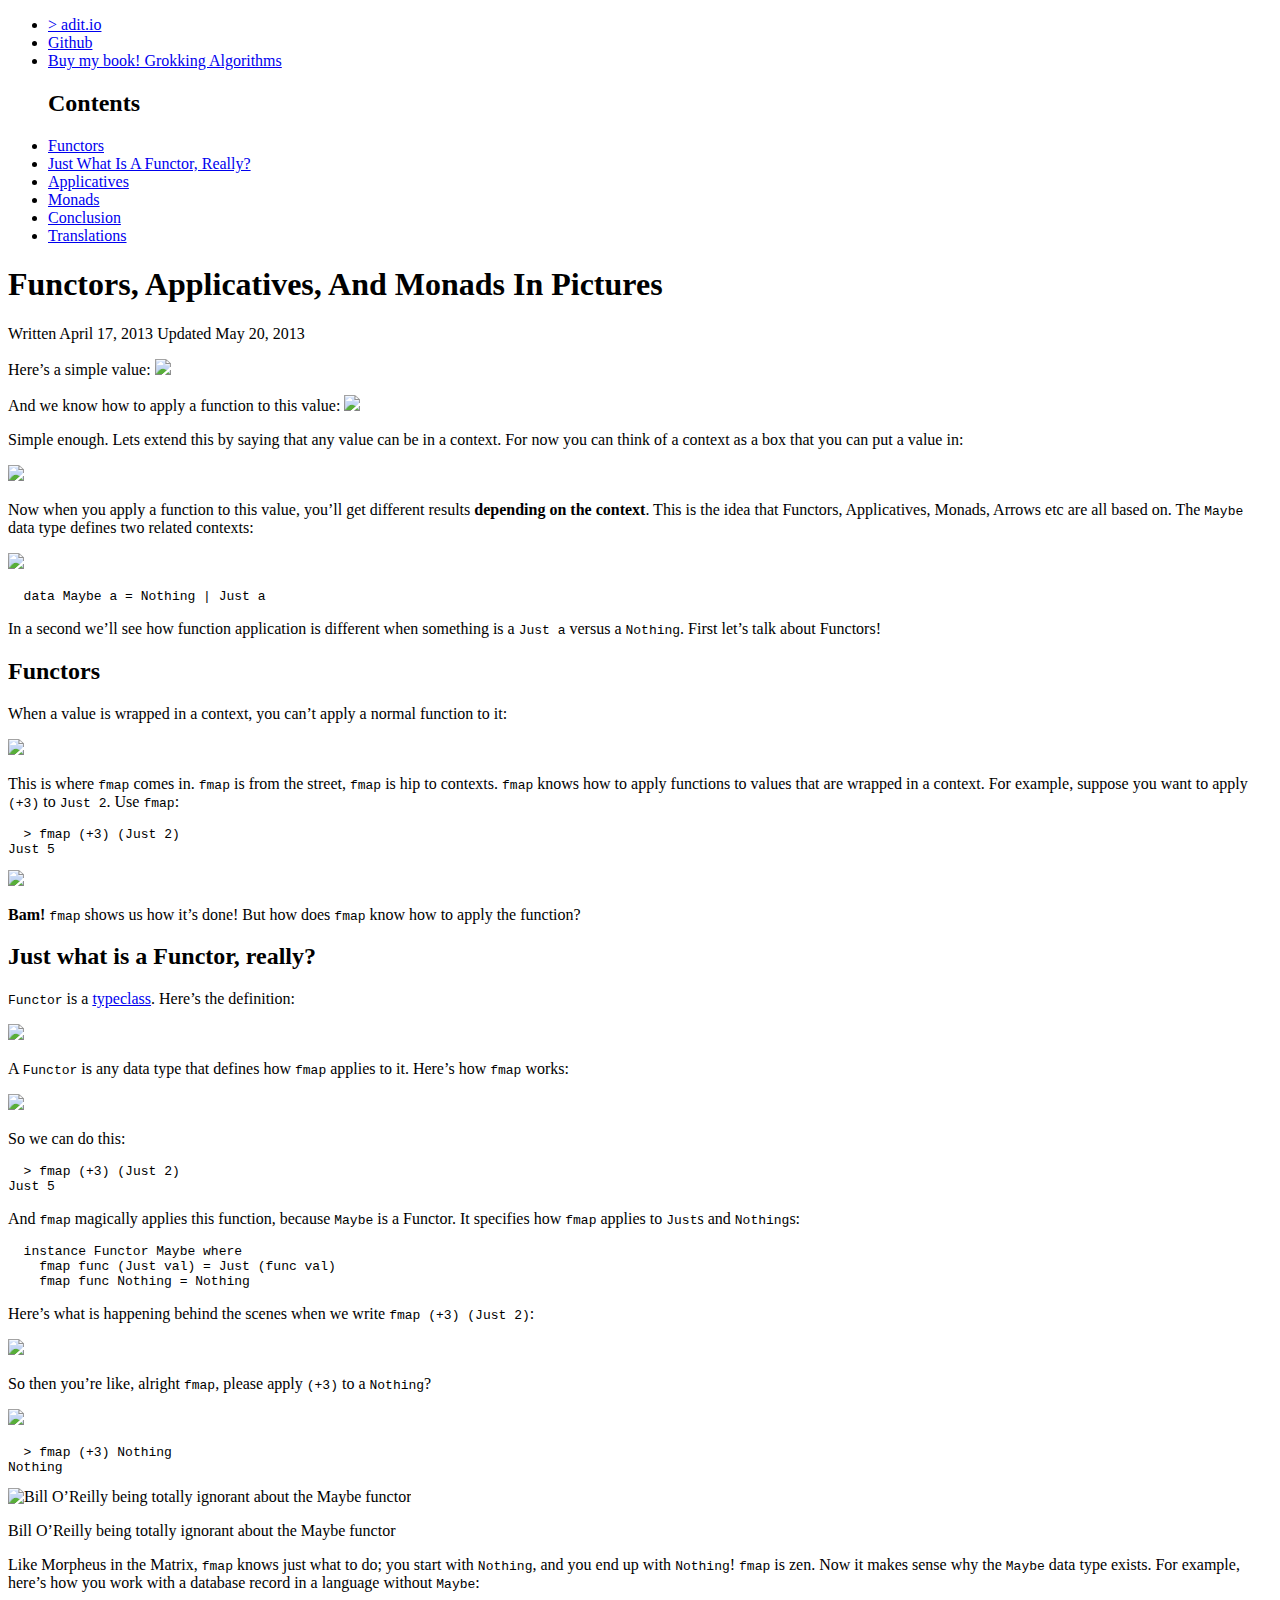
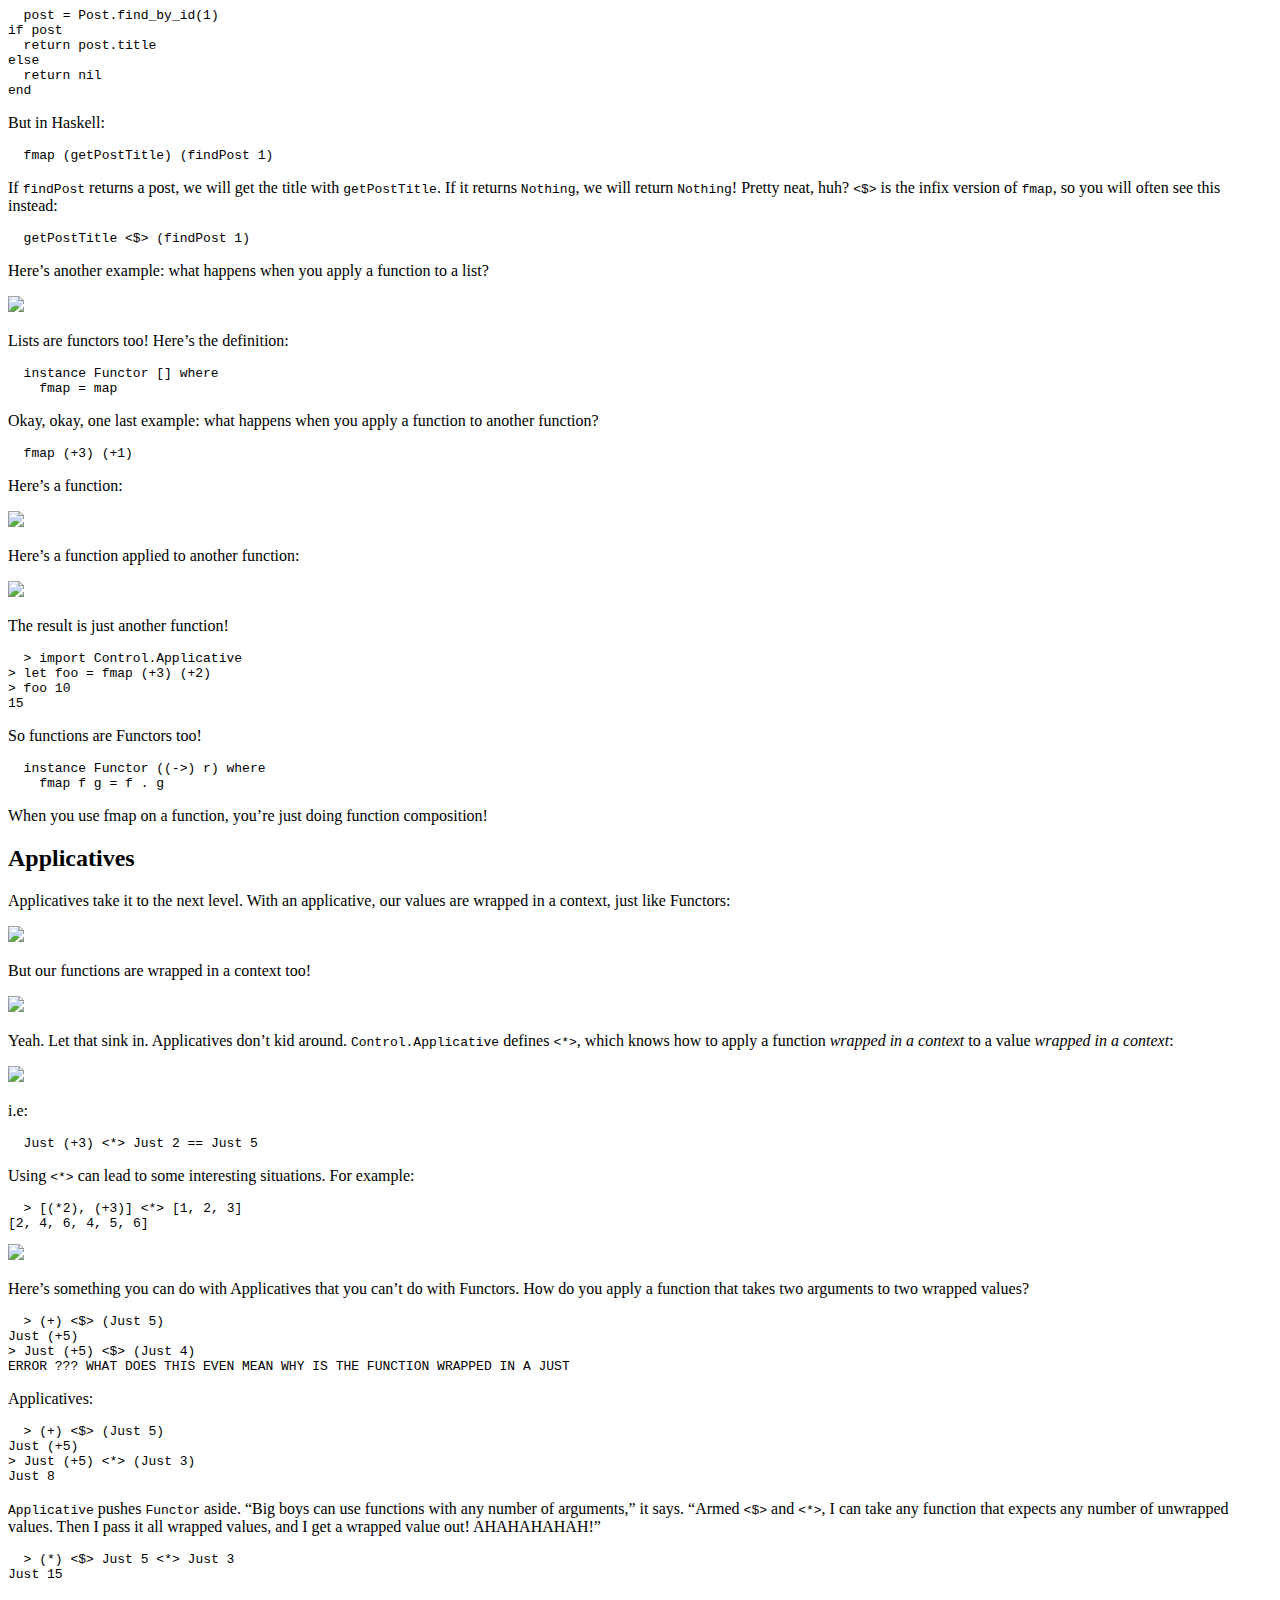
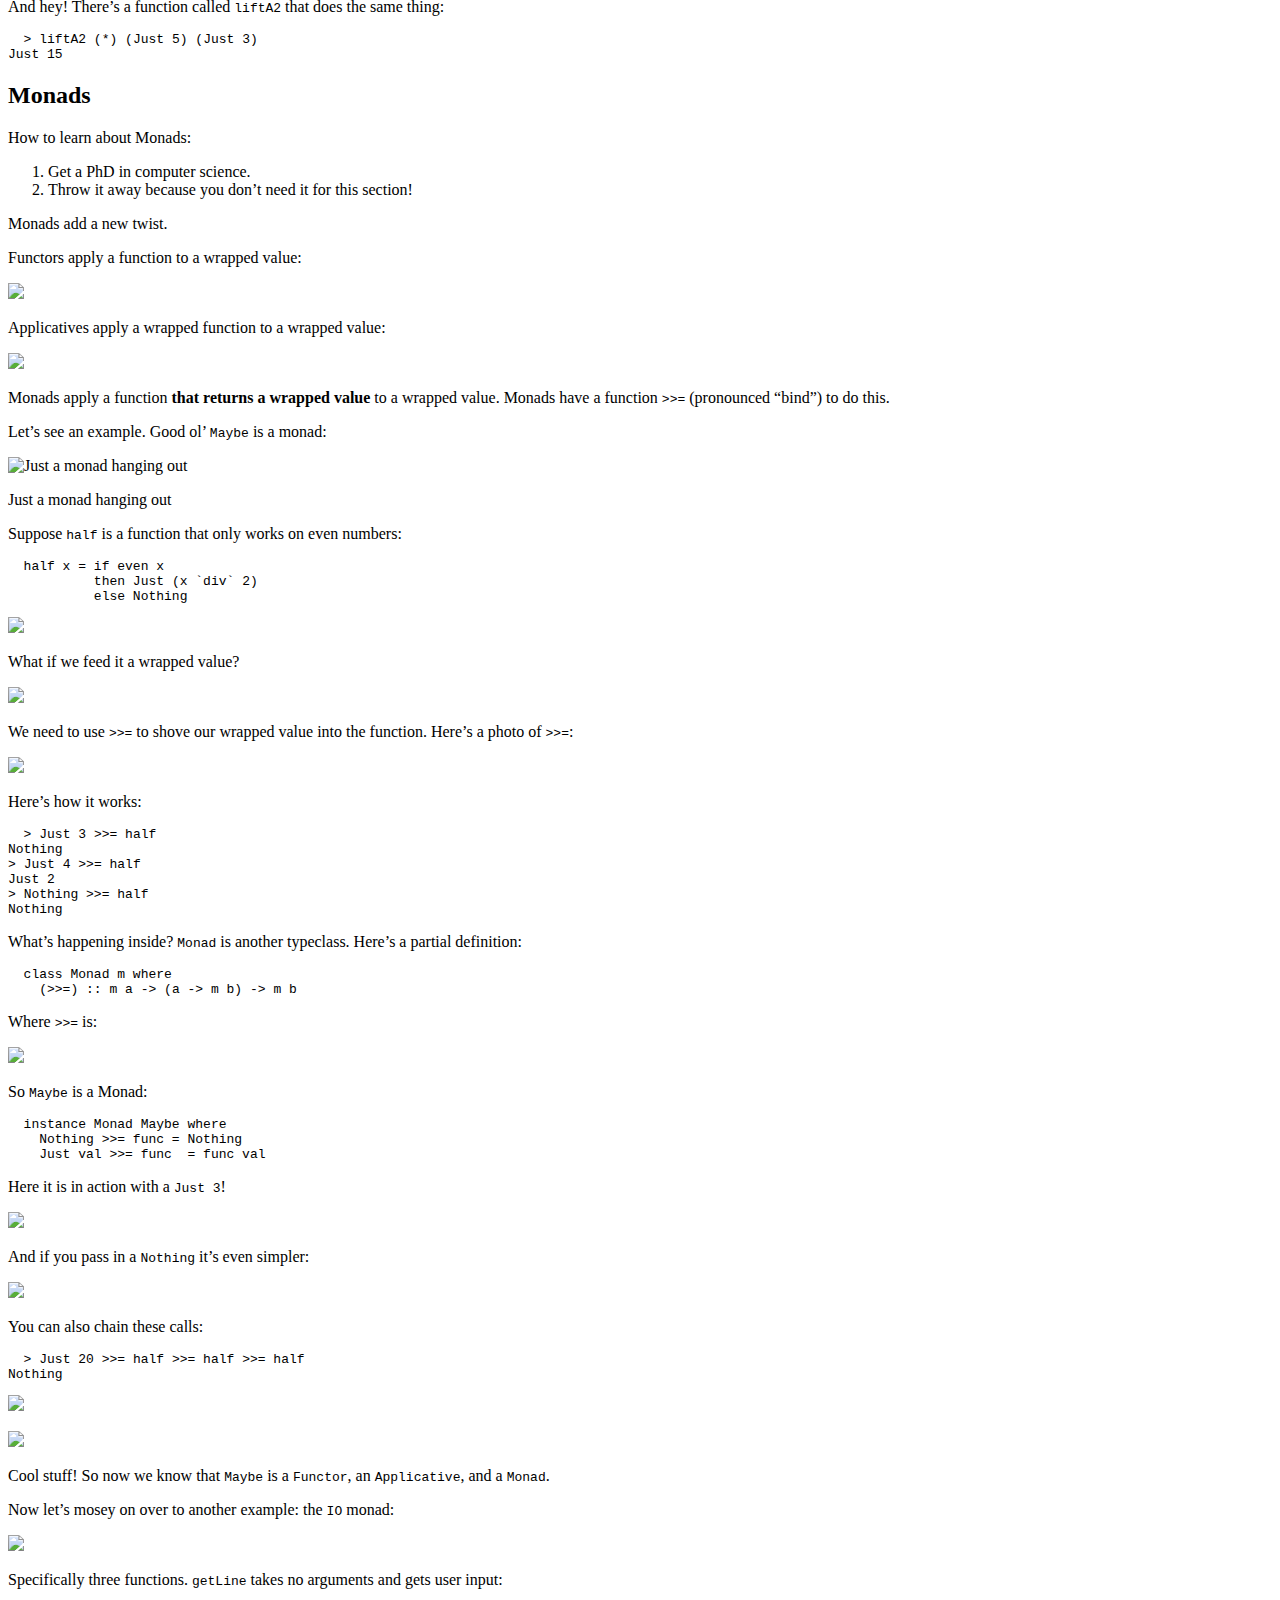
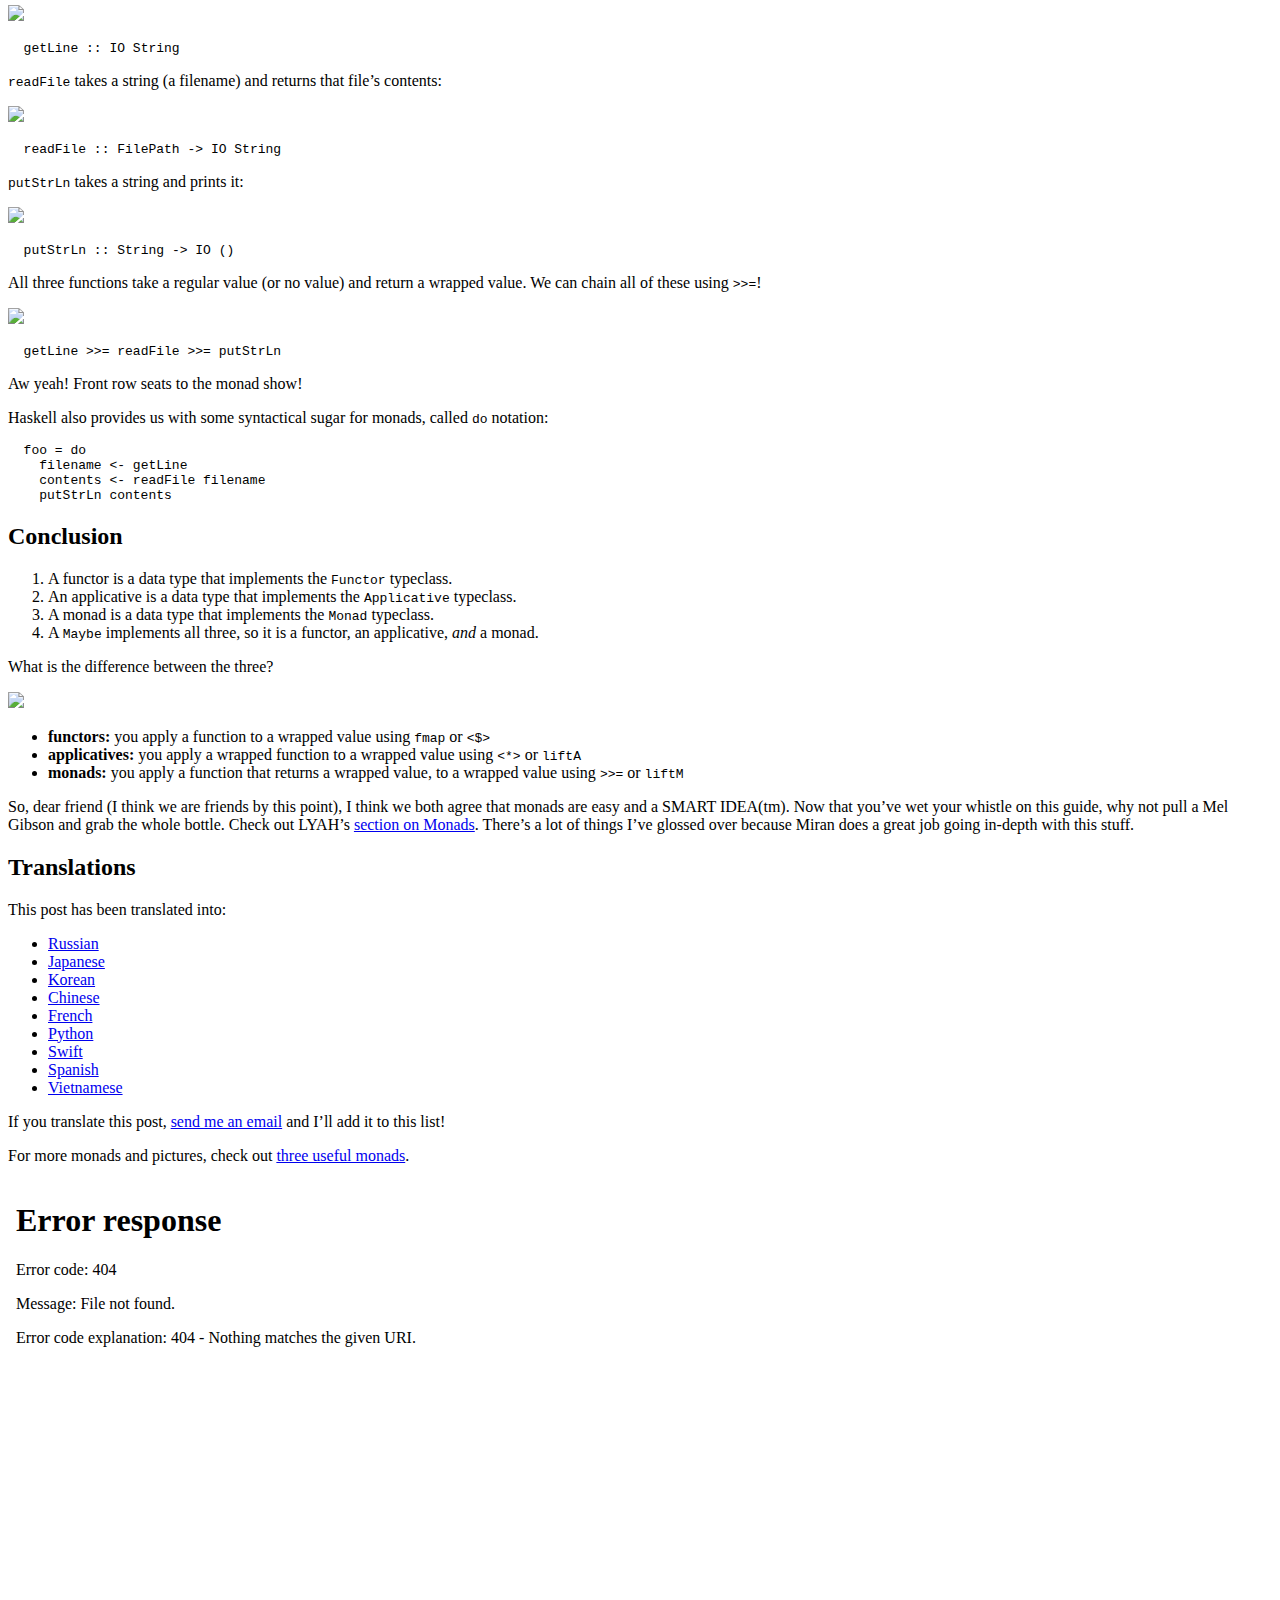
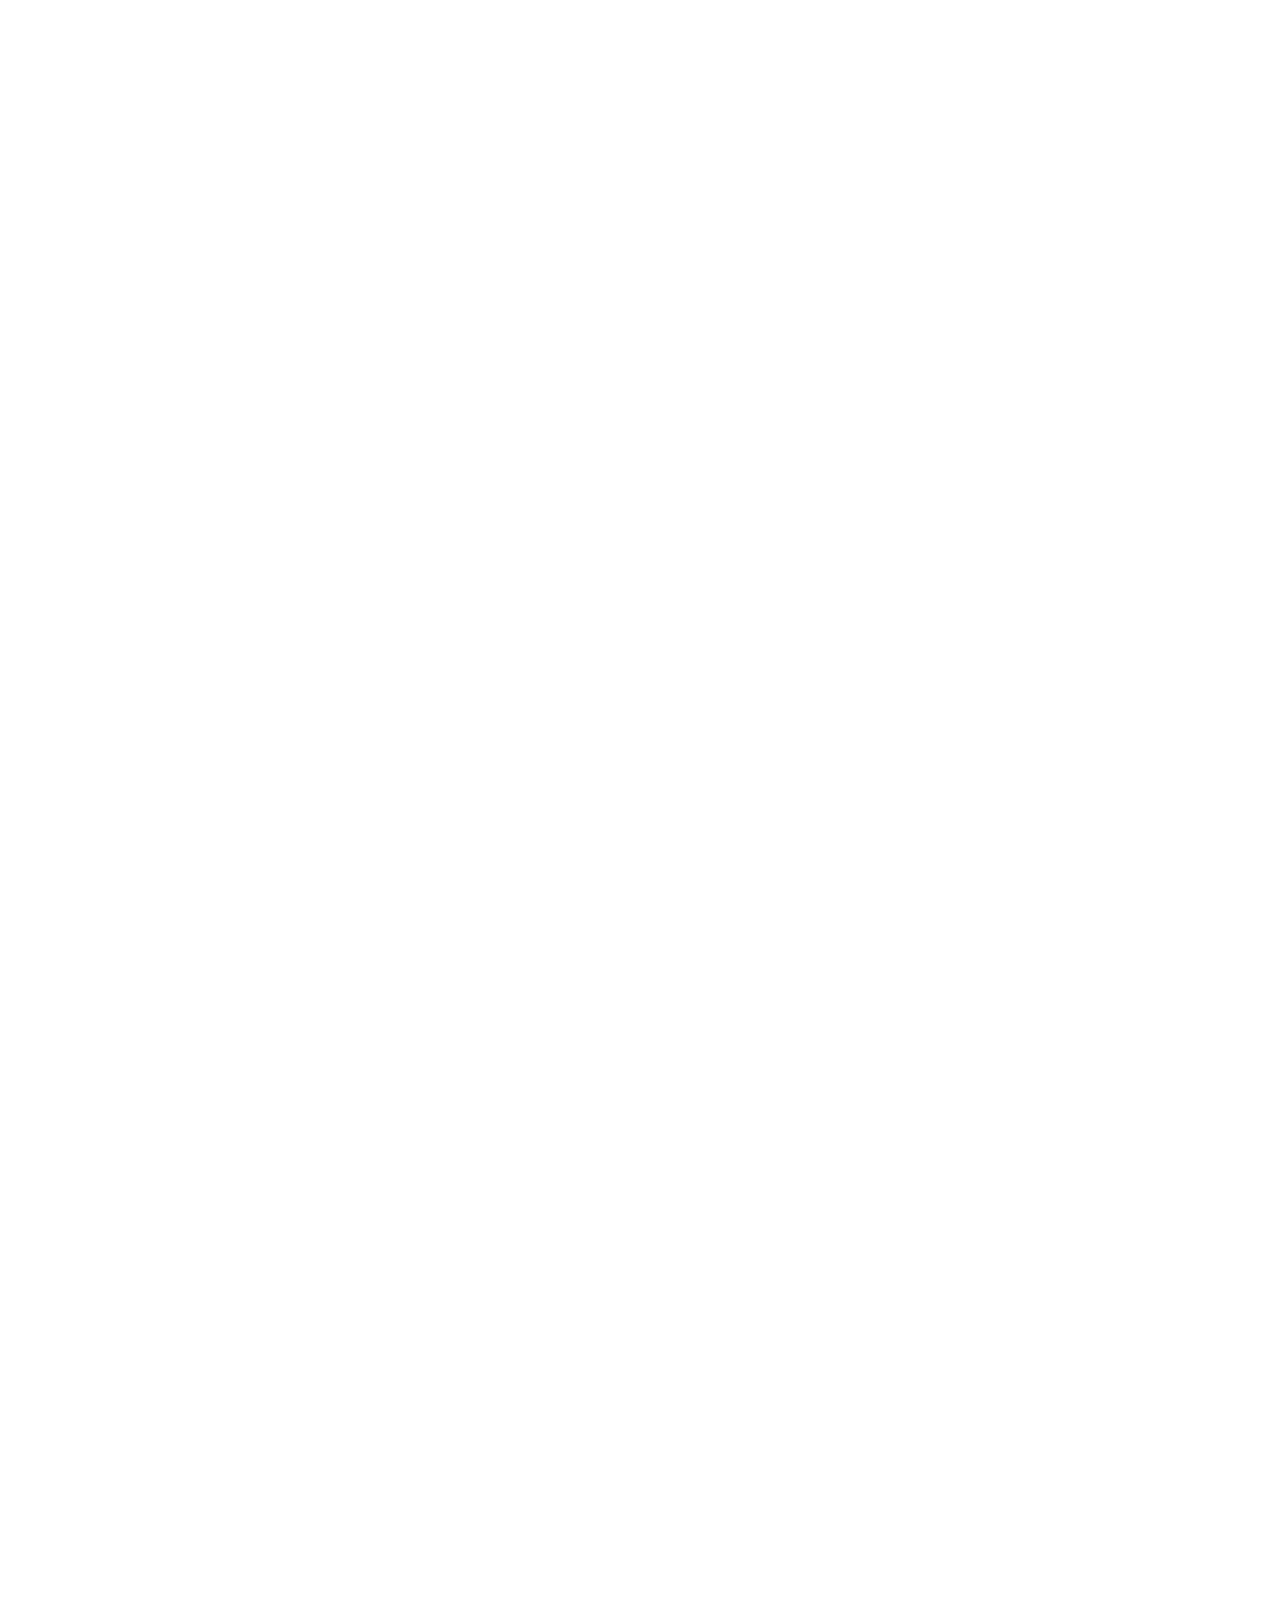
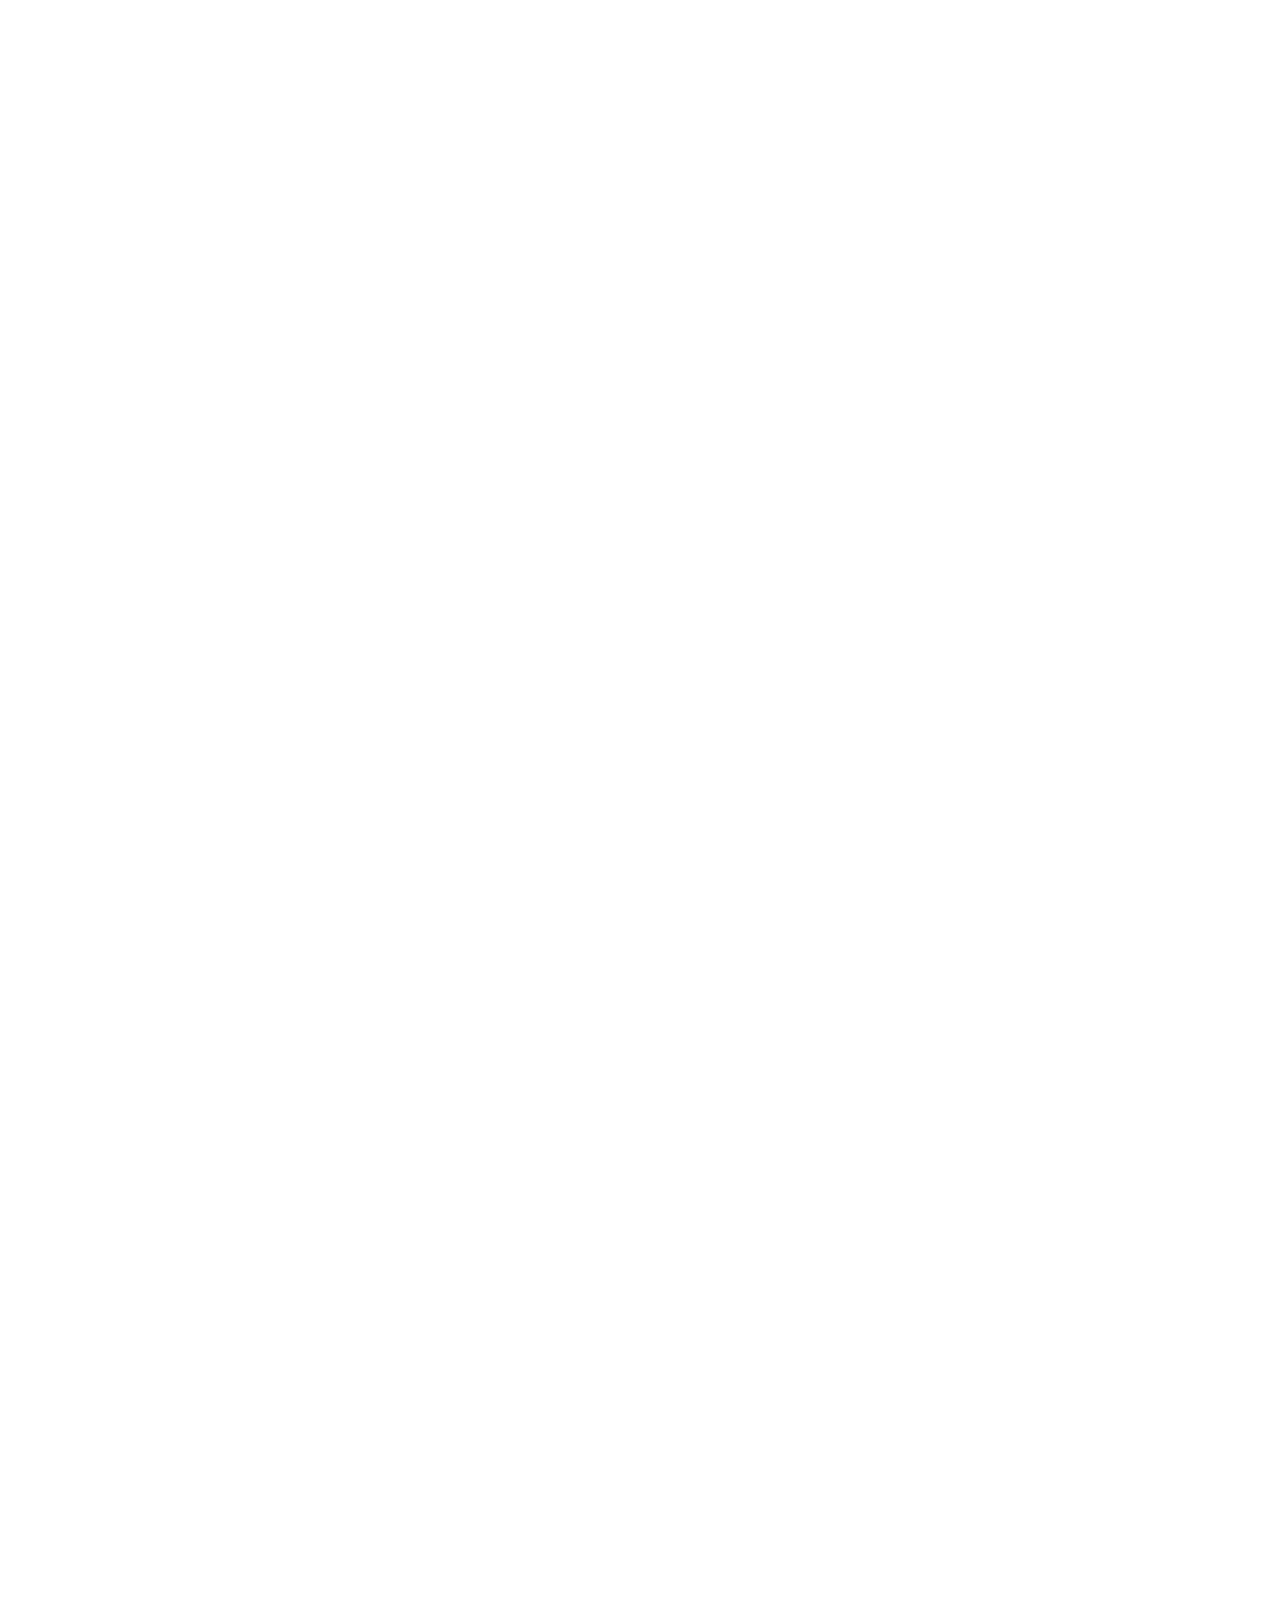
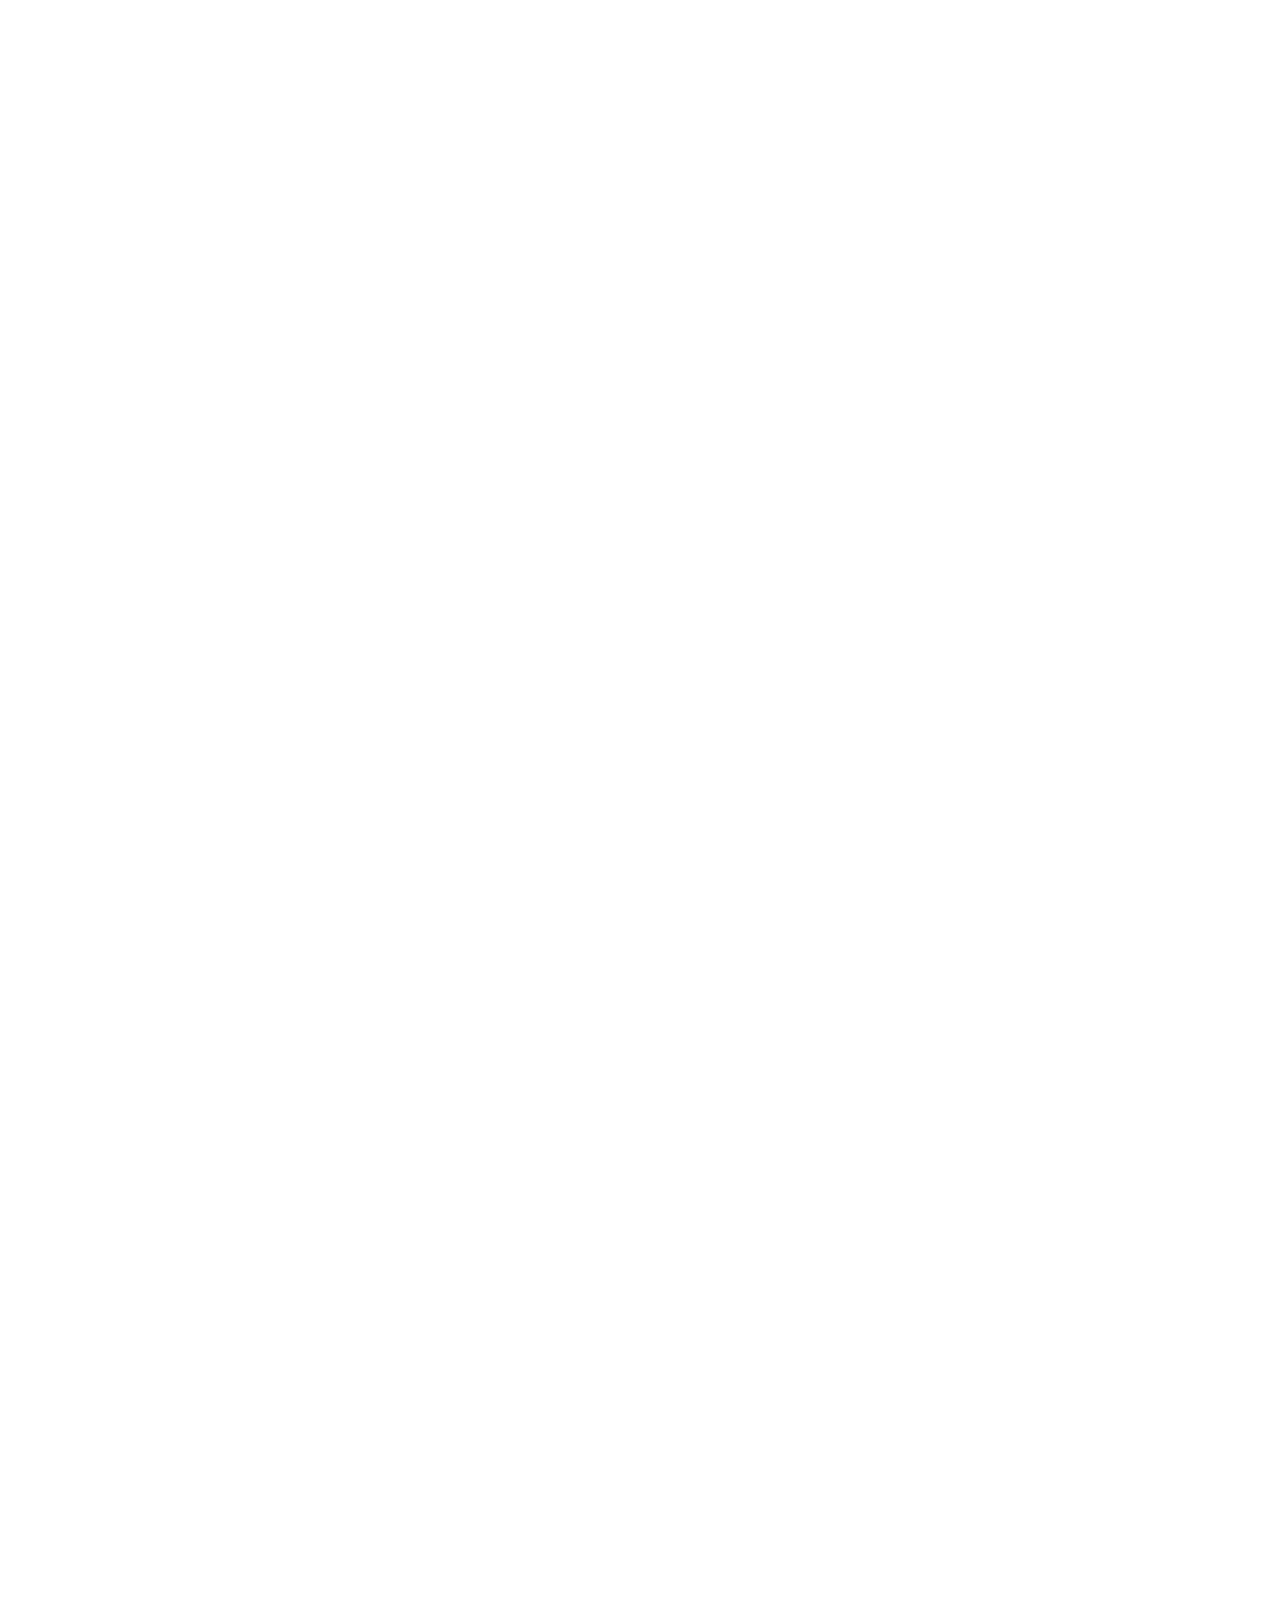
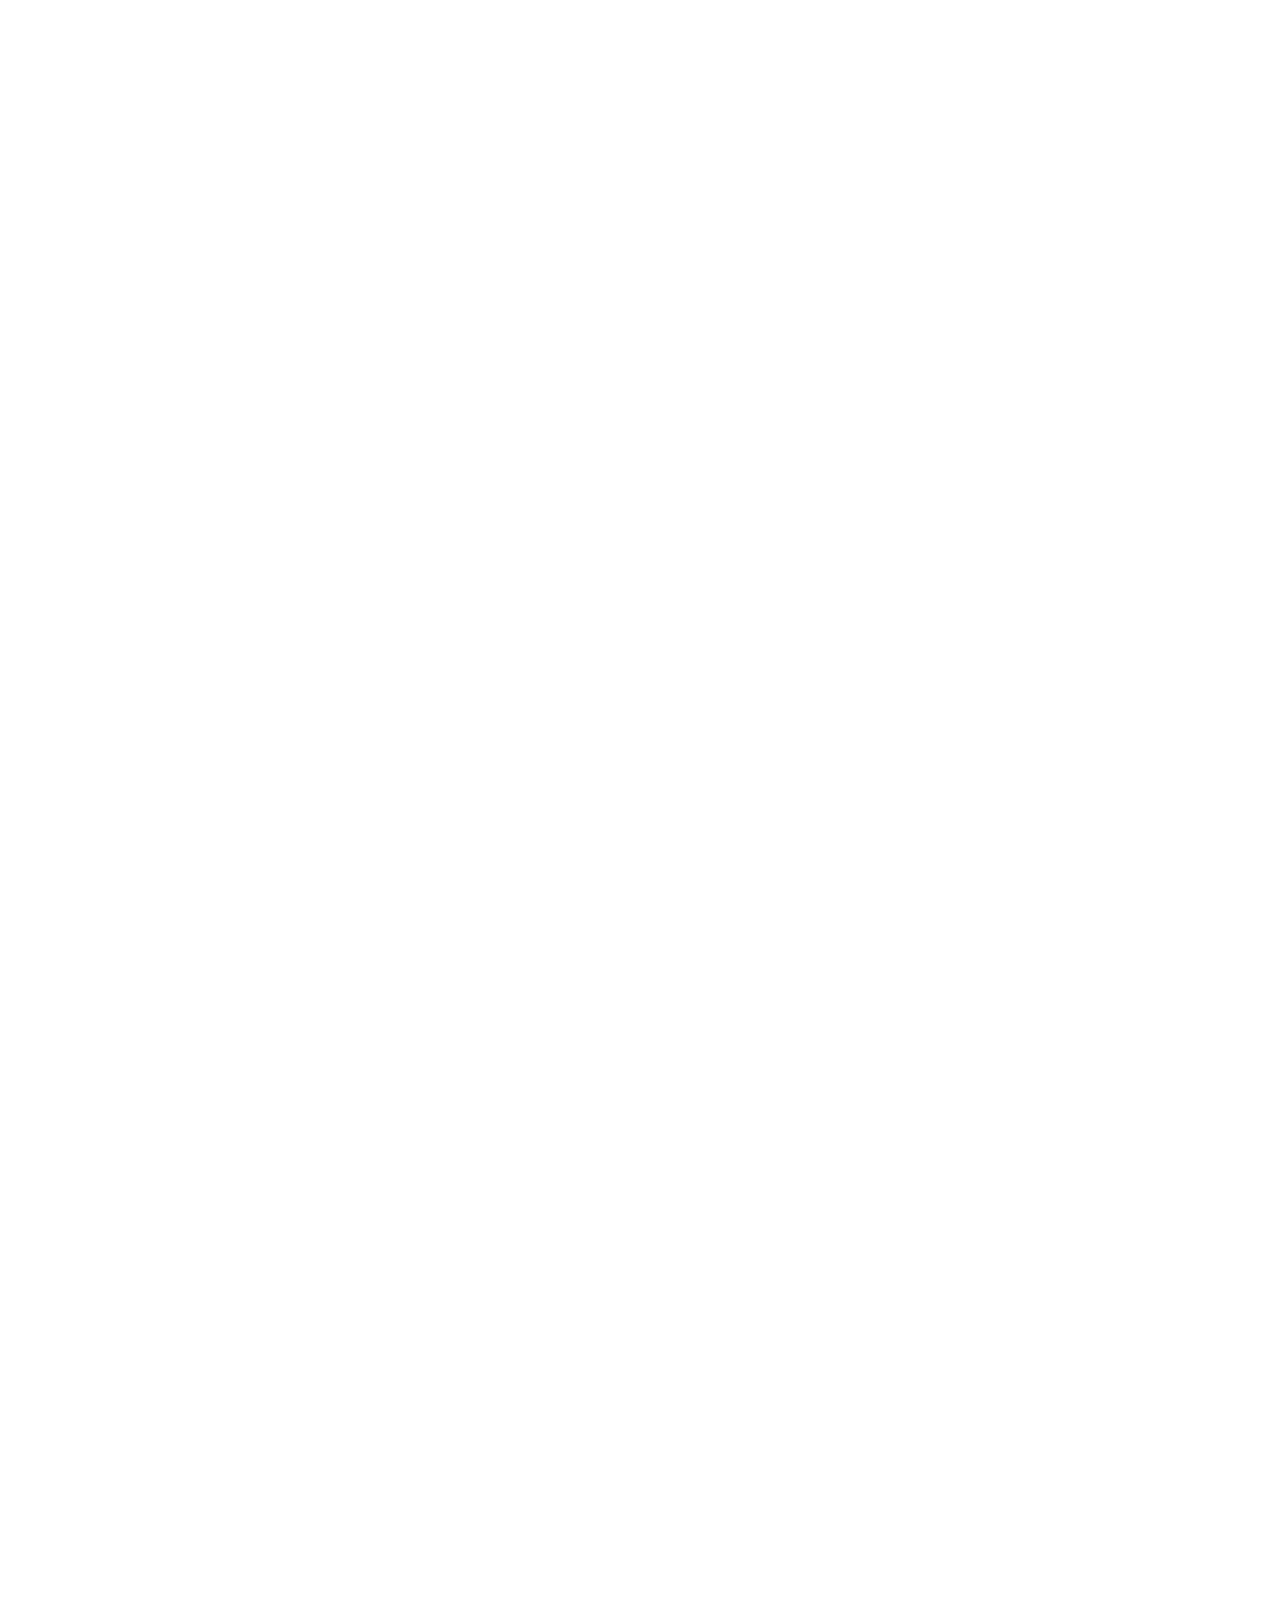
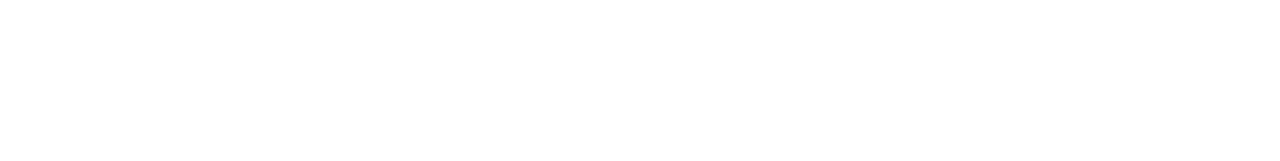
==== functors-applicatives-monads-in-pictures.html @ 4fbbe2a0 "Initial commit for translating functors-applicatives-monads-in-pictures" ====
<!DOCTYPE html>
<!-- saved from url=(0083)http://adit.io/posts/2013-04-17-functors,_applicatives,_and_monads_in_pictures.html -->
<html itemscope="" itemtype="http://schema.org/Blog"><head><meta http-equiv="Content-Type" content="text/html; charset=UTF-8">
    <title>Functors, Applicatives, And Monads In Pictures - adit.io</title>
    
    <meta name="viewport" content="width=320">
    <meta itemprop="name" content="adit.io">
    <meta itemprop="description" content="Aditya Bhargava&#39;s personal blog.">
    <meta name="description" content="Aditya Bhargava&#39;s personal blog.">
    <link href="./Functors, Applicatives, And Monads In Pictures - adit.io_files/css" rel="stylesheet">
    <link rel="stylesheet" href="./Functors, Applicatives, And Monads In Pictures - adit.io_files/reset.css">
    <link rel="stylesheet" href="./Functors, Applicatives, And Monads In Pictures - adit.io_files/disqus.css">
    <link rel="stylesheet" href="./Functors, Applicatives, And Monads In Pictures - adit.io_files/prettify.css">
    <link rel="stylesheet" href="./Functors, Applicatives, And Monads In Pictures - adit.io_files/style.css">
    <link rel="stylesheet" href="./Functors, Applicatives, And Monads In Pictures - adit.io_files/bootstrap.css">
	<script type="text/javascript" async="" src="./Functors, Applicatives, And Monads In Pictures - adit.io_files/ga.js"></script><script type="text/javascript" async="" src="./Functors, Applicatives, And Monads In Pictures - adit.io_files/embed.js"></script></head>
  <body onload="prettyPrint()">
    <ul id="menu">
      <li><a href="http://adit.io/index.html">&gt; adit.io</a></li>
      <li><a href="http://git.io/egon">Github</a></li>
      <li class="highlight"><a href="http://manning.com/bhargava">Buy my book! Grokking Algorithms</a></li>
    </ul>
    <div id="container" class="container">
      <div class="row">
        <div id="content" class="span12">

<ul id="sections">
<h2>Contents</h2>
<li><a href="http://adit.io/posts/2013-04-17-functors,_applicatives,_and_monads_in_pictures.html#functors">Functors</a></li>
<li><a href="http://adit.io/posts/2013-04-17-functors,_applicatives,_and_monads_in_pictures.html#just-what-is-a-functor-really">Just What Is A Functor, Really?</a></li>
<li><a href="http://adit.io/posts/2013-04-17-functors,_applicatives,_and_monads_in_pictures.html#applicatives">Applicatives</a></li>
<li><a href="http://adit.io/posts/2013-04-17-functors,_applicatives,_and_monads_in_pictures.html#monads">Monads</a></li>
<li><a href="http://adit.io/posts/2013-04-17-functors,_applicatives,_and_monads_in_pictures.html#conclusion">Conclusion</a></li>
<li><a href="http://adit.io/posts/2013-04-17-functors,_applicatives,_and_monads_in_pictures.html#translations">Translations</a></li>

</ul>

          <h1>Functors, Applicatives, And Monads In Pictures</h1>
<time>Written April 17, 2013</time> <time class="second">Updated May 20, 2013</time>

<p>Here’s a simple value: <img src="./Functors, Applicatives, And Monads In Pictures - adit.io_files/value.png"></p>
<p>And we know how to apply a function to this value: <img src="./Functors, Applicatives, And Monads In Pictures - adit.io_files/value_apply.png"></p>
<p>Simple enough. Lets extend this by saying that any value can be in a context. For now you can think of a context as a box that you can put a value in:</p>
<div class="figure">
  <img src="./Functors, Applicatives, And Monads In Pictures - adit.io_files/value_and_context.png">
  <p class="caption"></p>
</div>
<p>Now when you apply a function to this value, you’ll get different results <strong>depending on the context</strong>. This is the idea that Functors, Applicatives, Monads, Arrows etc are all based on. The <code class="lang-rb"><span class="typ">Maybe</span></code> data type defines two related contexts:</p>
<div class="figure">
  <img src="./Functors, Applicatives, And Monads In Pictures - adit.io_files/context.png">
  <p class="caption"></p>
</div>
<pre class="lang-rb"><span class="pln">  </span><code class="lang-rb"><span class="pln"><span class="pln">data </span></span><span class="typ"><span class="typ">Maybe</span></span><span class="pln"><span class="pln"> a </span></span><span class="pun"><span class="pun">=</span></span><span class="pln"><span class="pln"> </span></span><span class="typ"><span class="typ">Nothing</span></span><span class="pln"><span class="pln"> </span></span><span class="pun"><span class="pun">|</span></span><span class="pln"><span class="pln"> </span></span><span class="typ"><span class="typ">Just</span></span><span class="pln"><span class="pln"> a</span></span></code>
</pre>
<p>In a second we’ll see how function application is different when something is a <code class="lang-rb"><span class="typ">Just</span><span class="pln"> a</span></code> versus a <code class="lang-rb"><span class="typ">Nothing</span></code>. First let’s talk about Functors!</p>
<h2 id="functors">Functors</h2>
<p>When a value is wrapped in a context, you can’t apply a normal function to it:</p>
<div class="figure">
  <img src="./Functors, Applicatives, And Monads In Pictures - adit.io_files/no_fmap_ouch.png">
  <p class="caption"></p>
</div>
<p>This is where <code class="lang-rb"><span class="pln">fmap</span></code> comes in. <code class="lang-rb"><span class="pln">fmap</span></code> is from the street, <code class="lang-rb"><span class="pln">fmap</span></code> is hip to contexts. <code class="lang-rb"><span class="pln">fmap</span></code> knows how to apply functions to values that are wrapped in a context. For example, suppose you want to apply <code class="lang-rb"><span class="pun">(+</span><span class="lit">3</span><span class="pun">)</span></code> to <code class="lang-rb"><span class="typ">Just</span><span class="pln"> </span><span class="lit">2</span></code>. Use <code class="lang-rb"><span class="pln">fmap</span></code>:</p>
<pre class="lang-rb"><span class="pln">  </span><code class="lang-rb"><span class="pun"><span class="pun">&gt;</span></span><span class="pln"><span class="pln"> fmap </span></span><span class="pun"><span class="pun">(+</span></span><span class="lit"><span class="lit">3</span></span><span class="pun"><span class="pun">)</span></span><span class="pln"><span class="pln"> </span></span><span class="pun"><span class="pun">(</span></span><span class="typ"><span class="typ">Just</span></span><span class="pln"><span class="pln"> </span></span><span class="lit"><span class="lit">2</span></span><span class="pun"><span class="pun">)</span></span><span class="pln"><span class="pln">
</span></span><span class="typ"><span class="typ">Just</span></span><span class="pln"><span class="pln"> </span></span><span class="lit"><span class="lit">5</span></span></code>
</pre>
<div class="figure">
  <img src="./Functors, Applicatives, And Monads In Pictures - adit.io_files/fmap_apply.png">
  <p class="caption"></p>
</div>
<p>
  <strong>Bam!</strong>
  <code class="lang-rb"><span class="pln">fmap</span></code> shows us how it’s done! But how does <code class="lang-rb"><span class="pln">fmap</span></code> know how to apply the function?</p>
<h2 id="just-what-is-a-functor-really">Just what is a Functor, really?</h2>
<p>
  <code class="lang-rb"><span class="typ">Functor</span></code> is a <a href="http://learnyouahaskell.com/types-and-typeclasses#typeclasses-101">typeclass</a>. Here’s the definition:</p>
<div class="figure">
  <img src="./Functors, Applicatives, And Monads In Pictures - adit.io_files/functor_def.png">
  <p class="caption"></p>
</div>
<p>A <code class="lang-rb"><span class="typ">Functor</span></code> is any data type that defines how <code class="lang-rb"><span class="pln">fmap</span></code> applies to it. Here’s how <code class="lang-rb"><span class="pln">fmap</span></code> works:</p>
<div class="figure">
  <img src="./Functors, Applicatives, And Monads In Pictures - adit.io_files/fmap_def.png">
  <p class="caption"></p>
</div>
<p>So we can do this:</p>
<pre class="lang-rb"><span class="pln">  </span><code class="lang-rb"><span class="pun"><span class="pun">&gt;</span></span><span class="pln"><span class="pln"> fmap </span></span><span class="pun"><span class="pun">(+</span></span><span class="lit"><span class="lit">3</span></span><span class="pun"><span class="pun">)</span></span><span class="pln"><span class="pln"> </span></span><span class="pun"><span class="pun">(</span></span><span class="typ"><span class="typ">Just</span></span><span class="pln"><span class="pln"> </span></span><span class="lit"><span class="lit">2</span></span><span class="pun"><span class="pun">)</span></span><span class="pln"><span class="pln">
</span></span><span class="typ"><span class="typ">Just</span></span><span class="pln"><span class="pln"> </span></span><span class="lit"><span class="lit">5</span></span></code>
</pre>
<p>And <code class="lang-rb"><span class="pln">fmap</span></code> magically applies this function, because <code class="lang-rb"><span class="typ">Maybe</span></code> is a Functor. It specifies how <code class="lang-rb"><span class="pln">fmap</span></code> applies to <code class="lang-rb"><span class="typ">Just</span></code>s and <code class="lang-rb"><span class="typ">Nothing</span></code>s:</p>
<pre class="lang-rb"><span class="pln">  </span><code class="lang-rb"><span class="pln"><span class="pln">instance </span></span><span class="typ"><span class="typ">Functor</span></span><span class="pln"><span class="pln"> </span></span><span class="typ"><span class="typ">Maybe</span></span><span class="pln"><span class="pln"> where
    fmap func </span></span><span class="pun"><span class="pun">(</span></span><span class="typ"><span class="typ">Just</span></span><span class="pln"><span class="pln"> val</span></span><span class="pun"><span class="pun">)</span></span><span class="pln"><span class="pln"> </span></span><span class="pun"><span class="pun">=</span></span><span class="pln"><span class="pln"> </span></span><span class="typ"><span class="typ">Just</span></span><span class="pln"><span class="pln"> </span></span><span class="pun"><span class="pun">(</span></span><span class="pln"><span class="pln">func val</span></span><span class="pun"><span class="pun">)</span></span><span class="pln"><span class="pln">
    fmap func </span></span><span class="typ"><span class="typ">Nothing</span></span><span class="pln"><span class="pln"> </span></span><span class="pun"><span class="pun">=</span></span><span class="pln"><span class="pln"> </span></span><span class="typ"><span class="typ">Nothing</span></span></code>
</pre>
<p>Here’s what is happening behind the scenes when we write <code class="lang-rb"><span class="pln">fmap </span><span class="pun">(+</span><span class="lit">3</span><span class="pun">)</span><span class="pln"> </span><span class="pun">(</span><span class="typ">Just</span><span class="pln"> </span><span class="lit">2</span><span class="pun">)</span></code>:</p>
<div class="figure">
  <img src="./Functors, Applicatives, And Monads In Pictures - adit.io_files/fmap_just.png">
  <p class="caption"></p>
</div>
<p>So then you’re like, alright <code class="lang-rb"><span class="pln">fmap</span></code>, please apply <code class="lang-rb"><span class="pun">(+</span><span class="lit">3</span><span class="pun">)</span></code> to a <code class="lang-rb"><span class="typ">Nothing</span></code>?</p>
<div class="figure">
  <img src="./Functors, Applicatives, And Monads In Pictures - adit.io_files/fmap_nothing.png">
  <p class="caption"></p>
</div>
<pre class="lang-rb"><span class="pln">  </span><code class="lang-rb"><span class="pun"><span class="pun">&gt;</span></span><span class="pln"><span class="pln"> fmap </span></span><span class="pun"><span class="pun">(+</span></span><span class="lit"><span class="lit">3</span></span><span class="pun"><span class="pun">)</span></span><span class="pln"><span class="pln"> </span></span><span class="typ"><span class="typ">Nothing</span></span><span class="pln"><span class="pln">
</span></span><span class="typ"><span class="typ">Nothing</span></span></code>
</pre>
<div class="figure">
  <img src="./Functors, Applicatives, And Monads In Pictures - adit.io_files/bill.png" alt="Bill O’Reilly being totally ignorant about the Maybe functor">
  <p class="caption">Bill O’Reilly being totally ignorant about the Maybe functor</p>
</div>
<p>Like Morpheus in the Matrix, <code class="lang-rb"><span class="pln">fmap</span></code> knows just what to do; you start with <code class="lang-rb"><span class="typ">Nothing</span></code>, and you end up with <code class="lang-rb"><span class="typ">Nothing</span></code>! <code class="lang-rb"><span class="pln">fmap</span></code> is zen. Now it makes sense why the <code class="lang-rb"><span class="typ">Maybe</span></code> data type exists. For example, here’s how you work with a database record in a language without <code class="lang-rb"><span class="typ">Maybe</span></code>:</p>
<pre class="lang-rb"><span class="pln">  </span><code class="lang-rb"><span class="pln"><span class="pln">post </span></span><span class="pun"><span class="pun">=</span></span><span class="pln"><span class="pln"> </span></span><span class="typ"><span class="typ">Post</span></span><span class="pun"><span class="pun">.</span></span><span class="pln"><span class="pln">find_by_id</span></span><span class="pun"><span class="pun">(</span></span><span class="lit"><span class="lit">1</span></span><span class="pun"><span class="pun">)</span></span><span class="pln"><span class="pln">
</span></span><span class="kwd"><span class="kwd">if</span></span><span class="pln"><span class="pln"> post
  </span></span><span class="kwd"><span class="kwd">return</span></span><span class="pln"><span class="pln"> post</span></span><span class="pun"><span class="pun">.</span></span><span class="pln"><span class="pln">title
</span></span><span class="kwd"><span class="kwd">else</span></span><span class="pln"><span class="pln">
  </span></span><span class="kwd"><span class="kwd">return</span></span><span class="pln"><span class="pln"> </span></span><span class="kwd"><span class="kwd">nil</span></span><span class="pln"><span class="pln">
</span></span><span class="kwd"><span class="kwd">end</span></span></code>
</pre>
<p>But in Haskell:</p>
<pre class="lang-rb"><span class="pln">  </span><code class="lang-rb"><span class="pln"><span class="pln">fmap </span></span><span class="pun"><span class="pun">(</span></span><span class="pln"><span class="pln">getPostTitle</span></span><span class="pun"><span class="pun">)</span></span><span class="pln"><span class="pln"> </span></span><span class="pun"><span class="pun">(</span></span><span class="pln"><span class="pln">findPost </span></span><span class="lit"><span class="lit">1</span></span><span class="pun"><span class="pun">)</span></span></code>
</pre>
<p>If <code class="lang-rb"><span class="pln">findPost</span></code> returns a post, we will get the title with <code class="lang-rb"><span class="pln">getPostTitle</span></code>. If it returns <code class="lang-rb"><span class="typ">Nothing</span></code>, we will return <code class="lang-rb"><span class="typ">Nothing</span></code>! Pretty neat, huh? <code class="lang-rb"><span class="pun">&lt;</span><span class="pln">$</span><span class="pun">&gt;</span></code> is the infix version of <code class="lang-rb"><span class="pln">fmap</span></code>, so you will often see this instead:</p>
<pre class="lang-rb"><span class="pln">  </span><code class="lang-rb"><span class="pln"><span class="pln">getPostTitle </span></span><span class="pun"><span class="pun">&lt;</span></span><span class="pln"><span class="pln">$</span></span><span class="pun"><span class="pun">&gt;</span></span><span class="pln"><span class="pln"> </span></span><span class="pun"><span class="pun">(</span></span><span class="pln"><span class="pln">findPost </span></span><span class="lit"><span class="lit">1</span></span><span class="pun"><span class="pun">)</span></span></code>
</pre>
<p>Here’s another example: what happens when you apply a function to a list?</p>
<div class="figure">
  <img src="./Functors, Applicatives, And Monads In Pictures - adit.io_files/fmap_list.png">
  <p class="caption"></p>
</div>
<p>Lists are functors too! Here’s the definition:</p>
<pre class="lang-rb"><span class="pln">  </span><code class="lang-rb"><span class="pln"><span class="pln">instance </span></span><span class="typ"><span class="typ">Functor</span></span><span class="pln"><span class="pln"> </span></span><span class="pun"><span class="pun">[]</span></span><span class="pln"><span class="pln"> where
    fmap </span></span><span class="pun"><span class="pun">=</span></span><span class="pln"><span class="pln"> map</span></span></code>
</pre>
<p>Okay, okay, one last example: what happens when you apply a function to another function?</p>
<pre class="lang-rb"><span class="pln">  </span><code class="lang-rb"><span class="pln"><span class="pln">fmap </span></span><span class="pun"><span class="pun">(+</span></span><span class="lit"><span class="lit">3</span></span><span class="pun"><span class="pun">)</span></span><span class="pln"><span class="pln"> </span></span><span class="pun"><span class="pun">(+</span></span><span class="lit"><span class="lit">1</span></span><span class="pun"><span class="pun">)</span></span></code>
</pre>
<p>Here’s a function:</p>
<div class="figure">
  <img src="./Functors, Applicatives, And Monads In Pictures - adit.io_files/function_with_value.png">
  <p class="caption"></p>
</div>
<p>Here’s a function applied to another function:</p>
<div class="figure">
  <img src="./Functors, Applicatives, And Monads In Pictures - adit.io_files/fmap_function.png">
  <p class="caption"></p>
</div>
<p>The result is just another function!</p>
<pre class="lang-rb"><span class="pln">  </span><code class="lang-rb"><span class="pun"><span class="pun">&gt;</span></span><span class="pln"><span class="pln"> import </span></span><span class="typ"><span class="typ">Control</span></span><span class="pun"><span class="pun">.</span></span><span class="typ"><span class="typ">Applicative</span></span><span class="pln"><span class="pln">
</span></span><span class="pun"><span class="pun">&gt;</span></span><span class="pln"><span class="pln"> let foo </span></span><span class="pun"><span class="pun">=</span></span><span class="pln"><span class="pln"> fmap </span></span><span class="pun"><span class="pun">(+</span></span><span class="lit"><span class="lit">3</span></span><span class="pun"><span class="pun">)</span></span><span class="pln"><span class="pln"> </span></span><span class="pun"><span class="pun">(+</span></span><span class="lit"><span class="lit">2</span></span><span class="pun"><span class="pun">)</span></span><span class="pln"><span class="pln">
</span></span><span class="pun"><span class="pun">&gt;</span></span><span class="pln"><span class="pln"> foo </span></span><span class="lit"><span class="lit">10</span></span><span class="pln"><span class="pln">
</span></span><span class="lit"><span class="lit">15</span></span></code>
</pre>
<p>So functions are Functors too!</p>
<pre class="lang-rb"><span class="pln">  </span><code class="lang-rb"><span class="pln"><span class="pln">instance </span></span><span class="typ"><span class="typ">Functor</span></span><span class="pln"><span class="pln"> </span></span><span class="pun"><span class="pun">((-&gt;)</span></span><span class="pln"><span class="pln"> r</span></span><span class="pun"><span class="pun">)</span></span><span class="pln"><span class="pln"> where
    fmap f g </span></span><span class="pun"><span class="pun">=</span></span><span class="pln"><span class="pln"> f </span></span><span class="pun"><span class="pun">.</span></span><span class="pln"><span class="pln"> g</span></span></code>
</pre>
<p>When you use fmap on a function, you’re just doing function composition!</p>
<h2 id="applicatives">Applicatives</h2>
<p>Applicatives take it to the next level. With an applicative, our values are wrapped in a context, just like Functors:</p>
<div class="figure">
  <img src="./Functors, Applicatives, And Monads In Pictures - adit.io_files/value_and_context.png">
  <p class="caption"></p>
</div>
<p>But our functions are wrapped in a context too!</p>
<div class="figure">
  <img src="./Functors, Applicatives, And Monads In Pictures - adit.io_files/function_and_context.png">
  <p class="caption"></p>
</div>
<p>Yeah. Let that sink in. Applicatives don’t kid around. <code class="lang-rb"><span class="typ">Control</span><span class="pun">.</span><span class="typ">Applicative</span></code> defines <code class="lang-rb"><span class="pun">&lt;*&gt;</span></code>, which knows how to apply a function <em>wrapped in a context</em> to a value <em>wrapped in a context</em>:</p>
<div class="figure">
  <img src="./Functors, Applicatives, And Monads In Pictures - adit.io_files/applicative_just.png">
  <p class="caption"></p>
</div>
<p>i.e:</p>
<pre class="lang-rb"><span class="pln">  </span><code class="lang-rb"><span class="typ"><span class="typ">Just</span></span><span class="pln"><span class="pln"> </span></span><span class="pun"><span class="pun">(+</span></span><span class="lit"><span class="lit">3</span></span><span class="pun"><span class="pun">)</span></span><span class="pln"><span class="pln"> </span></span><span class="pun"><span class="pun">&lt;*&gt;</span></span><span class="pln"><span class="pln"> </span></span><span class="typ"><span class="typ">Just</span></span><span class="pln"><span class="pln"> </span></span><span class="lit"><span class="lit">2</span></span><span class="pln"><span class="pln"> </span></span><span class="pun"><span class="pun">==</span></span><span class="pln"><span class="pln"> </span></span><span class="typ"><span class="typ">Just</span></span><span class="pln"><span class="pln"> </span></span><span class="lit"><span class="lit">5</span></span></code>
</pre>
<p>Using <code class="lang-rb"><span class="pun">&lt;*&gt;</span></code> can lead to some interesting situations. For example:</p>
<pre class="lang-rb"><span class="pln">  </span><code class="lang-rb"><span class="pun"><span class="pun">&gt;</span></span><span class="pln"><span class="pln"> </span></span><span class="pun"><span class="pun">[(*</span></span><span class="lit"><span class="lit">2</span></span><span class="pun"><span class="pun">),</span></span><span class="pln"><span class="pln"> </span></span><span class="pun"><span class="pun">(+</span></span><span class="lit"><span class="lit">3</span></span><span class="pun"><span class="pun">)]</span></span><span class="pln"><span class="pln"> </span></span><span class="pun"><span class="pun">&lt;*&gt;</span></span><span class="pln"><span class="pln"> </span></span><span class="pun"><span class="pun">[</span></span><span class="lit"><span class="lit">1</span></span><span class="pun"><span class="pun">,</span></span><span class="pln"><span class="pln"> </span></span><span class="lit"><span class="lit">2</span></span><span class="pun"><span class="pun">,</span></span><span class="pln"><span class="pln"> </span></span><span class="lit"><span class="lit">3</span></span><span class="pun"><span class="pun">]</span></span><span class="pln"><span class="pln">
</span></span><span class="pun"><span class="pun">[</span></span><span class="lit"><span class="lit">2</span></span><span class="pun"><span class="pun">,</span></span><span class="pln"><span class="pln"> </span></span><span class="lit"><span class="lit">4</span></span><span class="pun"><span class="pun">,</span></span><span class="pln"><span class="pln"> </span></span><span class="lit"><span class="lit">6</span></span><span class="pun"><span class="pun">,</span></span><span class="pln"><span class="pln"> </span></span><span class="lit"><span class="lit">4</span></span><span class="pun"><span class="pun">,</span></span><span class="pln"><span class="pln"> </span></span><span class="lit"><span class="lit">5</span></span><span class="pun"><span class="pun">,</span></span><span class="pln"><span class="pln"> </span></span><span class="lit"><span class="lit">6</span></span><span class="pun"><span class="pun">]</span></span></code>
</pre>
<div class="figure">
  <img src="./Functors, Applicatives, And Monads In Pictures - adit.io_files/applicative_list.png">
  <p class="caption"></p>
</div>
<p>Here’s something you can do with Applicatives that you can’t do with Functors. How do you apply a function that takes two arguments to two wrapped values?</p>
<pre class="lang-rb"><span class="pln">  </span><code class="lang-rb"><span class="pun"><span class="pun">&gt;</span></span><span class="pln"><span class="pln"> </span></span><span class="pun"><span class="pun">(+)</span></span><span class="pln"><span class="pln"> </span></span><span class="pun"><span class="pun">&lt;</span></span><span class="pln"><span class="pln">$</span></span><span class="pun"><span class="pun">&gt;</span></span><span class="pln"><span class="pln"> </span></span><span class="pun"><span class="pun">(</span></span><span class="typ"><span class="typ">Just</span></span><span class="pln"><span class="pln"> </span></span><span class="lit"><span class="lit">5</span></span><span class="pun"><span class="pun">)</span></span><span class="pln"><span class="pln">
</span></span><span class="typ"><span class="typ">Just</span></span><span class="pln"><span class="pln"> </span></span><span class="pun"><span class="pun">(+</span></span><span class="lit"><span class="lit">5</span></span><span class="pun"><span class="pun">)</span></span><span class="pln"><span class="pln">
</span></span><span class="pun"><span class="pun">&gt;</span></span><span class="pln"><span class="pln"> </span></span><span class="typ"><span class="typ">Just</span></span><span class="pln"><span class="pln"> </span></span><span class="pun"><span class="pun">(+</span></span><span class="lit"><span class="lit">5</span></span><span class="pun"><span class="pun">)</span></span><span class="pln"><span class="pln"> </span></span><span class="pun"><span class="pun">&lt;</span></span><span class="pln"><span class="pln">$</span></span><span class="pun"><span class="pun">&gt;</span></span><span class="pln"><span class="pln"> </span></span><span class="pun"><span class="pun">(</span></span><span class="typ"><span class="typ">Just</span></span><span class="pln"><span class="pln"> </span></span><span class="lit"><span class="lit">4</span></span><span class="pun"><span class="pun">)</span></span><span class="pln"><span class="pln">
ERROR </span></span><span class="pun"><span class="pun">???</span></span><span class="pln"><span class="pln"> WHAT DOES THIS EVEN MEAN WHY IS THE FUNCTION WRAPPED IN A JUST</span></span></code>
</pre>
<p>Applicatives:</p>
<pre class="lang-rb"><span class="pln">  </span><code class="lang-rb"><span class="pun"><span class="pun">&gt;</span></span><span class="pln"><span class="pln"> </span></span><span class="pun"><span class="pun">(+)</span></span><span class="pln"><span class="pln"> </span></span><span class="pun"><span class="pun">&lt;</span></span><span class="pln"><span class="pln">$</span></span><span class="pun"><span class="pun">&gt;</span></span><span class="pln"><span class="pln"> </span></span><span class="pun"><span class="pun">(</span></span><span class="typ"><span class="typ">Just</span></span><span class="pln"><span class="pln"> </span></span><span class="lit"><span class="lit">5</span></span><span class="pun"><span class="pun">)</span></span><span class="pln"><span class="pln">
</span></span><span class="typ"><span class="typ">Just</span></span><span class="pln"><span class="pln"> </span></span><span class="pun"><span class="pun">(+</span></span><span class="lit"><span class="lit">5</span></span><span class="pun"><span class="pun">)</span></span><span class="pln"><span class="pln">
</span></span><span class="pun"><span class="pun">&gt;</span></span><span class="pln"><span class="pln"> </span></span><span class="typ"><span class="typ">Just</span></span><span class="pln"><span class="pln"> </span></span><span class="pun"><span class="pun">(+</span></span><span class="lit"><span class="lit">5</span></span><span class="pun"><span class="pun">)</span></span><span class="pln"><span class="pln"> </span></span><span class="pun"><span class="pun">&lt;*&gt;</span></span><span class="pln"><span class="pln"> </span></span><span class="pun"><span class="pun">(</span></span><span class="typ"><span class="typ">Just</span></span><span class="pln"><span class="pln"> </span></span><span class="lit"><span class="lit">3</span></span><span class="pun"><span class="pun">)</span></span><span class="pln"><span class="pln">
</span></span><span class="typ"><span class="typ">Just</span></span><span class="pln"><span class="pln"> </span></span><span class="lit"><span class="lit">8</span></span></code>
</pre>
<p>
  <code class="lang-rb"><span class="typ">Applicative</span></code> pushes <code class="lang-rb"><span class="typ">Functor</span></code> aside. “Big boys can use functions with any number of arguments,” it says. “Armed <code class="lang-rb"><span class="pun">&lt;</span><span class="pln">$</span><span class="pun">&gt;</span></code> and <code class="lang-rb"><span class="pun">&lt;*&gt;</span></code>, I can take any function that expects any number of unwrapped values. Then I pass it all wrapped values, and I get a wrapped value out! AHAHAHAHAH!”</p>
<pre class="lang-rb"><span class="pln">  </span><code class="lang-rb"><span class="pun"><span class="pun">&gt;</span></span><span class="pln"><span class="pln"> </span></span><span class="pun"><span class="pun">(*)</span></span><span class="pln"><span class="pln"> </span></span><span class="pun"><span class="pun">&lt;</span></span><span class="pln"><span class="pln">$</span></span><span class="pun"><span class="pun">&gt;</span></span><span class="pln"><span class="pln"> </span></span><span class="typ"><span class="typ">Just</span></span><span class="pln"><span class="pln"> </span></span><span class="lit"><span class="lit">5</span></span><span class="pln"><span class="pln"> </span></span><span class="pun"><span class="pun">&lt;*&gt;</span></span><span class="pln"><span class="pln"> </span></span><span class="typ"><span class="typ">Just</span></span><span class="pln"><span class="pln"> </span></span><span class="lit"><span class="lit">3</span></span><span class="pln"><span class="pln">
</span></span><span class="typ"><span class="typ">Just</span></span><span class="pln"><span class="pln"> </span></span><span class="lit"><span class="lit">15</span></span></code>
</pre>
<p>And hey! There’s a function called <code class="lang-rb"><span class="pln">liftA2</span></code> that does the same thing:</p>
<pre class="lang-rb"><span class="pln">  </span><code class="lang-rb"><span class="pun"><span class="pun">&gt;</span></span><span class="pln"><span class="pln"> liftA2 </span></span><span class="pun"><span class="pun">(*)</span></span><span class="pln"><span class="pln"> </span></span><span class="pun"><span class="pun">(</span></span><span class="typ"><span class="typ">Just</span></span><span class="pln"><span class="pln"> </span></span><span class="lit"><span class="lit">5</span></span><span class="pun"><span class="pun">)</span></span><span class="pln"><span class="pln"> </span></span><span class="pun"><span class="pun">(</span></span><span class="typ"><span class="typ">Just</span></span><span class="pln"><span class="pln"> </span></span><span class="lit"><span class="lit">3</span></span><span class="pun"><span class="pun">)</span></span><span class="pln"><span class="pln">
</span></span><span class="typ"><span class="typ">Just</span></span><span class="pln"><span class="pln"> </span></span><span class="lit"><span class="lit">15</span></span></code>
</pre>
<h2 id="monads">Monads</h2>
<p>How to learn about Monads:</p>
<ol style="list-style-type: decimal">
  <li>Get a PhD in computer science.</li>
  <li>Throw it away because you don’t need it for this section!</li>
</ol>
<p>Monads add a new twist.</p>
<p>Functors apply a function to a wrapped value:</p>
<div class="figure">
  <img src="./Functors, Applicatives, And Monads In Pictures - adit.io_files/fmap.png">
  <p class="caption"></p>
</div>
<p>Applicatives apply a wrapped function to a wrapped value:</p>
<div class="figure">
  <img src="./Functors, Applicatives, And Monads In Pictures - adit.io_files/applicative.png">
  <p class="caption"></p>
</div>
<p>Monads apply a function <strong>that returns a wrapped value</strong> to a wrapped value. Monads have a function <code class="lang-rb"><span class="pun">&gt;&gt;=</span></code> (pronounced “bind”) to do this.</p>
<p>Let’s see an example. Good ol’ <code class="lang-rb"><span class="typ">Maybe</span></code> is a monad:</p>
<div class="figure">
  <img src="./Functors, Applicatives, And Monads In Pictures - adit.io_files/context.png" alt="Just a monad hanging out">
  <p class="caption">Just a monad hanging out</p>
</div>
<p>Suppose <code class="lang-rb"><span class="pln">half</span></code> is a function that only works on even numbers:</p>
<pre class="lang-rb"><span class="pln">  </span><code class="lang-rb"><span class="pln"><span class="pln">half x </span></span><span class="pun"><span class="pun">=</span></span><span class="pln"><span class="pln"> </span></span><span class="kwd"><span class="kwd">if</span></span><span class="pln"><span class="pln"> even x
           </span></span><span class="kwd"><span class="kwd">then</span></span><span class="pln"><span class="pln"> </span></span><span class="typ"><span class="typ">Just</span></span><span class="pln"><span class="pln"> </span></span><span class="pun"><span class="pun">(</span></span><span class="pln"><span class="pln">x </span></span><span class="str"><span class="str">`div`</span></span><span class="pln"><span class="pln"> </span></span><span class="lit"><span class="lit">2</span></span><span class="pun"><span class="pun">)</span></span><span class="pln"><span class="pln">
           </span></span><span class="kwd"><span class="kwd">else</span></span><span class="pln"><span class="pln"> </span></span><span class="typ"><span class="typ">Nothing</span></span></code>
</pre>
<div class="figure">
  <img src="./Functors, Applicatives, And Monads In Pictures - adit.io_files/half.png">
  <p class="caption"></p>
</div>
<p>What if we feed it a wrapped value?</p>
<div class="figure">
  <img src="./Functors, Applicatives, And Monads In Pictures - adit.io_files/half_ouch.png">
  <p class="caption"></p>
</div>
<p>We need to use <code class="lang-rb"><span class="pun">&gt;&gt;=</span></code> to shove our wrapped value into the function. Here’s a photo of <code class="lang-rb"><span class="pun">&gt;&gt;=</span></code>:</p>
<div class="figure">
  <img src="./Functors, Applicatives, And Monads In Pictures - adit.io_files/plunger.jpg">
  <p class="caption"></p>
</div>
<p>Here’s how it works:</p>
<pre class="lang-rb"><span class="pln">  </span><code class="lang-rb"><span class="pun"><span class="pun">&gt;</span></span><span class="pln"><span class="pln"> </span></span><span class="typ"><span class="typ">Just</span></span><span class="pln"><span class="pln"> </span></span><span class="lit"><span class="lit">3</span></span><span class="pln"><span class="pln"> </span></span><span class="pun"><span class="pun">&gt;&gt;=</span></span><span class="pln"><span class="pln"> half
</span></span><span class="typ"><span class="typ">Nothing</span></span><span class="pln"><span class="pln">
</span></span><span class="pun"><span class="pun">&gt;</span></span><span class="pln"><span class="pln"> </span></span><span class="typ"><span class="typ">Just</span></span><span class="pln"><span class="pln"> </span></span><span class="lit"><span class="lit">4</span></span><span class="pln"><span class="pln"> </span></span><span class="pun"><span class="pun">&gt;&gt;=</span></span><span class="pln"><span class="pln"> half
</span></span><span class="typ"><span class="typ">Just</span></span><span class="pln"><span class="pln"> </span></span><span class="lit"><span class="lit">2</span></span><span class="pln"><span class="pln">
</span></span><span class="pun"><span class="pun">&gt;</span></span><span class="pln"><span class="pln"> </span></span><span class="typ"><span class="typ">Nothing</span></span><span class="pln"><span class="pln"> </span></span><span class="pun"><span class="pun">&gt;&gt;=</span></span><span class="pln"><span class="pln"> half
</span></span><span class="typ"><span class="typ">Nothing</span></span></code>
</pre>
<p>What’s happening inside? <code class="lang-rb"><span class="typ">Monad</span></code> is another typeclass. Here’s a partial definition:</p>
<pre class="lang-rb"><span class="pln">  </span><code class="lang-rb"><span class="kwd"><span class="kwd">class</span></span><span class="pln"><span class="pln"> </span></span><span class="typ"><span class="typ">Monad</span></span><span class="pln"><span class="pln"> m where
    </span></span><span class="pun"><span class="pun">(&gt;&gt;=)</span></span><span class="pln"><span class="pln"> </span></span><span class="pun"><span class="pun">::</span></span><span class="pln"><span class="pln"> m a </span></span><span class="pun"><span class="pun">-&gt;</span></span><span class="pln"><span class="pln"> </span></span><span class="pun"><span class="pun">(</span></span><span class="pln"><span class="pln">a </span></span><span class="pun"><span class="pun">-&gt;</span></span><span class="pln"><span class="pln"> m b</span></span><span class="pun"><span class="pun">)</span></span><span class="pln"><span class="pln"> </span></span><span class="pun"><span class="pun">-&gt;</span></span><span class="pln"><span class="pln"> m b</span></span></code>
</pre>
<p>Where <code class="lang-rb"><span class="pun">&gt;&gt;=</span></code> is:</p>
<div class="figure">
  <img src="./Functors, Applicatives, And Monads In Pictures - adit.io_files/bind_def.png">
  <p class="caption"></p>
</div>
<p>So <code class="lang-rb"><span class="typ">Maybe</span></code> is a Monad:</p>
<pre class="lang-rb"><span class="pln">  </span><code class="lang-rb"><span class="pln"><span class="pln">instance </span></span><span class="typ"><span class="typ">Monad</span></span><span class="pln"><span class="pln"> </span></span><span class="typ"><span class="typ">Maybe</span></span><span class="pln"><span class="pln"> where
    </span></span><span class="typ"><span class="typ">Nothing</span></span><span class="pln"><span class="pln"> </span></span><span class="pun"><span class="pun">&gt;&gt;=</span></span><span class="pln"><span class="pln"> func </span></span><span class="pun"><span class="pun">=</span></span><span class="pln"><span class="pln"> </span></span><span class="typ"><span class="typ">Nothing</span></span><span class="pln"><span class="pln">
    </span></span><span class="typ"><span class="typ">Just</span></span><span class="pln"><span class="pln"> val </span></span><span class="pun"><span class="pun">&gt;&gt;=</span></span><span class="pln"><span class="pln"> func  </span></span><span class="pun"><span class="pun">=</span></span><span class="pln"><span class="pln"> func val</span></span></code>
</pre>
<p>Here it is in action with a <code class="lang-rb"><span class="typ">Just</span><span class="pln"> </span><span class="lit">3</span></code>!</p>
<div class="figure">
  <img src="./Functors, Applicatives, And Monads In Pictures - adit.io_files/monad_just.png">
  <p class="caption"></p>
</div>
<p>And if you pass in a <code class="lang-rb"><span class="typ">Nothing</span></code> it’s even simpler:</p>
<div class="figure">
  <img src="./Functors, Applicatives, And Monads In Pictures - adit.io_files/monad_nothing.png">
  <p class="caption"></p>
</div>
<p>You can also chain these calls:</p>
<pre class="lang-rb"><span class="pln">  </span><code class="lang-rb"><span class="pun"><span class="pun">&gt;</span></span><span class="pln"><span class="pln"> </span></span><span class="typ"><span class="typ">Just</span></span><span class="pln"><span class="pln"> </span></span><span class="lit"><span class="lit">20</span></span><span class="pln"><span class="pln"> </span></span><span class="pun"><span class="pun">&gt;&gt;=</span></span><span class="pln"><span class="pln"> half </span></span><span class="pun"><span class="pun">&gt;&gt;=</span></span><span class="pln"><span class="pln"> half </span></span><span class="pun"><span class="pun">&gt;&gt;=</span></span><span class="pln"><span class="pln"> half
</span></span><span class="typ"><span class="typ">Nothing</span></span></code>
</pre>
<div class="figure">
  <img src="./Functors, Applicatives, And Monads In Pictures - adit.io_files/monad_chain.png">
  <p class="caption"></p>
</div>
<div class="figure">
  <img src="./Functors, Applicatives, And Monads In Pictures - adit.io_files/whoa.png">
  <p class="caption"></p>
</div>
<p>Cool stuff! So now we know that <code class="lang-rb"><span class="typ">Maybe</span></code> is a <code class="lang-rb"><span class="typ">Functor</span></code>, an <code class="lang-rb"><span class="typ">Applicative</span></code>, and a <code class="lang-rb"><span class="typ">Monad</span></code>.</p>
<p>Now let’s mosey on over to another example: the <code class="lang-rb"><span class="pln">IO</span></code> monad:</p>
<div class="figure">
  <img src="./Functors, Applicatives, And Monads In Pictures - adit.io_files/io.png">
  <p class="caption"></p>
</div>
<p>Specifically three functions. <code class="lang-rb"><span class="pln">getLine</span></code> takes no arguments and gets user input:</p>
<div class="figure">
  <img src="./Functors, Applicatives, And Monads In Pictures - adit.io_files/getLine.png">
  <p class="caption"></p>
</div>
<pre class="lang-rb"><span class="pln">  </span><code class="lang-rb"><span class="pln"><span class="pln">getLine </span></span><span class="pun"><span class="pun">::</span></span><span class="pln"><span class="pln"> IO </span></span><span class="typ"><span class="typ">String</span></span></code>
</pre>
<p>
  <code class="lang-rb"><span class="pln">readFile</span></code> takes a string (a filename) and returns that file’s contents:</p>
<div class="figure">
  <img src="./Functors, Applicatives, And Monads In Pictures - adit.io_files/readFile.png">
  <p class="caption"></p>
</div>
<pre class="lang-rb"><span class="pln">  </span><code class="lang-rb"><span class="pln"><span class="pln">readFile </span></span><span class="pun"><span class="pun">::</span></span><span class="pln"><span class="pln"> </span></span><span class="typ"><span class="typ">FilePath</span></span><span class="pln"><span class="pln"> </span></span><span class="pun"><span class="pun">-&gt;</span></span><span class="pln"><span class="pln"> IO </span></span><span class="typ"><span class="typ">String</span></span></code>
</pre>
<p>
  <code class="lang-rb"><span class="pln">putStrLn</span></code> takes a string and prints it:</p>
<div class="figure">
  <img src="./Functors, Applicatives, And Monads In Pictures - adit.io_files/putStrLn.png">
  <p class="caption"></p>
</div>
<pre class="lang-rb"><span class="pln">  </span><code class="lang-rb"><span class="pln"><span class="pln">putStrLn </span></span><span class="pun"><span class="pun">::</span></span><span class="pln"><span class="pln"> </span></span><span class="typ"><span class="typ">String</span></span><span class="pln"><span class="pln"> </span></span><span class="pun"><span class="pun">-&gt;</span></span><span class="pln"><span class="pln"> IO </span></span><span class="pun"><span class="pun">()</span></span></code>
</pre>
<p>All three functions take a regular value (or no value) and return a wrapped value. We can chain all of these using <code class="lang-rb"><span class="pun">&gt;&gt;=</span></code>!</p>
<div class="figure">
  <img src="./Functors, Applicatives, And Monads In Pictures - adit.io_files/monad_io.png">
  <p class="caption"></p>
</div>
<pre class="lang-rb"><span class="pln">  </span><code class="lang-rb"><span class="pln"><span class="pln">getLine </span></span><span class="pun"><span class="pun">&gt;&gt;=</span></span><span class="pln"><span class="pln"> readFile </span></span><span class="pun"><span class="pun">&gt;&gt;=</span></span><span class="pln"><span class="pln"> putStrLn</span></span></code>
</pre>
<p>Aw yeah! Front row seats to the monad show!</p>
<p>Haskell also provides us with some syntactical sugar for monads, called <code class="lang-rb"><span class="kwd">do</span></code> notation:</p>
<pre class="lang-rb"><span class="pln">  </span><code class="lang-rb"><span class="pln"><span class="pln">foo </span></span><span class="pun"><span class="pun">=</span></span><span class="pln"><span class="pln"> </span></span><span class="kwd"><span class="kwd">do</span></span><span class="pln"><span class="pln">
    filename </span></span><span class="pun"><span class="pun">&lt;-</span></span><span class="pln"><span class="pln"> getLine
    contents </span></span><span class="pun"><span class="pun">&lt;-</span></span><span class="pln"><span class="pln"> readFile filename
    putStrLn contents</span></span></code>
</pre>
<h2 id="conclusion">Conclusion</h2>
<ol style="list-style-type: decimal">
  <li>A functor is a data type that implements the <code class="lang-rb"><span class="typ">Functor</span></code> typeclass.</li>
  <li>An applicative is a data type that implements the <code class="lang-rb"><span class="typ">Applicative</span></code> typeclass.</li>
  <li>A monad is a data type that implements the <code class="lang-rb"><span class="typ">Monad</span></code> typeclass.</li>
  <li>A <code class="lang-rb"><span class="typ">Maybe</span></code> implements all three, so it is a functor, an applicative, <em>and</em> a monad.</li>
</ol>
<p>What is the difference between the three?</p>
<div class="figure">
  <img src="./Functors, Applicatives, And Monads In Pictures - adit.io_files/recap.png">
  <p class="caption"></p>
</div>
<ul>
  <li>
    <strong>functors:</strong> you apply a function to a wrapped value using <code class="lang-rb"><span class="pln">fmap</span></code> or <code class="lang-rb"><span class="pun">&lt;</span><span class="pln">$</span><span class="pun">&gt;</span></code></li>
  <li>
    <strong>applicatives:</strong> you apply a wrapped function to a wrapped value using <code class="lang-rb"><span class="pun">&lt;*&gt;</span></code> or <code class="lang-rb"><span class="pln">liftA</span></code></li>
  <li>
    <strong>monads:</strong> you apply a function that returns a wrapped value, to a wrapped value using <code class="lang-rb"><span class="pun">&gt;&gt;=</span></code> or <code class="lang-rb"><span class="pln">liftM</span></code></li>
</ul>
<p>So, dear friend (I think we are friends by this point), I think we both agree that monads are easy and a SMART IDEA(tm). Now that you’ve wet your whistle on this guide, why not pull a Mel Gibson and grab the whole bottle. Check out LYAH’s <a href="http://learnyouahaskell.com/a-fistful-of-monads">section on Monads</a>. There’s a lot of things I’ve glossed over because Miran does a great job going in-depth with this stuff.</p>
<h2 id="translations">Translations</h2>
<p>This post has been translated into:</p>
<ul>
  <li>
    <a href="http://habrahabr.ru/post/183150/">Russian</a>
  </li>
  <li>
    <a href="http://qiita.com/suin/items/0255f0637921dcdfe83b">Japanese</a>
  </li>
  <li>
    <a href="https://github.com/netpyoung/netpyoung.Notes/tree/master/external/haskell/functors_applicatives_and_monads_in_pictures">Korean</a>
  </li>
  <li>
    <a href="http://jiyinyiyong.github.io/monads-in-pictures/">Chinese</a>
  </li>
  <li>
    <a href="http://www.leonardmeyer.com/blog/2014/06/functors-applicatives-et-monads-en-images/">French</a>
  </li>
  <li>
    <a href="https://github.com/dbrattli/OSlash/wiki/Functors,-Applicatives,-And-Monads-In-Pictures">Python</a>
  </li>
  <li>
    <a href="http://www.mokacoding.com/blog/functor-applicative-monads-in-pictures">Swift</a>
  </li>
  <li>
    <a href="http://pablogonzalezalba.com/blog/index.php/2015/07/22/functores-aplicativos-y-monadas-en-imagenes-functors-applicatives-and-monads-in-spanish/">Spanish</a>
  </li>
  <li>
    <a href="http://zinh.github.io/haskell/2015/09/16/functors-applicatives-monads-in-pictures.html">Vietnamese</a>
  </li>
</ul>
<p>If you translate this post, <a href="http://www.adit.io/">send me an email</a> and I’ll add it to this list!</p>
<p>For more monads and pictures, check out <a href="http://adit.io/posts/2013-06-10-three-useful-monads.html">three useful monads</a>.</p>




<div id="disqus_thread"><iframe id="dsq-1" data-disqus-uid="1" allowtransparency="true" frameborder="0" scrolling="no" tabindex="0" title="Disqus" width="100%" src="./Functors, Applicatives, And Monads In Pictures - adit.io_files/saved_resource.html" style="width: 100% !important; border: none !important; overflow: hidden !important; height: 6968px !important;" horizontalscrolling="no" verticalscrolling="no"></iframe></div>
<script type="text/javascript">
    /* * * CONFIGURATION VARIABLES: EDIT BEFORE PASTING INTO YOUR WEBPAGE * * */
    var disqus_shortname = 'aditio'; // required: replace example with your forum shortname
    // var disqus_developer = 1; // developer mode is on


    /* * * DON'T EDIT BELOW THIS LINE * * */
    (function() {
        var dsq = document.createElement('script'); dsq.type = 'text/javascript'; dsq.async = true;
        dsq.src = 'http://' + disqus_shortname + '.disqus.com/embed.js';
        (document.getElementsByTagName('head')[0] || document.getElementsByTagName('body')[0]).appendChild(dsq);
    })();
</script>
<noscript>Please enable JavaScript to view the &lt;a href="http://disqus.com/?ref_noscript"&gt;comments powered by Disqus.&lt;/a&gt;</noscript>



        </div>
      </div>
    </div>
    <script type="text/javascript" src="./Functors, Applicatives, And Monads In Pictures - adit.io_files/prettify.js"></script>
    <script type="text/javascript" src="./Functors, Applicatives, And Monads In Pictures - adit.io_files/lang-hs.js"></script>
    <script type="text/javascript" src="./Functors, Applicatives, And Monads In Pictures - adit.io_files/ga(1).js"></script>
		
	
</body></html>
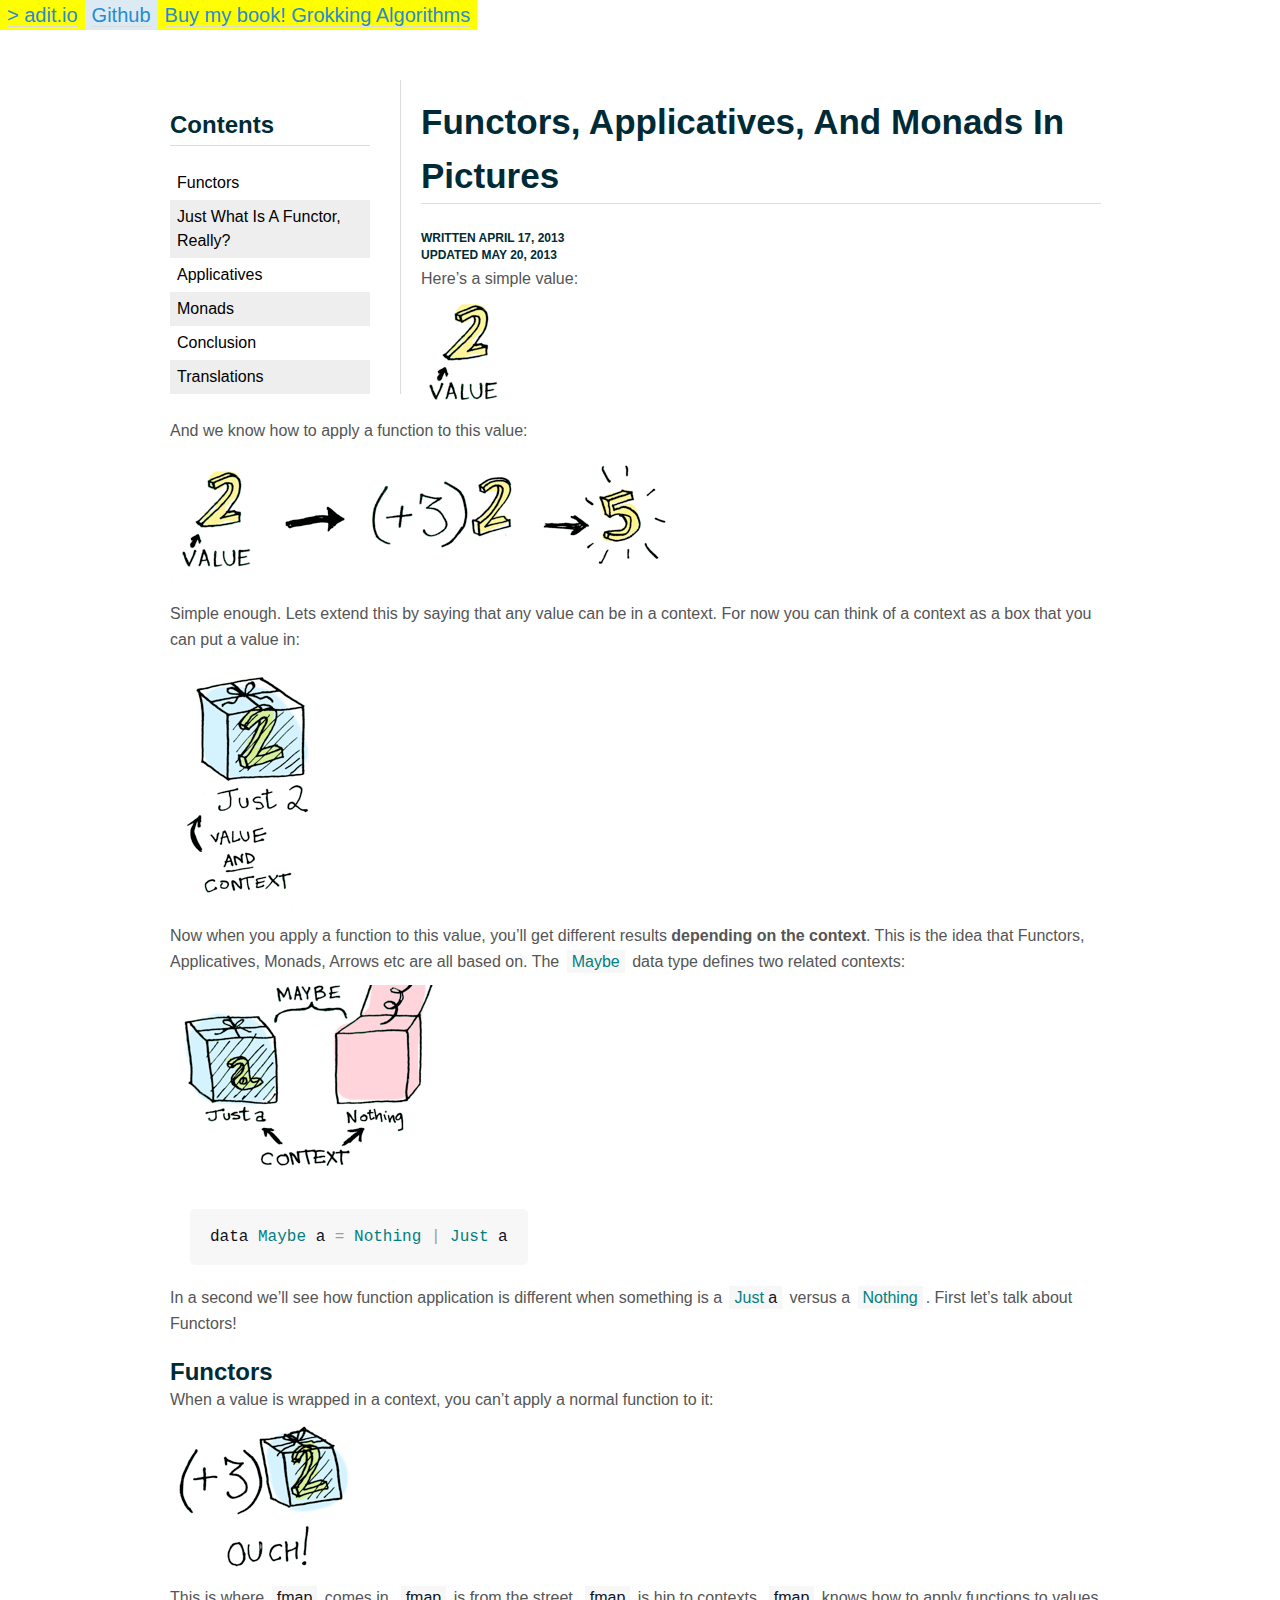
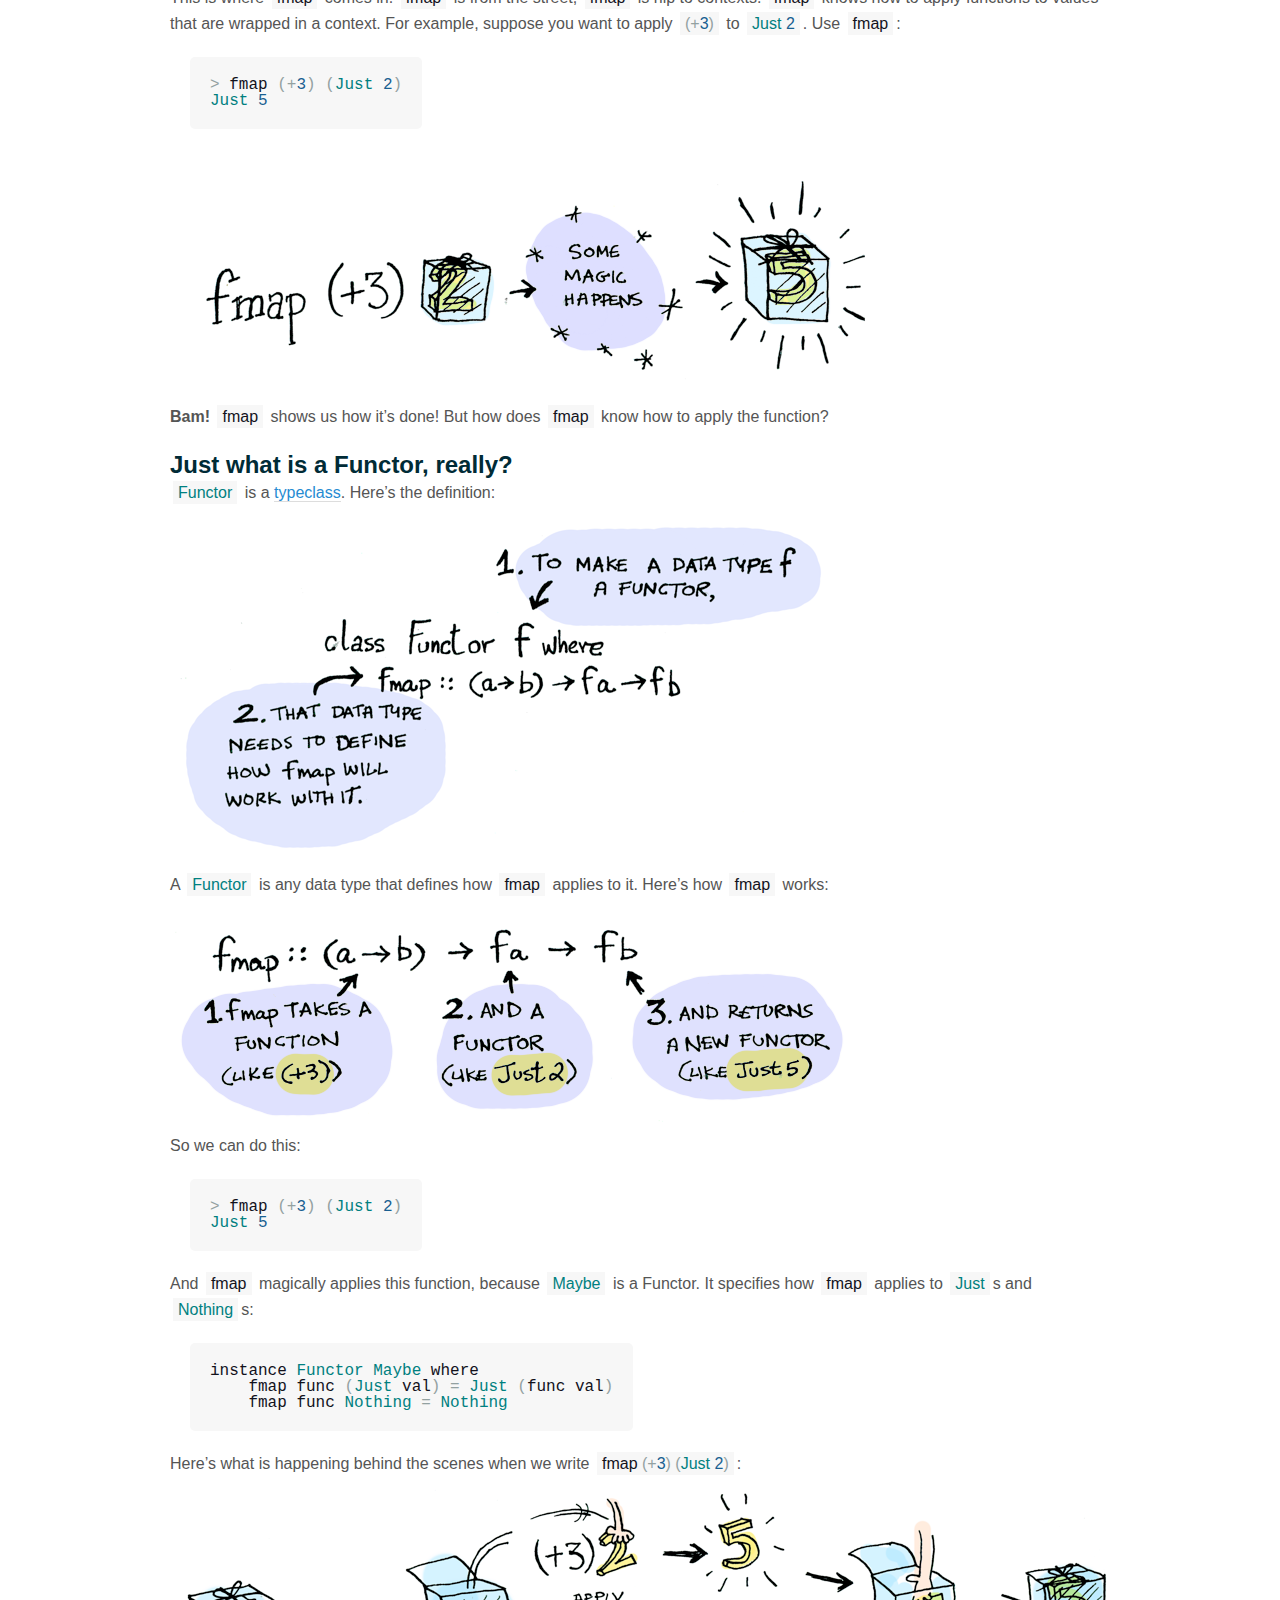
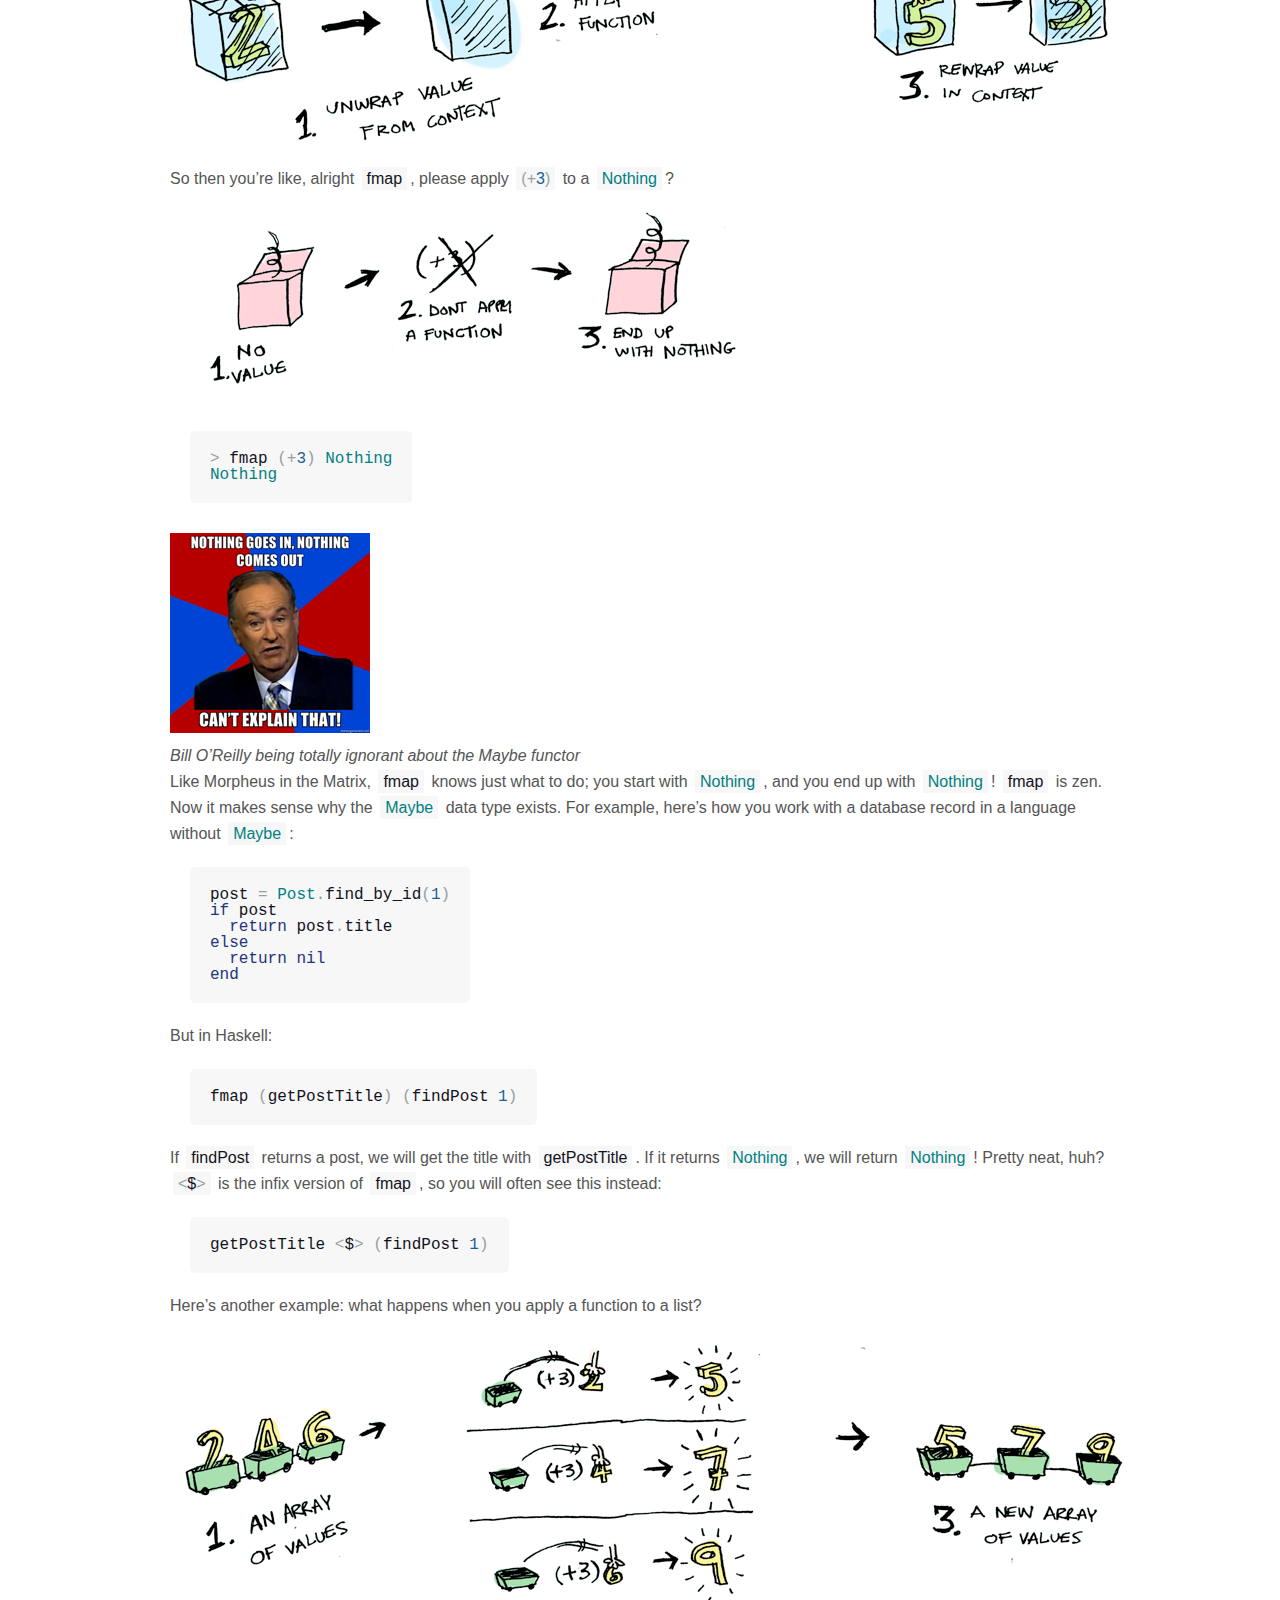
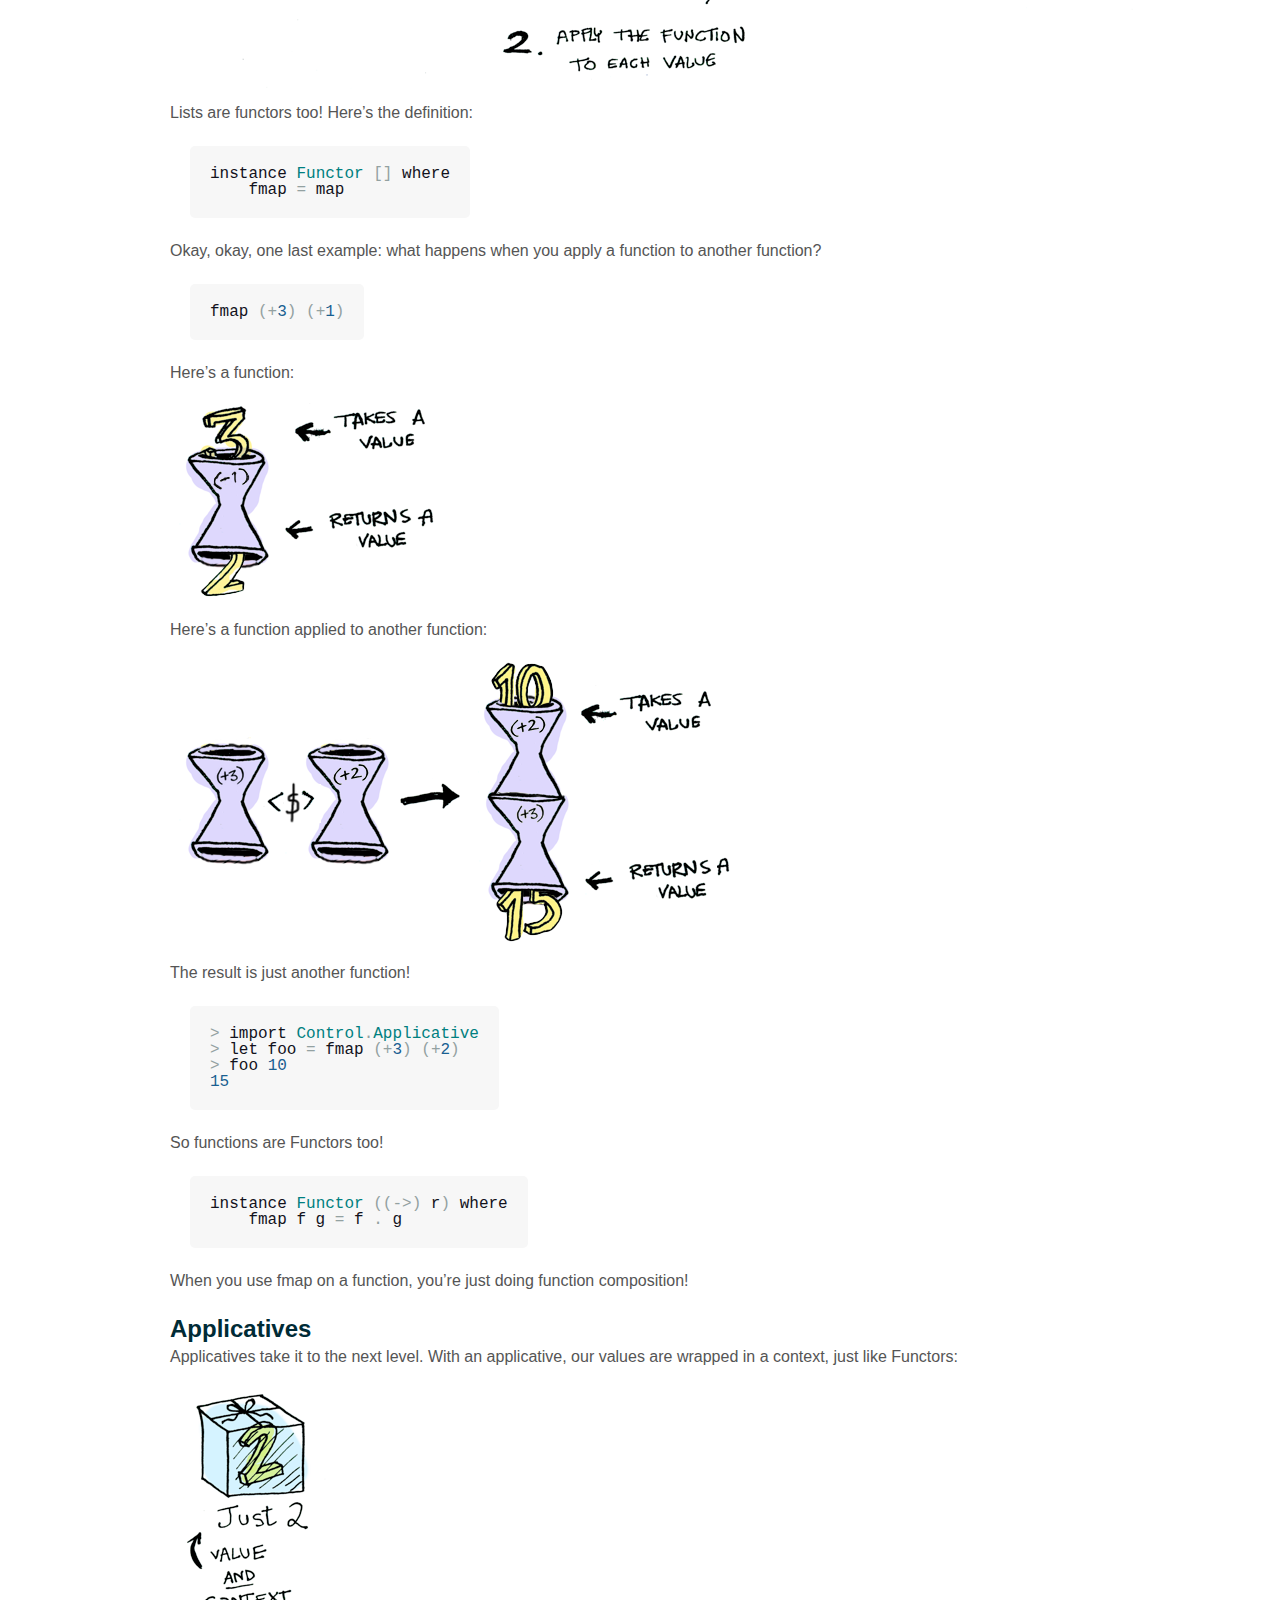
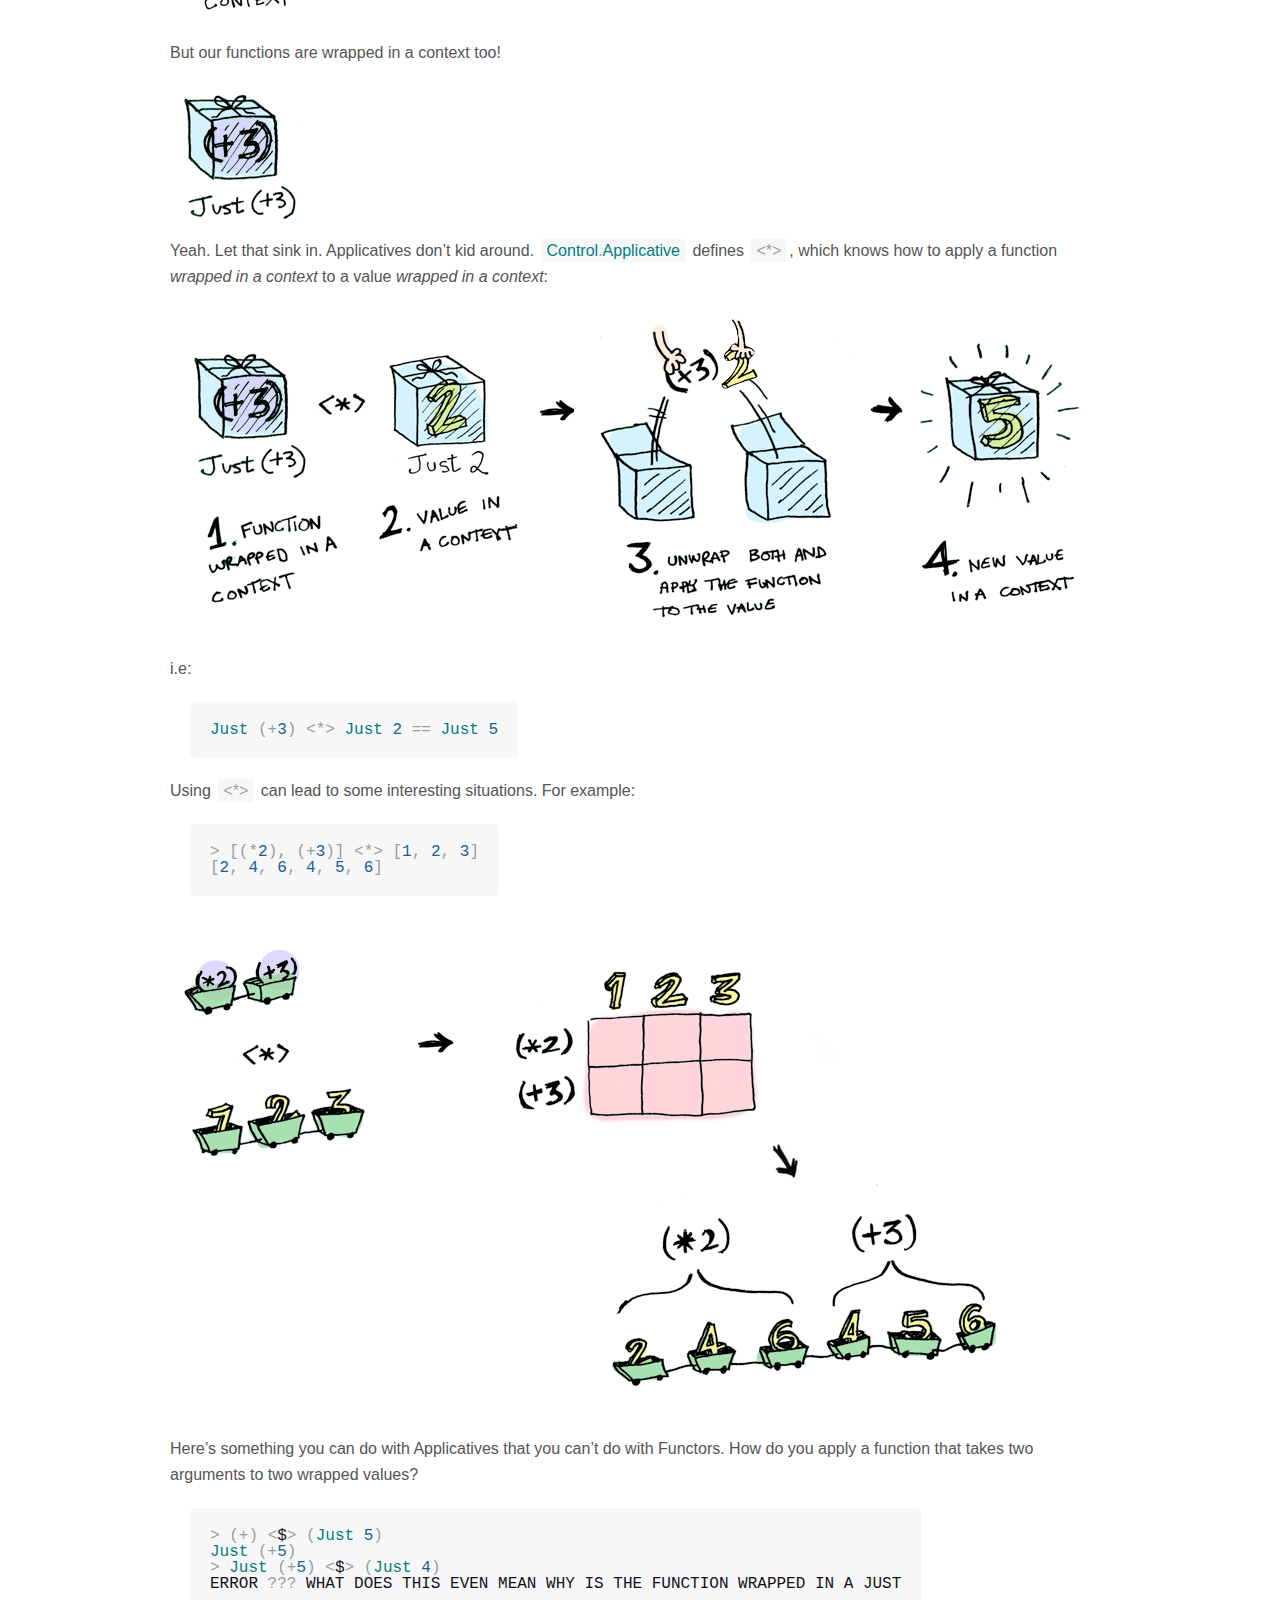
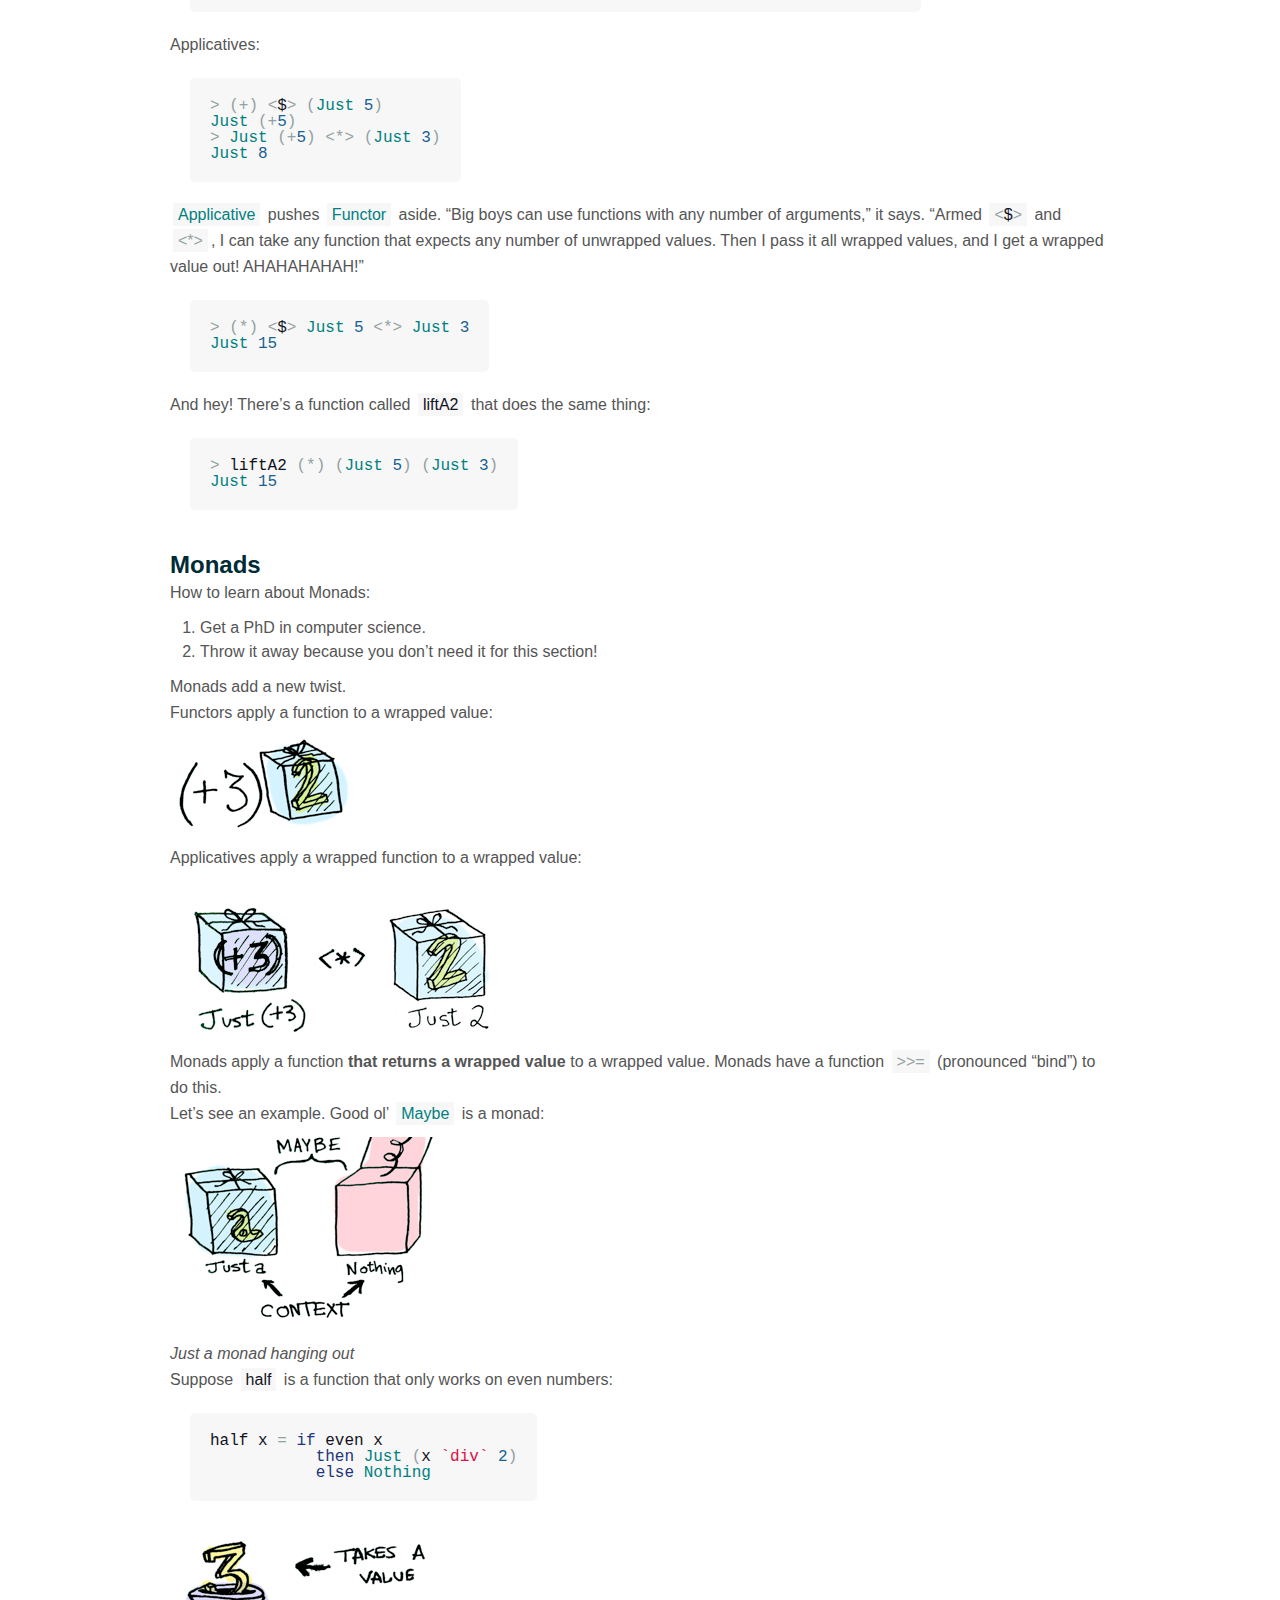
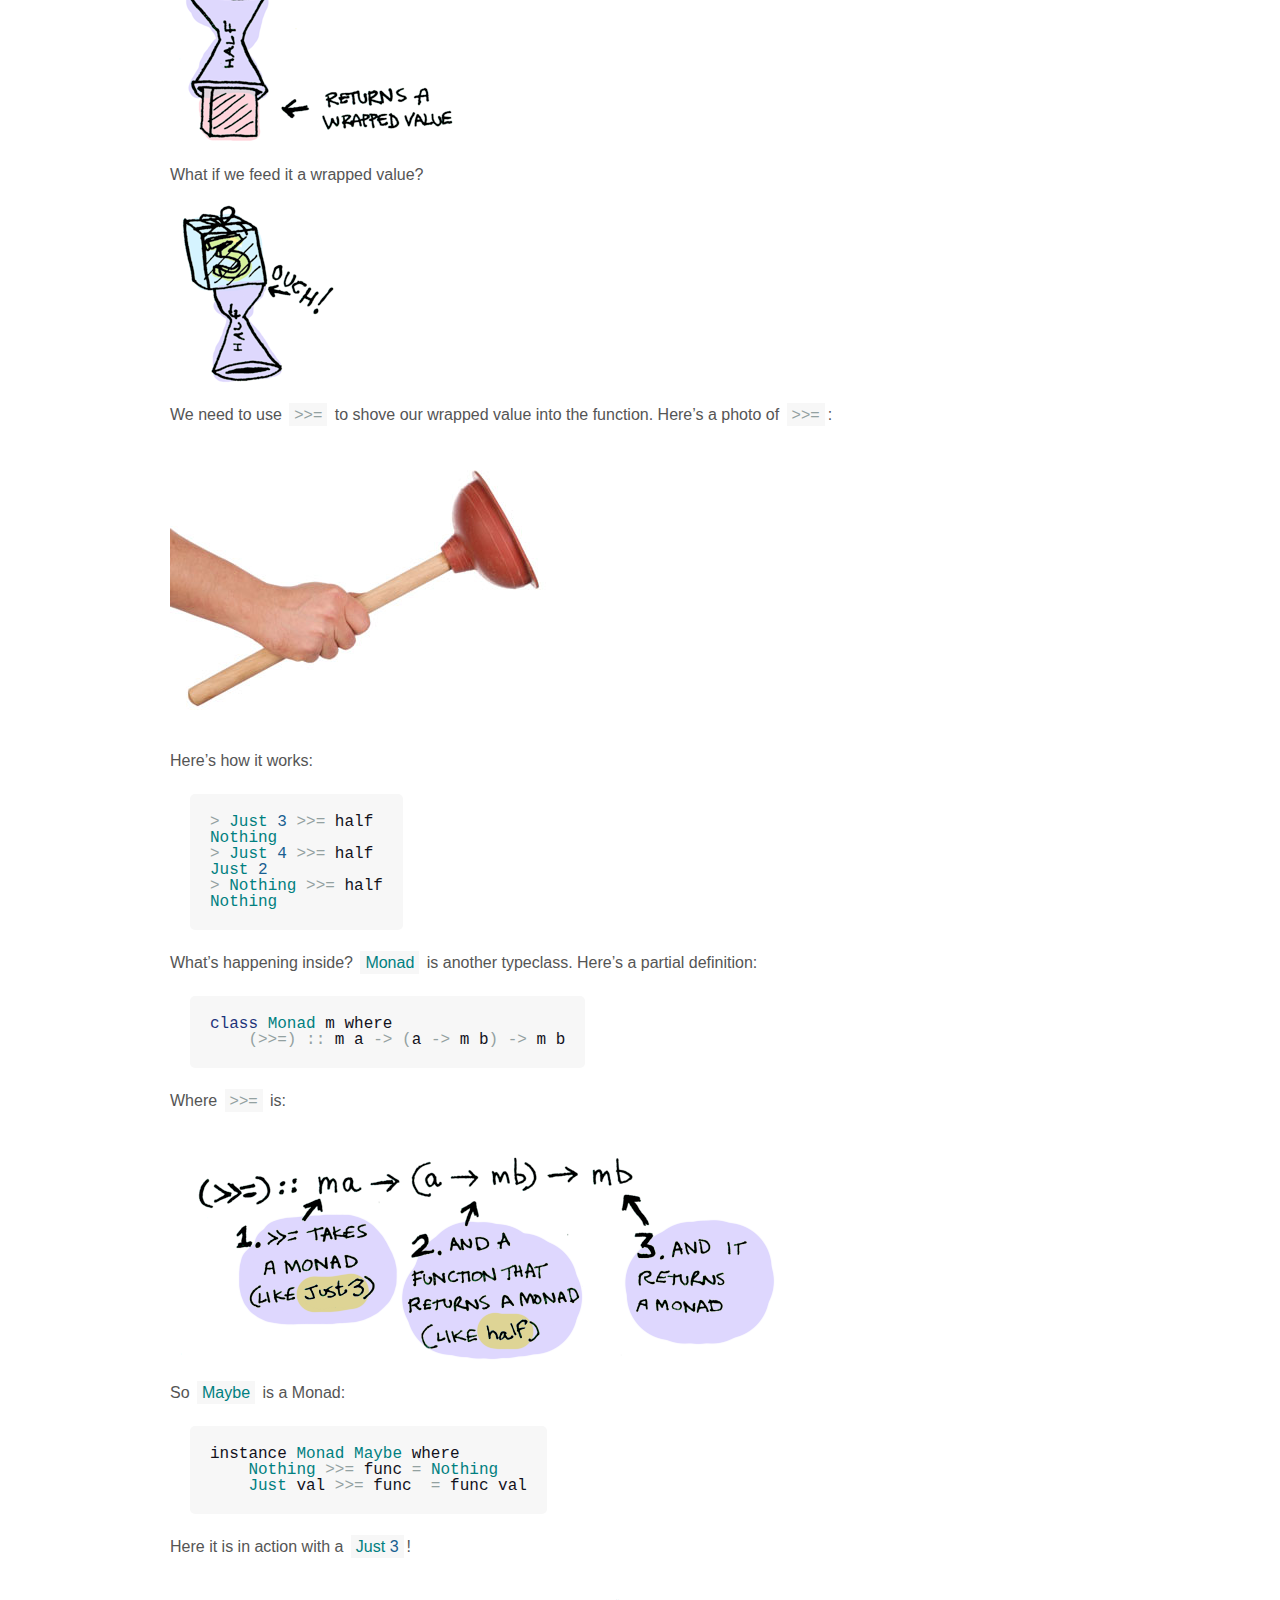
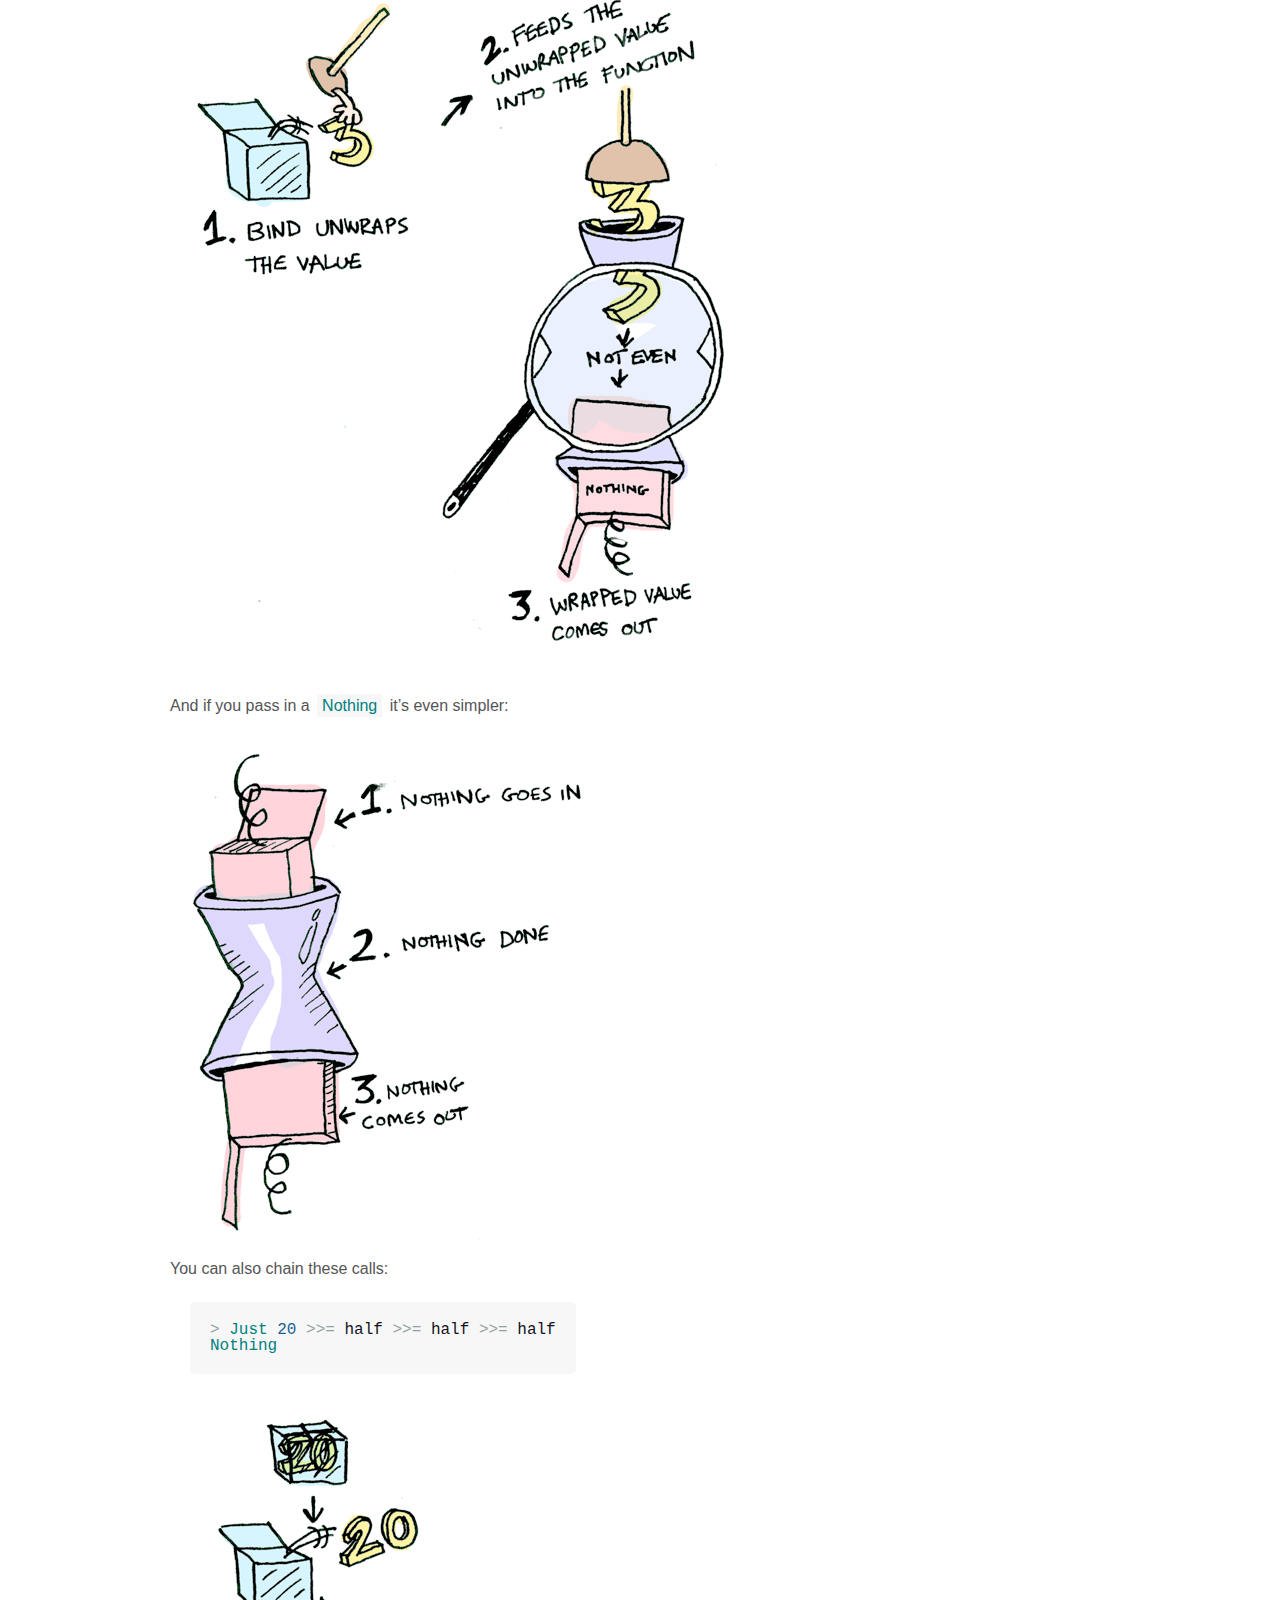
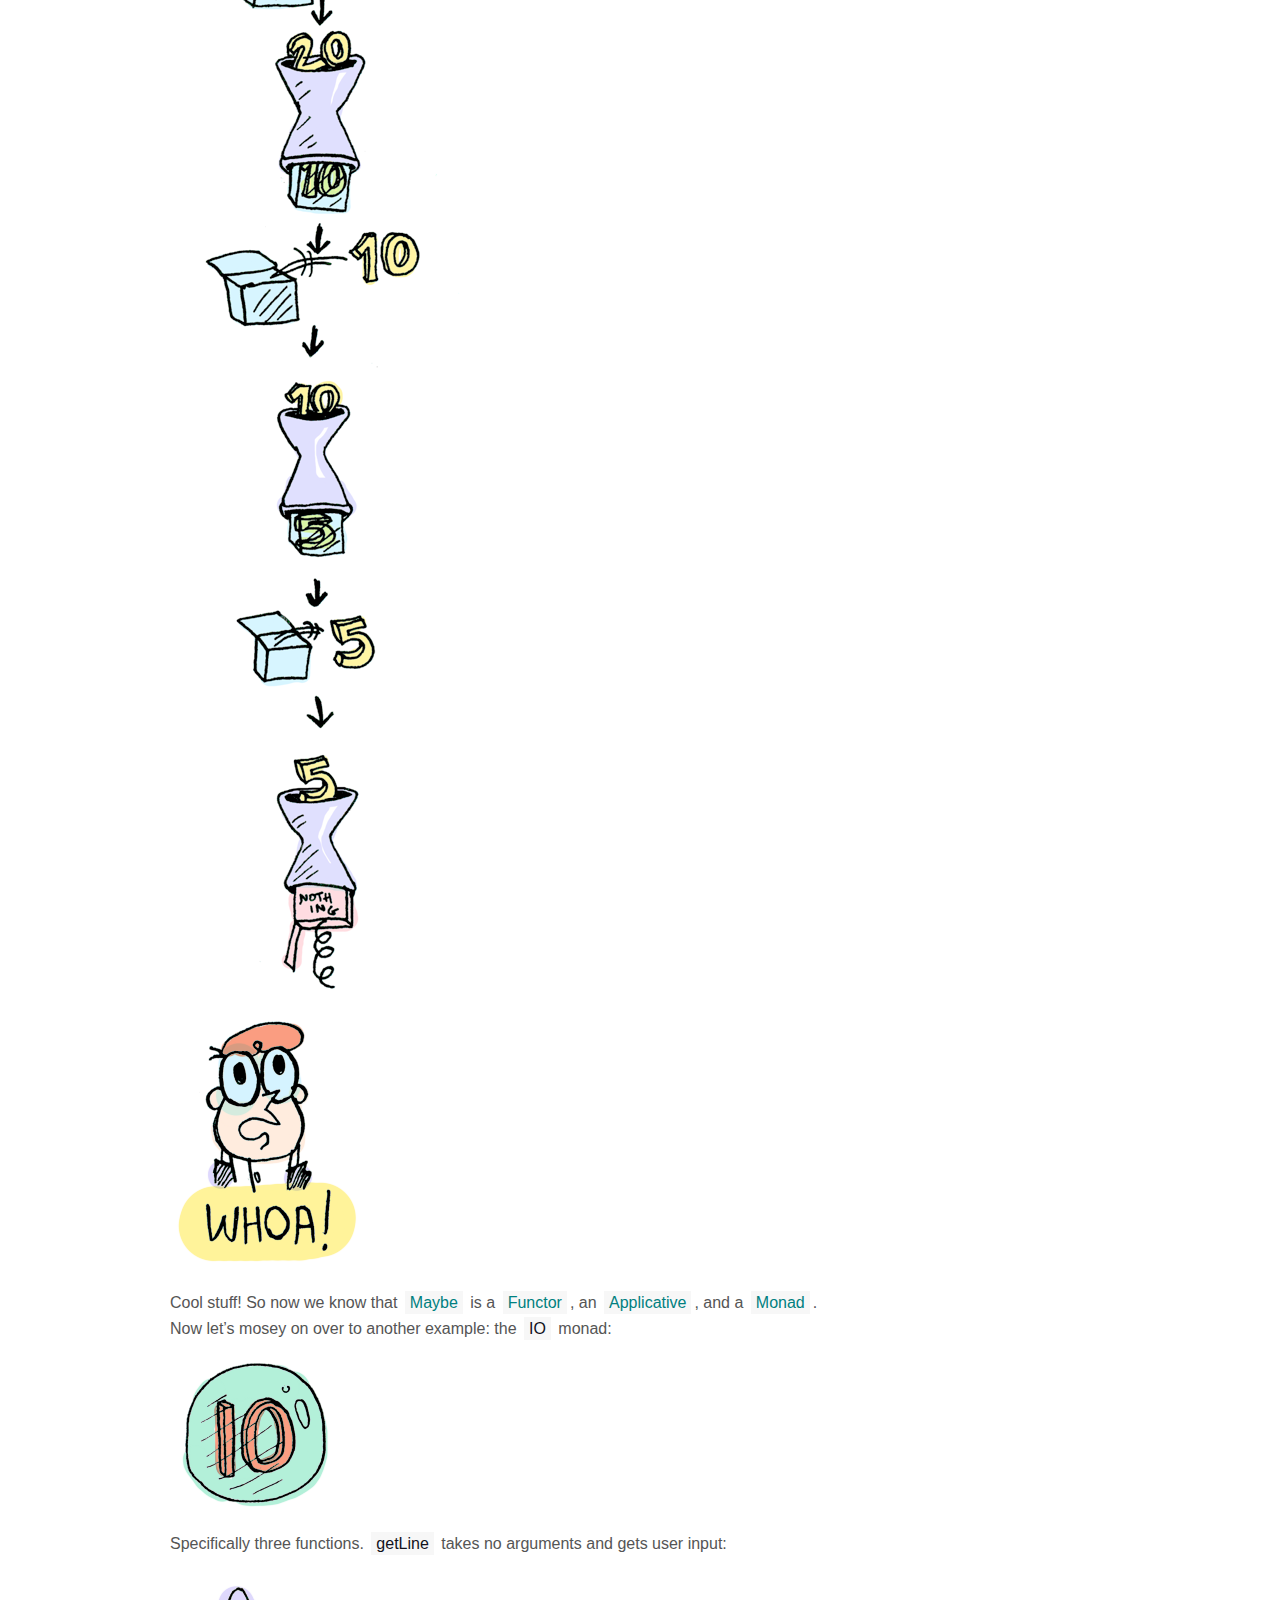
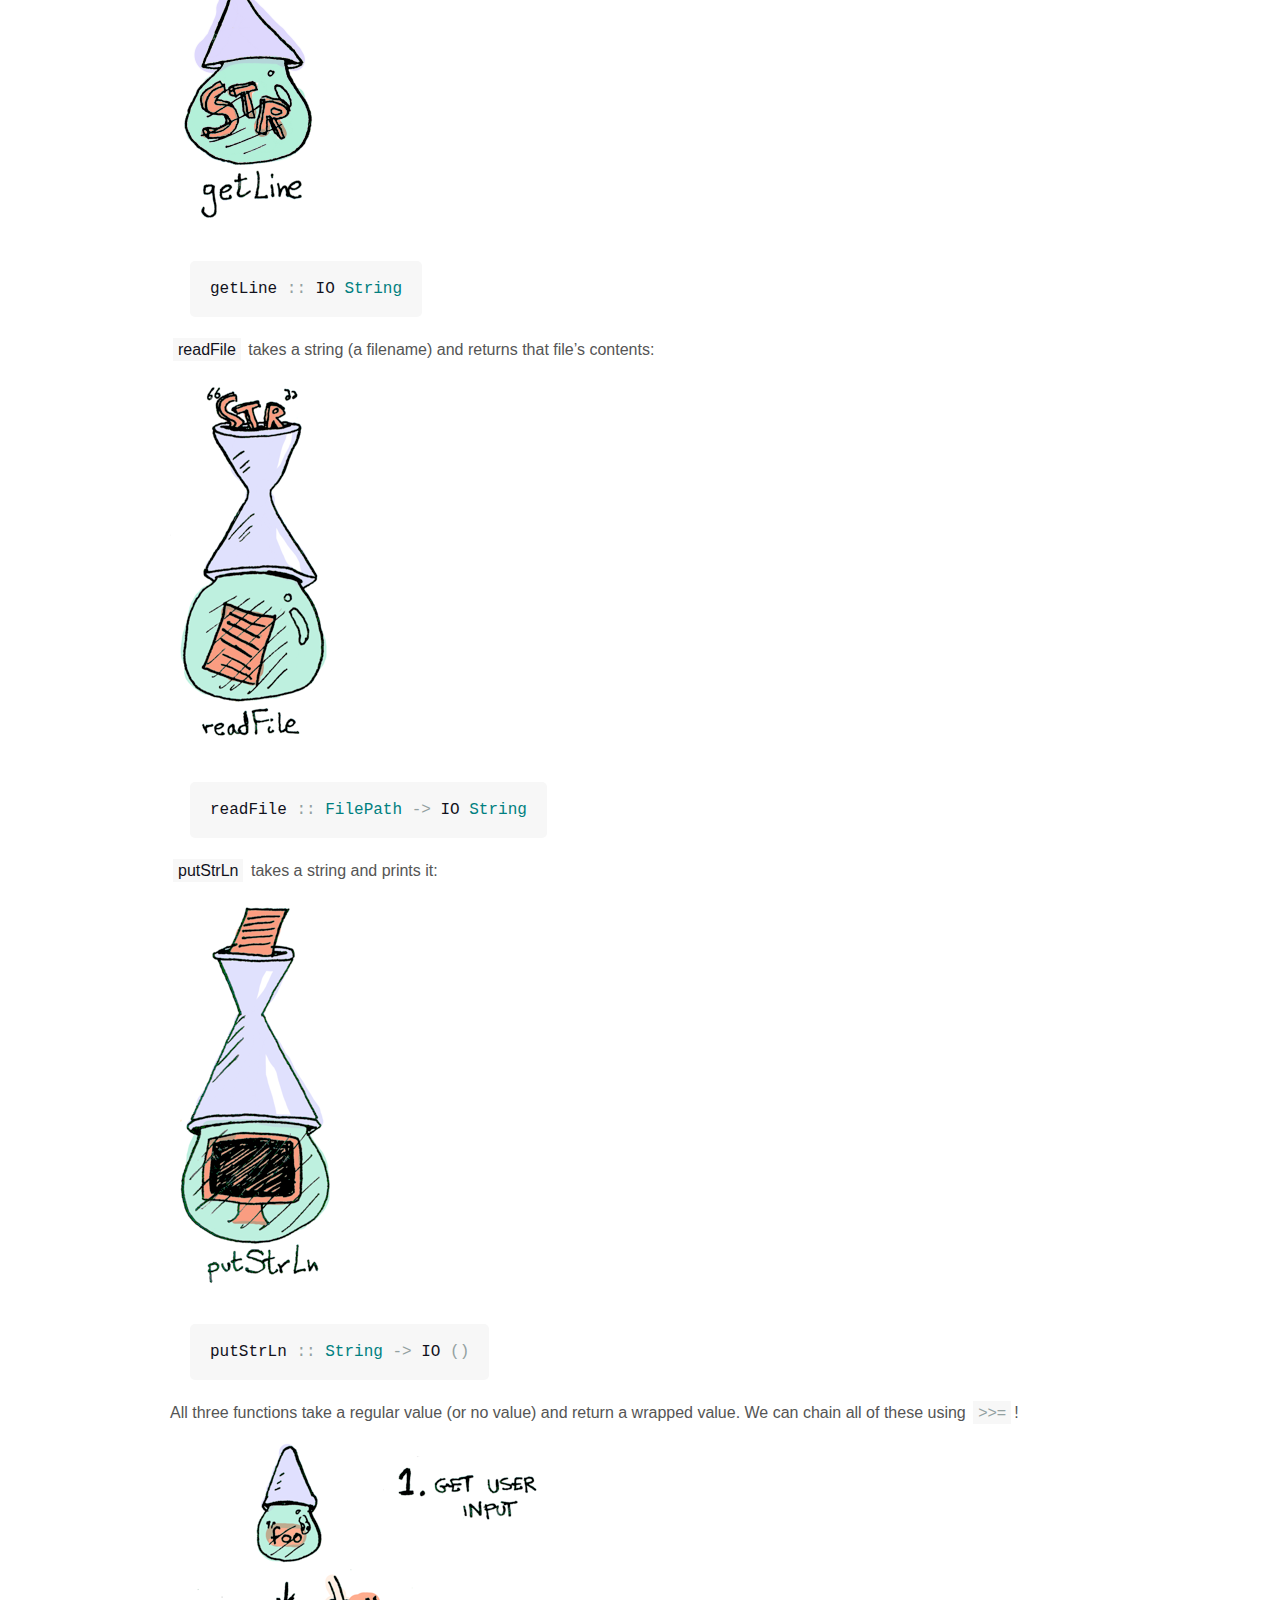
==== commit 78ad2c76: "Fixes the link to the resources" ====
--- a/functors-applicatives-monads-in-pictures.html
+++ b/functors-applicatives-monads-in-pictures.html
@@ -2,18 +2,18 @@
 <!-- saved from url=(0083)http://adit.io/posts/2013-04-17-functors,_applicatives,_and_monads_in_pictures.html -->
 <html itemscope="" itemtype="http://schema.org/Blog"><head><meta http-equiv="Content-Type" content="text/html; charset=UTF-8">
     <title>Functors, Applicatives, And Monads In Pictures - adit.io</title>
-    
+
     <meta name="viewport" content="width=320">
     <meta itemprop="name" content="adit.io">
     <meta itemprop="description" content="Aditya Bhargava&#39;s personal blog.">
     <meta name="description" content="Aditya Bhargava&#39;s personal blog.">
-    <link href="./Functors, Applicatives, And Monads In Pictures - adit.io_files/css" rel="stylesheet">
-    <link rel="stylesheet" href="./Functors, Applicatives, And Monads In Pictures - adit.io_files/reset.css">
-    <link rel="stylesheet" href="./Functors, Applicatives, And Monads In Pictures - adit.io_files/disqus.css">
-    <link rel="stylesheet" href="./Functors, Applicatives, And Monads In Pictures - adit.io_files/prettify.css">
-    <link rel="stylesheet" href="./Functors, Applicatives, And Monads In Pictures - adit.io_files/style.css">
-    <link rel="stylesheet" href="./Functors, Applicatives, And Monads In Pictures - adit.io_files/bootstrap.css">
-	<script type="text/javascript" async="" src="./Functors, Applicatives, And Monads In Pictures - adit.io_files/ga.js"></script><script type="text/javascript" async="" src="./Functors, Applicatives, And Monads In Pictures - adit.io_files/embed.js"></script></head>
+    <link href="./functors-applicatives-monads-in-pictures_files/css" rel="stylesheet">
+    <link rel="stylesheet" href="./functors-applicatives-monads-in-pictures_files/reset.css">
+    <link rel="stylesheet" href="./functors-applicatives-monads-in-pictures_files/disqus.css">
+    <link rel="stylesheet" href="./functors-applicatives-monads-in-pictures_files/prettify.css">
+    <link rel="stylesheet" href="./functors-applicatives-monads-in-pictures_files/style.css">
+    <link rel="stylesheet" href="./functors-applicatives-monads-in-pictures_files/bootstrap.css">
+	<script type="text/javascript" async="" src="./functors-applicatives-monads-in-pictures_files/ga.js"></script><script type="text/javascript" async="" src="./functors-applicatives-monads-in-pictures_files/embed.js"></script></head>
   <body onload="prettyPrint()">
     <ul id="menu">
       <li><a href="http://adit.io/index.html">&gt; adit.io</a></li>
@@ -38,16 +38,16 @@
           <h1>Functors, Applicatives, And Monads In Pictures</h1>
 <time>Written April 17, 2013</time> <time class="second">Updated May 20, 2013</time>
 
-<p>Here’s a simple value: <img src="./Functors, Applicatives, And Monads In Pictures - adit.io_files/value.png"></p>
-<p>And we know how to apply a function to this value: <img src="./Functors, Applicatives, And Monads In Pictures - adit.io_files/value_apply.png"></p>
+<p>Here’s a simple value: <img src="./functors-applicatives-monads-in-pictures_files/value.png"></p>
+<p>And we know how to apply a function to this value: <img src="./functors-applicatives-monads-in-pictures_files/value_apply.png"></p>
 <p>Simple enough. Lets extend this by saying that any value can be in a context. For now you can think of a context as a box that you can put a value in:</p>
 <div class="figure">
-  <img src="./Functors, Applicatives, And Monads In Pictures - adit.io_files/value_and_context.png">
+  <img src="./functors-applicatives-monads-in-pictures_files/value_and_context.png">
   <p class="caption"></p>
 </div>
 <p>Now when you apply a function to this value, you’ll get different results <strong>depending on the context</strong>. This is the idea that Functors, Applicatives, Monads, Arrows etc are all based on. The <code class="lang-rb"><span class="typ">Maybe</span></code> data type defines two related contexts:</p>
 <div class="figure">
-  <img src="./Functors, Applicatives, And Monads In Pictures - adit.io_files/context.png">
+  <img src="./functors-applicatives-monads-in-pictures_files/context.png">
   <p class="caption"></p>
 </div>
 <pre class="lang-rb"><span class="pln">  </span><code class="lang-rb"><span class="pln"><span class="pln">data </span></span><span class="typ"><span class="typ">Maybe</span></span><span class="pln"><span class="pln"> a </span></span><span class="pun"><span class="pun">=</span></span><span class="pln"><span class="pln"> </span></span><span class="typ"><span class="typ">Nothing</span></span><span class="pln"><span class="pln"> </span></span><span class="pun"><span class="pun">|</span></span><span class="pln"><span class="pln"> </span></span><span class="typ"><span class="typ">Just</span></span><span class="pln"><span class="pln"> a</span></span></code>
@@ -56,7 +56,7 @@
 <h2 id="functors">Functors</h2>
 <p>When a value is wrapped in a context, you can’t apply a normal function to it:</p>
 <div class="figure">
-  <img src="./Functors, Applicatives, And Monads In Pictures - adit.io_files/no_fmap_ouch.png">
+  <img src="./functors-applicatives-monads-in-pictures_files/no_fmap_ouch.png">
   <p class="caption"></p>
 </div>
 <p>This is where <code class="lang-rb"><span class="pln">fmap</span></code> comes in. <code class="lang-rb"><span class="pln">fmap</span></code> is from the street, <code class="lang-rb"><span class="pln">fmap</span></code> is hip to contexts. <code class="lang-rb"><span class="pln">fmap</span></code> knows how to apply functions to values that are wrapped in a context. For example, suppose you want to apply <code class="lang-rb"><span class="pun">(+</span><span class="lit">3</span><span class="pun">)</span></code> to <code class="lang-rb"><span class="typ">Just</span><span class="pln"> </span><span class="lit">2</span></code>. Use <code class="lang-rb"><span class="pln">fmap</span></code>:</p>
@@ -64,7 +64,7 @@
 </span></span><span class="typ"><span class="typ">Just</span></span><span class="pln"><span class="pln"> </span></span><span class="lit"><span class="lit">5</span></span></code>
 </pre>
 <div class="figure">
-  <img src="./Functors, Applicatives, And Monads In Pictures - adit.io_files/fmap_apply.png">
+  <img src="./functors-applicatives-monads-in-pictures_files/fmap_apply.png">
   <p class="caption"></p>
 </div>
 <p>
@@ -74,12 +74,12 @@
 <p>
   <code class="lang-rb"><span class="typ">Functor</span></code> is a <a href="http://learnyouahaskell.com/types-and-typeclasses#typeclasses-101">typeclass</a>. Here’s the definition:</p>
 <div class="figure">
-  <img src="./Functors, Applicatives, And Monads In Pictures - adit.io_files/functor_def.png">
+  <img src="./functors-applicatives-monads-in-pictures_files/functor_def.png">
   <p class="caption"></p>
 </div>
 <p>A <code class="lang-rb"><span class="typ">Functor</span></code> is any data type that defines how <code class="lang-rb"><span class="pln">fmap</span></code> applies to it. Here’s how <code class="lang-rb"><span class="pln">fmap</span></code> works:</p>
 <div class="figure">
-  <img src="./Functors, Applicatives, And Monads In Pictures - adit.io_files/fmap_def.png">
+  <img src="./functors-applicatives-monads-in-pictures_files/fmap_def.png">
   <p class="caption"></p>
 </div>
 <p>So we can do this:</p>
@@ -93,19 +93,19 @@
 </pre>
 <p>Here’s what is happening behind the scenes when we write <code class="lang-rb"><span class="pln">fmap </span><span class="pun">(+</span><span class="lit">3</span><span class="pun">)</span><span class="pln"> </span><span class="pun">(</span><span class="typ">Just</span><span class="pln"> </span><span class="lit">2</span><span class="pun">)</span></code>:</p>
 <div class="figure">
-  <img src="./Functors, Applicatives, And Monads In Pictures - adit.io_files/fmap_just.png">
+  <img src="./functors-applicatives-monads-in-pictures_files/fmap_just.png">
   <p class="caption"></p>
 </div>
 <p>So then you’re like, alright <code class="lang-rb"><span class="pln">fmap</span></code>, please apply <code class="lang-rb"><span class="pun">(+</span><span class="lit">3</span><span class="pun">)</span></code> to a <code class="lang-rb"><span class="typ">Nothing</span></code>?</p>
 <div class="figure">
-  <img src="./Functors, Applicatives, And Monads In Pictures - adit.io_files/fmap_nothing.png">
+  <img src="./functors-applicatives-monads-in-pictures_files/fmap_nothing.png">
   <p class="caption"></p>
 </div>
 <pre class="lang-rb"><span class="pln">  </span><code class="lang-rb"><span class="pun"><span class="pun">&gt;</span></span><span class="pln"><span class="pln"> fmap </span></span><span class="pun"><span class="pun">(+</span></span><span class="lit"><span class="lit">3</span></span><span class="pun"><span class="pun">)</span></span><span class="pln"><span class="pln"> </span></span><span class="typ"><span class="typ">Nothing</span></span><span class="pln"><span class="pln">
 </span></span><span class="typ"><span class="typ">Nothing</span></span></code>
 </pre>
 <div class="figure">
-  <img src="./Functors, Applicatives, And Monads In Pictures - adit.io_files/bill.png" alt="Bill O’Reilly being totally ignorant about the Maybe functor">
+  <img src="./functors-applicatives-monads-in-pictures_files/bill.png" alt="Bill O’Reilly being totally ignorant about the Maybe functor">
   <p class="caption">Bill O’Reilly being totally ignorant about the Maybe functor</p>
 </div>
 <p>Like Morpheus in the Matrix, <code class="lang-rb"><span class="pln">fmap</span></code> knows just what to do; you start with <code class="lang-rb"><span class="typ">Nothing</span></code>, and you end up with <code class="lang-rb"><span class="typ">Nothing</span></code>! <code class="lang-rb"><span class="pln">fmap</span></code> is zen. Now it makes sense why the <code class="lang-rb"><span class="typ">Maybe</span></code> data type exists. For example, here’s how you work with a database record in a language without <code class="lang-rb"><span class="typ">Maybe</span></code>:</p>
@@ -124,7 +124,7 @@
 </pre>
 <p>Here’s another example: what happens when you apply a function to a list?</p>
 <div class="figure">
-  <img src="./Functors, Applicatives, And Monads In Pictures - adit.io_files/fmap_list.png">
+  <img src="./functors-applicatives-monads-in-pictures_files/fmap_list.png">
   <p class="caption"></p>
 </div>
 <p>Lists are functors too! Here’s the definition:</p>
@@ -136,12 +136,12 @@
 </pre>
 <p>Here’s a function:</p>
 <div class="figure">
-  <img src="./Functors, Applicatives, And Monads In Pictures - adit.io_files/function_with_value.png">
+  <img src="./functors-applicatives-monads-in-pictures_files/function_with_value.png">
   <p class="caption"></p>
 </div>
 <p>Here’s a function applied to another function:</p>
 <div class="figure">
-  <img src="./Functors, Applicatives, And Monads In Pictures - adit.io_files/fmap_function.png">
+  <img src="./functors-applicatives-monads-in-pictures_files/fmap_function.png">
   <p class="caption"></p>
 </div>
 <p>The result is just another function!</p>
@@ -158,17 +158,17 @@
 <h2 id="applicatives">Applicatives</h2>
 <p>Applicatives take it to the next level. With an applicative, our values are wrapped in a context, just like Functors:</p>
 <div class="figure">
-  <img src="./Functors, Applicatives, And Monads In Pictures - adit.io_files/value_and_context.png">
+  <img src="./functors-applicatives-monads-in-pictures_files/value_and_context.png">
   <p class="caption"></p>
 </div>
 <p>But our functions are wrapped in a context too!</p>
 <div class="figure">
-  <img src="./Functors, Applicatives, And Monads In Pictures - adit.io_files/function_and_context.png">
+  <img src="./functors-applicatives-monads-in-pictures_files/function_and_context.png">
   <p class="caption"></p>
 </div>
 <p>Yeah. Let that sink in. Applicatives don’t kid around. <code class="lang-rb"><span class="typ">Control</span><span class="pun">.</span><span class="typ">Applicative</span></code> defines <code class="lang-rb"><span class="pun">&lt;*&gt;</span></code>, which knows how to apply a function <em>wrapped in a context</em> to a value <em>wrapped in a context</em>:</p>
 <div class="figure">
-  <img src="./Functors, Applicatives, And Monads In Pictures - adit.io_files/applicative_just.png">
+  <img src="./functors-applicatives-monads-in-pictures_files/applicative_just.png">
   <p class="caption"></p>
 </div>
 <p>i.e:</p>
@@ -179,7 +179,7 @@
 </span></span><span class="pun"><span class="pun">[</span></span><span class="lit"><span class="lit">2</span></span><span class="pun"><span class="pun">,</span></span><span class="pln"><span class="pln"> </span></span><span class="lit"><span class="lit">4</span></span><span class="pun"><span class="pun">,</span></span><span class="pln"><span class="pln"> </span></span><span class="lit"><span class="lit">6</span></span><span class="pun"><span class="pun">,</span></span><span class="pln"><span class="pln"> </span></span><span class="lit"><span class="lit">4</span></span><span class="pun"><span class="pun">,</span></span><span class="pln"><span class="pln"> </span></span><span class="lit"><span class="lit">5</span></span><span class="pun"><span class="pun">,</span></span><span class="pln"><span class="pln"> </span></span><span class="lit"><span class="lit">6</span></span><span class="pun"><span class="pun">]</span></span></code>
 </pre>
 <div class="figure">
-  <img src="./Functors, Applicatives, And Monads In Pictures - adit.io_files/applicative_list.png">
+  <img src="./functors-applicatives-monads-in-pictures_files/applicative_list.png">
   <p class="caption"></p>
 </div>
 <p>Here’s something you can do with Applicatives that you can’t do with Functors. How do you apply a function that takes two arguments to two wrapped values?</p>
@@ -212,18 +212,18 @@
 <p>Monads add a new twist.</p>
 <p>Functors apply a function to a wrapped value:</p>
 <div class="figure">
-  <img src="./Functors, Applicatives, And Monads In Pictures - adit.io_files/fmap.png">
+  <img src="./functors-applicatives-monads-in-pictures_files/fmap.png">
   <p class="caption"></p>
 </div>
 <p>Applicatives apply a wrapped function to a wrapped value:</p>
 <div class="figure">
-  <img src="./Functors, Applicatives, And Monads In Pictures - adit.io_files/applicative.png">
+  <img src="./functors-applicatives-monads-in-pictures_files/applicative.png">
   <p class="caption"></p>
 </div>
 <p>Monads apply a function <strong>that returns a wrapped value</strong> to a wrapped value. Monads have a function <code class="lang-rb"><span class="pun">&gt;&gt;=</span></code> (pronounced “bind”) to do this.</p>
 <p>Let’s see an example. Good ol’ <code class="lang-rb"><span class="typ">Maybe</span></code> is a monad:</p>
 <div class="figure">
-  <img src="./Functors, Applicatives, And Monads In Pictures - adit.io_files/context.png" alt="Just a monad hanging out">
+  <img src="./functors-applicatives-monads-in-pictures_files/context.png" alt="Just a monad hanging out">
   <p class="caption">Just a monad hanging out</p>
 </div>
 <p>Suppose <code class="lang-rb"><span class="pln">half</span></code> is a function that only works on even numbers:</p>
@@ -232,17 +232,17 @@
            </span></span><span class="kwd"><span class="kwd">else</span></span><span class="pln"><span class="pln"> </span></span><span class="typ"><span class="typ">Nothing</span></span></code>
 </pre>
 <div class="figure">
-  <img src="./Functors, Applicatives, And Monads In Pictures - adit.io_files/half.png">
+  <img src="./functors-applicatives-monads-in-pictures_files/half.png">
   <p class="caption"></p>
 </div>
 <p>What if we feed it a wrapped value?</p>
 <div class="figure">
-  <img src="./Functors, Applicatives, And Monads In Pictures - adit.io_files/half_ouch.png">
+  <img src="./functors-applicatives-monads-in-pictures_files/half_ouch.png">
   <p class="caption"></p>
 </div>
 <p>We need to use <code class="lang-rb"><span class="pun">&gt;&gt;=</span></code> to shove our wrapped value into the function. Here’s a photo of <code class="lang-rb"><span class="pun">&gt;&gt;=</span></code>:</p>
 <div class="figure">
-  <img src="./Functors, Applicatives, And Monads In Pictures - adit.io_files/plunger.jpg">
+  <img src="./functors-applicatives-monads-in-pictures_files/plunger.jpg">
   <p class="caption"></p>
 </div>
 <p>Here’s how it works:</p>
@@ -259,7 +259,7 @@
 </pre>
 <p>Where <code class="lang-rb"><span class="pun">&gt;&gt;=</span></code> is:</p>
 <div class="figure">
-  <img src="./Functors, Applicatives, And Monads In Pictures - adit.io_files/bind_def.png">
+  <img src="./functors-applicatives-monads-in-pictures_files/bind_def.png">
   <p class="caption"></p>
 </div>
 <p>So <code class="lang-rb"><span class="typ">Maybe</span></code> is a Monad:</p>
@@ -269,12 +269,12 @@
 </pre>
 <p>Here it is in action with a <code class="lang-rb"><span class="typ">Just</span><span class="pln"> </span><span class="lit">3</span></code>!</p>
 <div class="figure">
-  <img src="./Functors, Applicatives, And Monads In Pictures - adit.io_files/monad_just.png">
+  <img src="./functors-applicatives-monads-in-pictures_files/monad_just.png">
   <p class="caption"></p>
 </div>
 <p>And if you pass in a <code class="lang-rb"><span class="typ">Nothing</span></code> it’s even simpler:</p>
 <div class="figure">
-  <img src="./Functors, Applicatives, And Monads In Pictures - adit.io_files/monad_nothing.png">
+  <img src="./functors-applicatives-monads-in-pictures_files/monad_nothing.png">
   <p class="caption"></p>
 </div>
 <p>You can also chain these calls:</p>
@@ -282,22 +282,22 @@
 </span></span><span class="typ"><span class="typ">Nothing</span></span></code>
 </pre>
 <div class="figure">
-  <img src="./Functors, Applicatives, And Monads In Pictures - adit.io_files/monad_chain.png">
-  <p class="caption"></p>
-</div>
-<div class="figure">
-  <img src="./Functors, Applicatives, And Monads In Pictures - adit.io_files/whoa.png">
+  <img src="./functors-applicatives-monads-in-pictures_files/monad_chain.png">
+  <p class="caption"></p>
+</div>
+<div class="figure">
+  <img src="./functors-applicatives-monads-in-pictures_files/whoa.png">
   <p class="caption"></p>
 </div>
 <p>Cool stuff! So now we know that <code class="lang-rb"><span class="typ">Maybe</span></code> is a <code class="lang-rb"><span class="typ">Functor</span></code>, an <code class="lang-rb"><span class="typ">Applicative</span></code>, and a <code class="lang-rb"><span class="typ">Monad</span></code>.</p>
 <p>Now let’s mosey on over to another example: the <code class="lang-rb"><span class="pln">IO</span></code> monad:</p>
 <div class="figure">
-  <img src="./Functors, Applicatives, And Monads In Pictures - adit.io_files/io.png">
+  <img src="./functors-applicatives-monads-in-pictures_files/io.png">
   <p class="caption"></p>
 </div>
 <p>Specifically three functions. <code class="lang-rb"><span class="pln">getLine</span></code> takes no arguments and gets user input:</p>
 <div class="figure">
-  <img src="./Functors, Applicatives, And Monads In Pictures - adit.io_files/getLine.png">
+  <img src="./functors-applicatives-monads-in-pictures_files/getLine.png">
   <p class="caption"></p>
 </div>
 <pre class="lang-rb"><span class="pln">  </span><code class="lang-rb"><span class="pln"><span class="pln">getLine </span></span><span class="pun"><span class="pun">::</span></span><span class="pln"><span class="pln"> IO </span></span><span class="typ"><span class="typ">String</span></span></code>
@@ -305,7 +305,7 @@
 <p>
   <code class="lang-rb"><span class="pln">readFile</span></code> takes a string (a filename) and returns that file’s contents:</p>
 <div class="figure">
-  <img src="./Functors, Applicatives, And Monads In Pictures - adit.io_files/readFile.png">
+  <img src="./functors-applicatives-monads-in-pictures_files/readFile.png">
   <p class="caption"></p>
 </div>
 <pre class="lang-rb"><span class="pln">  </span><code class="lang-rb"><span class="pln"><span class="pln">readFile </span></span><span class="pun"><span class="pun">::</span></span><span class="pln"><span class="pln"> </span></span><span class="typ"><span class="typ">FilePath</span></span><span class="pln"><span class="pln"> </span></span><span class="pun"><span class="pun">-&gt;</span></span><span class="pln"><span class="pln"> IO </span></span><span class="typ"><span class="typ">String</span></span></code>
@@ -313,14 +313,14 @@
 <p>
   <code class="lang-rb"><span class="pln">putStrLn</span></code> takes a string and prints it:</p>
 <div class="figure">
-  <img src="./Functors, Applicatives, And Monads In Pictures - adit.io_files/putStrLn.png">
+  <img src="./functors-applicatives-monads-in-pictures_files/putStrLn.png">
   <p class="caption"></p>
 </div>
 <pre class="lang-rb"><span class="pln">  </span><code class="lang-rb"><span class="pln"><span class="pln">putStrLn </span></span><span class="pun"><span class="pun">::</span></span><span class="pln"><span class="pln"> </span></span><span class="typ"><span class="typ">String</span></span><span class="pln"><span class="pln"> </span></span><span class="pun"><span class="pun">-&gt;</span></span><span class="pln"><span class="pln"> IO </span></span><span class="pun"><span class="pun">()</span></span></code>
 </pre>
 <p>All three functions take a regular value (or no value) and return a wrapped value. We can chain all of these using <code class="lang-rb"><span class="pun">&gt;&gt;=</span></code>!</p>
 <div class="figure">
-  <img src="./Functors, Applicatives, And Monads In Pictures - adit.io_files/monad_io.png">
+  <img src="./functors-applicatives-monads-in-pictures_files/monad_io.png">
   <p class="caption"></p>
 </div>
 <pre class="lang-rb"><span class="pln">  </span><code class="lang-rb"><span class="pln"><span class="pln">getLine </span></span><span class="pun"><span class="pun">&gt;&gt;=</span></span><span class="pln"><span class="pln"> readFile </span></span><span class="pun"><span class="pun">&gt;&gt;=</span></span><span class="pln"><span class="pln"> putStrLn</span></span></code>
@@ -341,7 +341,7 @@
 </ol>
 <p>What is the difference between the three?</p>
 <div class="figure">
-  <img src="./Functors, Applicatives, And Monads In Pictures - adit.io_files/recap.png">
+  <img src="./functors-applicatives-monads-in-pictures_files/recap.png">
   <p class="caption"></p>
 </div>
 <ul>
@@ -390,7 +390,7 @@
 
 
 
-<div id="disqus_thread"><iframe id="dsq-1" data-disqus-uid="1" allowtransparency="true" frameborder="0" scrolling="no" tabindex="0" title="Disqus" width="100%" src="./Functors, Applicatives, And Monads In Pictures - adit.io_files/saved_resource.html" style="width: 100% !important; border: none !important; overflow: hidden !important; height: 6968px !important;" horizontalscrolling="no" verticalscrolling="no"></iframe></div>
+<div id="disqus_thread"><iframe id="dsq-1" data-disqus-uid="1" allowtransparency="true" frameborder="0" scrolling="no" tabindex="0" title="Disqus" width="100%" src="./functors-applicatives-monads-in-pictures_files/saved_resource.html" style="width: 100% !important; border: none !important; overflow: hidden !important; height: 6968px !important;" horizontalscrolling="no" verticalscrolling="no"></iframe></div>
 <script type="text/javascript">
     /* * * CONFIGURATION VARIABLES: EDIT BEFORE PASTING INTO YOUR WEBPAGE * * */
     var disqus_shortname = 'aditio'; // required: replace example with your forum shortname
@@ -411,9 +411,9 @@
         </div>
       </div>
     </div>
-    <script type="text/javascript" src="./Functors, Applicatives, And Monads In Pictures - adit.io_files/prettify.js"></script>
-    <script type="text/javascript" src="./Functors, Applicatives, And Monads In Pictures - adit.io_files/lang-hs.js"></script>
-    <script type="text/javascript" src="./Functors, Applicatives, And Monads In Pictures - adit.io_files/ga(1).js"></script>
-		
-	
-</body></html>+    <script type="text/javascript" src="./functors-applicatives-monads-in-pictures_files/prettify.js"></script>
+    <script type="text/javascript" src="./functors-applicatives-monads-in-pictures_files/lang-hs.js"></script>
+    <script type="text/javascript" src="./functors-applicatives-monads-in-pictures_files/ga(1).js"></script>
+
+
+</body></html>
--- a/functors-applicatives-monads-in-pictures_files/disqus.css
+++ b/functors-applicatives-monads-in-pictures_files/disqus.css
@@ -0,0 +1,68 @@
+#disqus_thread {
+  float: left;
+  clear: both;
+  display: block;
+  margin: 50px 0 0 0;
+}
+
+
+#content #disqus_thread {
+  border-top: 1px solid black;
+  padding-top: 20px;
+  width: 100%;
+}
+
+.dsq-comment-text {
+  font-size: 16px;
+  line-height: 18px;
+}
+
+#content #dsq-new-post {
+  background-color: #EEE;
+  padding: 10px;
+  margin: 0 0 20px 0;
+}
+
+#content .dsq-options {
+  display: none;
+}
+
+#content .dsq-global-toolbar-left {
+  display: none;
+}
+
+#content .dsq-request-user-stats, #content .dsq-request-user-info {
+  display: none;
+}
+
+#content #disqus_thread .dsq-login-button {
+  float: left;
+}
+
+#content #dsq-content .dsq-sharing-options {
+  margin: 3px 0 5px 0;
+}
+
+
+#dsq-content #dsq-global-toolbar .dsq-global-toolbar-right {
+  float: left;
+  width: 100%;
+}
+
+#dsq-content #dsq-global-toolbar .dsq-global-toolbar-right li {
+  clear: none;
+}
+
+#dsq-global-toolbar {
+  float: left;
+  width: 100%;
+}
+
+#content .dsq-comment-header {
+  padding: 5px 0;
+}
+
+#dsq-new-post {
+  border-radius: 15px;
+  -moz-border-radius: 15px;
+}
--- a/functors-applicatives-monads-in-pictures_files/prettify.css
+++ b/functors-applicatives-monads-in-pictures_files/prettify.css
@@ -0,0 +1,40 @@
+@media print{
+	.str{color:#060}
+	.kwd,.tag{color:#006;font-weight:bold}
+	.com{color:#600;font-style:italic}
+	.typ{font-weight:bold}
+	.lit{color:#044}
+	.pun{color:#440}
+	.atn,.typ{color:#404}
+	.atv{color:#060}
+}
+
+
+.com { color: #93a1a1; }
+.lit { color: #195f91; }
+.pun, .opn, .clo { color: #93a1a1; }
+.fun { color: #dc322f; }
+.str, .atv { color: #D14; }
+.kwd, .linenums .tag { color: #1e347b; }
+.typ, .atn, .dec, .var { color: teal; }
+.pln { color: #12121c; }
+
+#content code {
+  padding: 3px 5px;
+  background-color: #f7f7f7;
+  -moz-border-radius: 0px;
+  border-radius: 0px;
+  width: auto;
+}
+
+#content pre code {
+  padding: 10px 12px;
+  margin: 10px 0;
+  -moz-border-radius: 5px;
+  border-radius: 5px;
+  width: 100%;
+  float: left;
+}
+
+
+
--- a/functors-applicatives-monads-in-pictures_files/style.css
+++ b/functors-applicatives-monads-in-pictures_files/style.css
@@ -0,0 +1,368 @@
+a {
+  text-decoration: none;
+  border-bottom: 1px solid rgb(221, 221, 221);
+}
+
+body {
+  font-family: 'Lato', 'Helvetica', sans-serif;
+  margin: 40px 20px;
+  background-image: url("/imgs/bg.png");
+  color: #002B36; }
+
+#sidebar h1 {
+  font-size: 20px;
+  margin: 5px 0 20px 0; }
+
+h1 {
+  font-family: 'Ovo', sans-serif;  
+  font-weight: 900;
+  font-size: 35px;
+  margin: 15px 0 23px 0;
+  border-bottom: 1px solid rgb(221, 221, 221);
+  line-height: 54px;
+  clear: left;
+  display: inline-block;
+  max-width: 680px;
+  /* width: auto; */
+  }
+
+h2 {
+  font-weight: 900;
+  font-size: 24px;
+  margin: 20px 0 0px 0;
+  line-height: 30px;
+}
+
+h3 {
+  font-weight: 900;
+  font-size: 18px;
+  margin: 10px 0 0px 0;
+  line-height: 28px;
+  float: none;
+  padding: 0 24px 0 0;
+  width: 100%;
+}
+
+img {
+  float: none;
+  margin: 10px 0;
+  display: block;
+}
+
+#content p.caption {
+  font-style: italic;
+}
+
+li {
+  padding: 5px 0; }
+
+#sidebar {
+  padding: 0 20px 0 0px;
+  border-right: 1px solid rgb(221, 221, 221);
+  text-align: right; }
+
+ol, ul {
+  margin: 10px;
+  display: inline-block;
+}
+
+#content p, #content h1, #content h2, #content ul, #content form, #content label, #content input, #content textarea {
+  float: none; }
+
+#content p {
+  line-height: 26px;
+  font-size: 16px;
+  width: auto;
+  font-weight: 400;
+  color: #555;
+}
+
+#content table {
+  border: 1px solid rgb(221, 221, 221); }
+
+#content tbody {
+  padding: 2px; }
+
+#content td {
+  border: 1px solid rgb(221, 221, 221);
+  padding: 5px; }
+
+form * {
+  clear: both;
+  margin: 5px 0; }
+
+form textarea {
+  width: 500px;
+  height: 200px; }
+
+#notice {
+  width: 100%; }
+
+#sidebar a {
+  color: inherit;
+  text-decoration: inherit; }
+
+#comments {
+  width: 100%;
+  margin-top: 40px;
+  float: left; }
+
+#content #disqus_thread {
+  border-top: 1px solid black;
+  padding-top: 20px;
+  width: 100%; }
+
+.dsq-comment-text {
+  font-size: 16px;
+  line-height: 18px; }
+
+#content #dsq-new-post {
+  background-color: rgb(221, 221, 221);
+  padding: 10px;
+  margin: 0 0 20px 0; }
+
+#content .dsq-options {
+  display: none; }
+
+#content .dsq-global-toolbar-left {
+  display: none; }
+
+#content .dsq-request-user-stats, #content .dsq-request-user-info {
+  display: none; }
+
+#content #disqus_thread .dsq-login-button {
+  float: left; }
+
+#content #dsq-content .dsq-sharing-options {
+  margin: 3px 0 5px 0; }
+
+#fb_like {
+  margin: 5px 0 0 0; }
+
+#content li {
+  font-size: 16px;
+  margin: 0;
+  padding: 0;
+  line-height: 24px;
+  color: #555;
+}
+
+#content ul li {
+  list-style-type: circle;
+}
+.pretty_list li a {
+  color: inherit;
+  text-decoration: inherit; }
+
+ol {
+  list-style-type: decimal;
+  padding-left: 20px; }
+
+#dsq-content #dsq-global-toolbar .dsq-global-toolbar-right {
+  float: left;
+  width: 100%; }
+
+#dsq-content #dsq-global-toolbar .dsq-global-toolbar-right li {
+  clear: none; }
+
+#dsq-global-toolbar {
+  float: left;
+  width: 100%; }
+
+.all_posts a {
+  float: left;
+  width: 100%;
+  font-size: 20px; }
+
+.all_posts .date {
+  font-size: 14px; }
+
+#footer {
+  position: absolute;
+  width: 100px;
+  right: 40px;
+  bottom: 0px;
+  background-color: #EEE;
+  padding: 10px;
+  font-size: 12px;
+  line-height: 16px; }
+
+#right {
+  float: right;
+  width: 20%;
+  border-left: 1px solid rgb(221, 221, 221);
+  padding: 0 10px; }
+
+#right h2 {
+  font-size: 28px; }
+
+em {
+  font-weight: italic; }
+
+strong {
+  font-weight: bold; }
+
+time {
+  font-weight: 900;
+  text-transform: uppercase;
+  font-size: 12px;
+  margin: 5px 0;
+  display: block;
+}
+
+time.second {
+  clear: none;
+  margin-left: 10px;
+}
+
+#content pre code {
+  font-family: Courier New, monospace;
+  word-wrap: break-word;
+  padding: 20px;
+  margin: 20px 0 20px 20px;
+  width: auto;
+  max-width: 800px;
+}
+
+#social {
+  float: left;
+  clear: both;
+  margin: 10px;
+  width: 50px; }
+
+#sections {
+  float: left !important;
+  clear: left;
+  width: auto;
+  padding: 30px 30px 0 0;
+  margin: 0 20px 0 0;
+  border-right: 1px solid rgb(221, 221, 221);
+  max-width: 200px;
+}
+
+#sections h2 {
+  padding: 0 0 5px 0;
+  border-bottom: 1px solid rgb(221, 221, 221);
+  width: 100%;
+  margin: 0 0 20px 0; }
+
+#sections a {
+  color: black;
+  line-height: 24px;
+  font-size: 16px;
+  text-decoration: none;
+  border-bottom: none;
+  -webkit-transition: background-color .2s;
+  -moz-transition: background-color .2s;
+  -ms-transition: background-color .2s;
+  -o-transition: background-color .2s;
+  transition: background-color .2s; }
+
+#sections a:hover {
+  background-color: yellow; }
+
+#content ul#sections li {
+  padding: 5px 7px;
+  margin: 0;
+  list-style-type: none;
+}
+
+#sections li:nth-child(odd)    { background-color:#eee; }
+#sections li:nth-child(even)    { background-color:#fff; }
+
+
+.dsq-brlink {
+  display: none !important; }
+
+#postlist {
+  padding: 0;
+  margin: 0; }
+
+#postlist a {
+  font-size: 24px; }
+
+a {
+  color: #268BD2;
+  -webkit-transition: background-color .2s;
+  -moz-transition: background-color .2s;
+  -ms-transition: background-color .2s;
+  -o-transition: background-color .2s;
+  transition: background-color .2s; }
+
+a:hover {
+  -webkit-transition: background-color .2s;
+  -moz-transition: background-color .2s;
+  -ms-transition: background-color .2s;
+  -o-transition: background-color .2s;
+  transition: background-color .2s;  
+  background-color: yellow; }
+
+#title {
+  color: #6C71C4; }
+
+#container {
+  background-color: white;
+  padding: 40px 25px;
+}
+
+#menu {
+  position: absolute;
+  top: 0;
+  left: 0;
+  margin: 0;
+  font-weight: normal;
+}
+
+#menu li {
+  background-color: #DCEAF4;
+  font-size: 20px;
+  padding: 5px 7px;
+  line-height: 20px;
+  -webkit-transition: background-color .2s;
+  -moz-transition: background-color .2s;
+  -ms-transition: background-color .2s;
+  -o-transition: background-color .2s;
+  transition: background-color .2s;
+  float: left;
+}
+
+
+#menu li:hover {
+  background-color: yellow;
+}
+
+#menu li.highlight {
+  background-color: yellow;
+}
+
+em {
+  font-style: italic;
+}
+
+strong {
+  font-weight: strong;
+}
+
+blockquote, q {
+  background-color: #F7F7F7;
+  padding: 15px 20px;
+  margin: 10px 0;
+  border-left: 5px solid #DDD;
+  display: inline-block;
+}
+
+#postlist li {
+  padding: 5px 0;
+}
+
+#content code {
+  margin: 0 3px;
+}
+
+pre {
+  display: inline-block;
+}
+
+#content, #container {
+  width: 940px;
+}
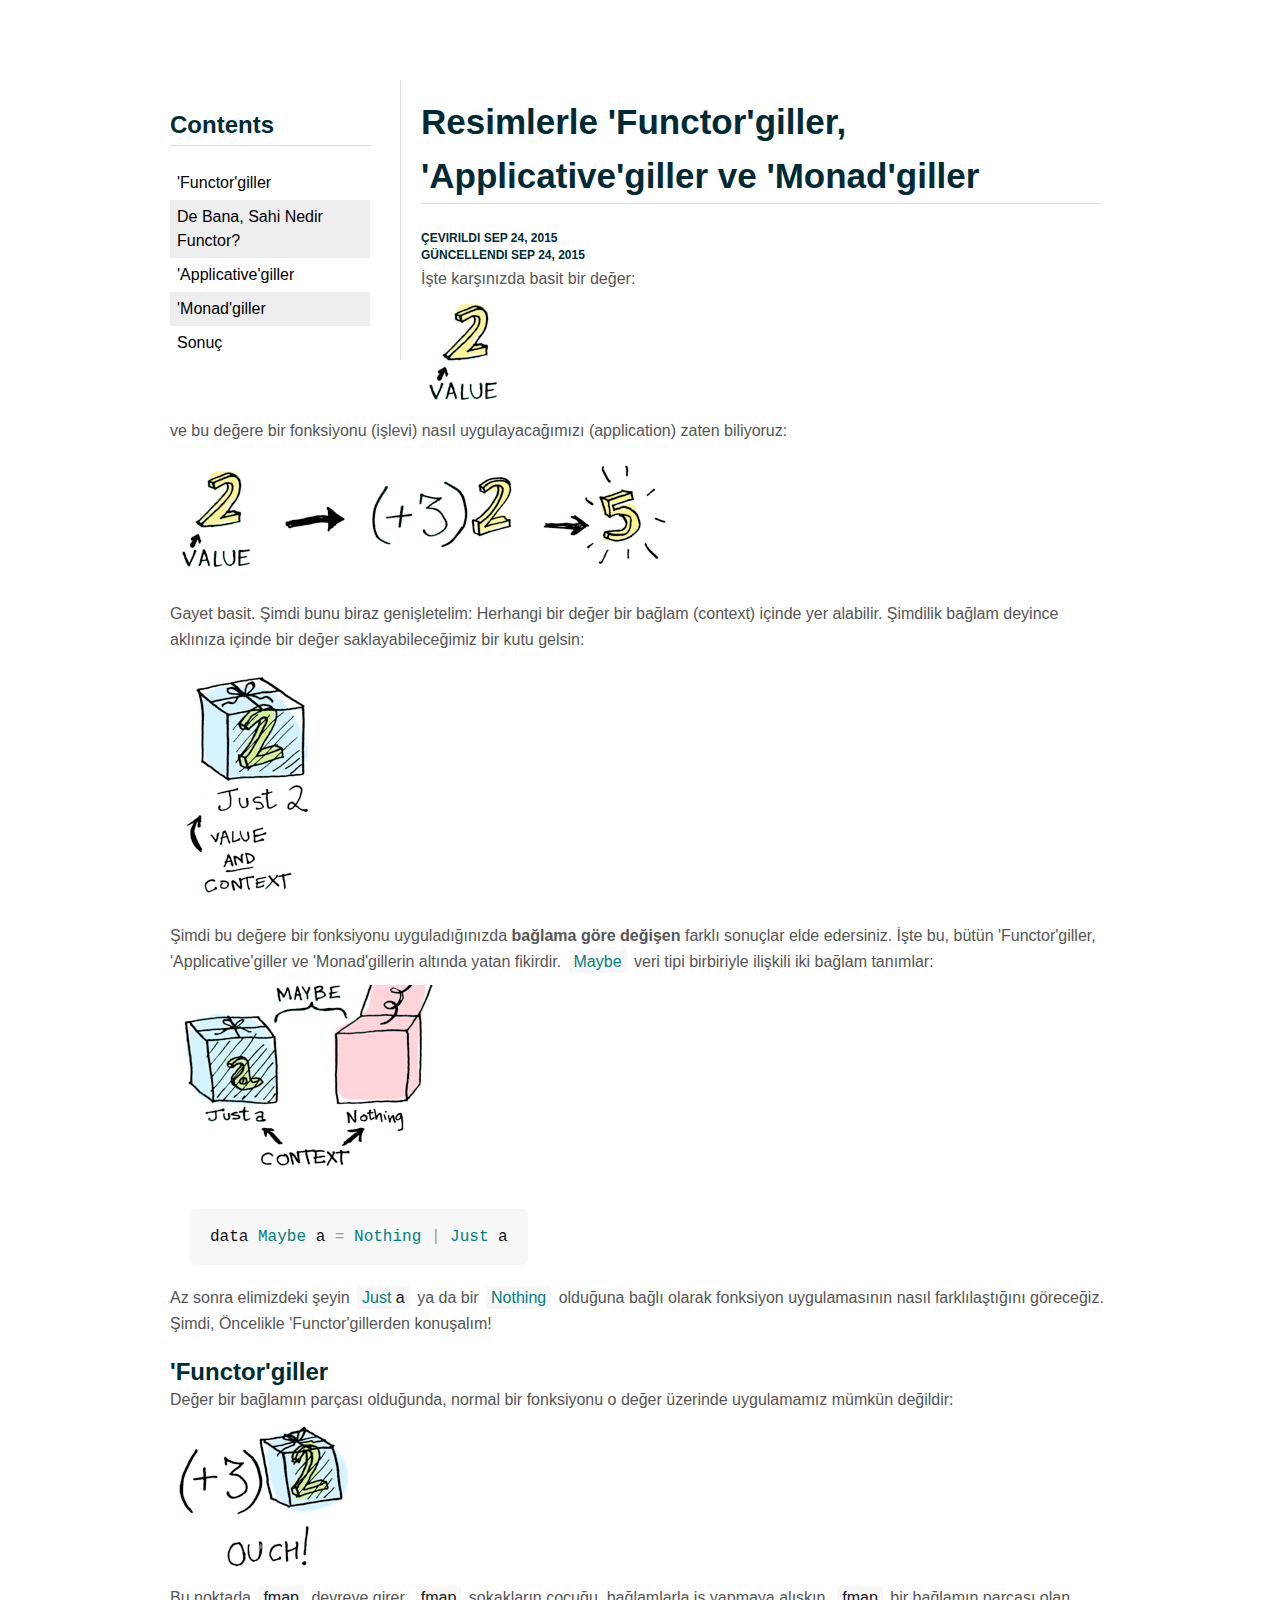
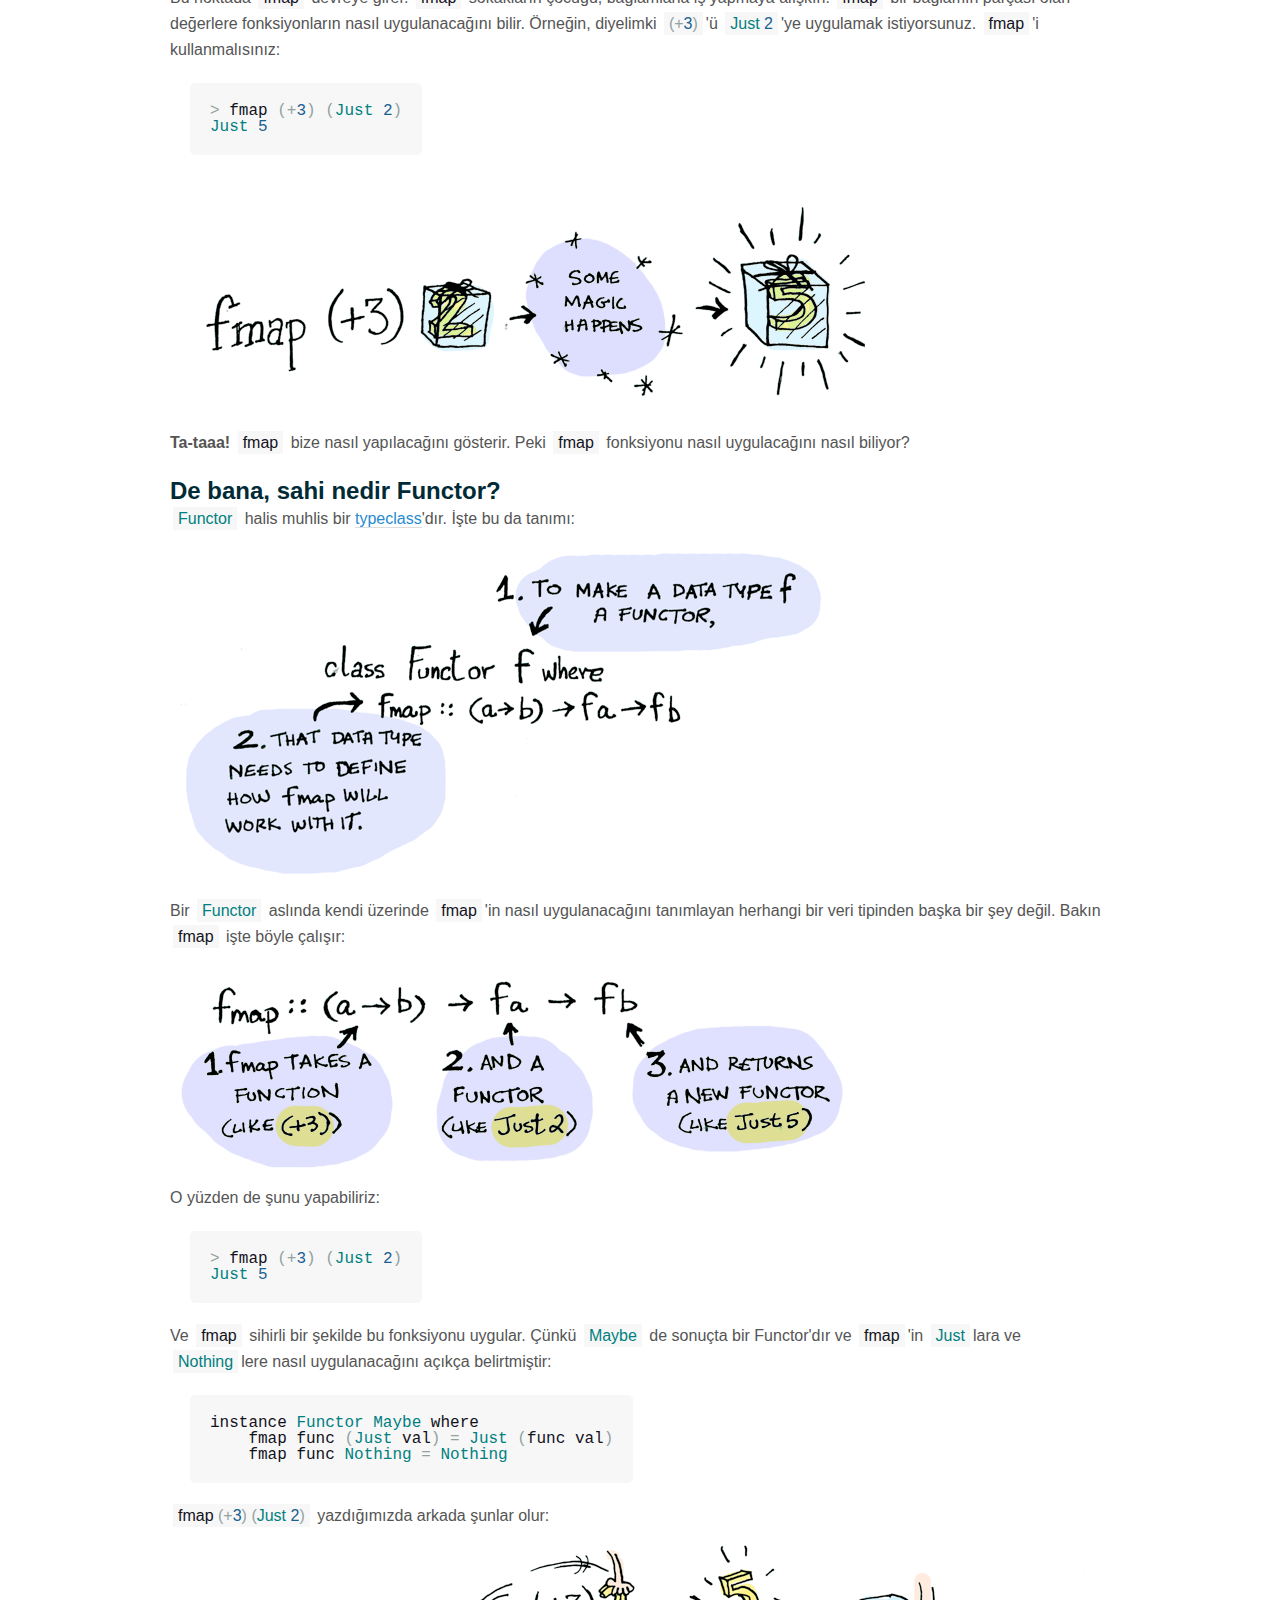
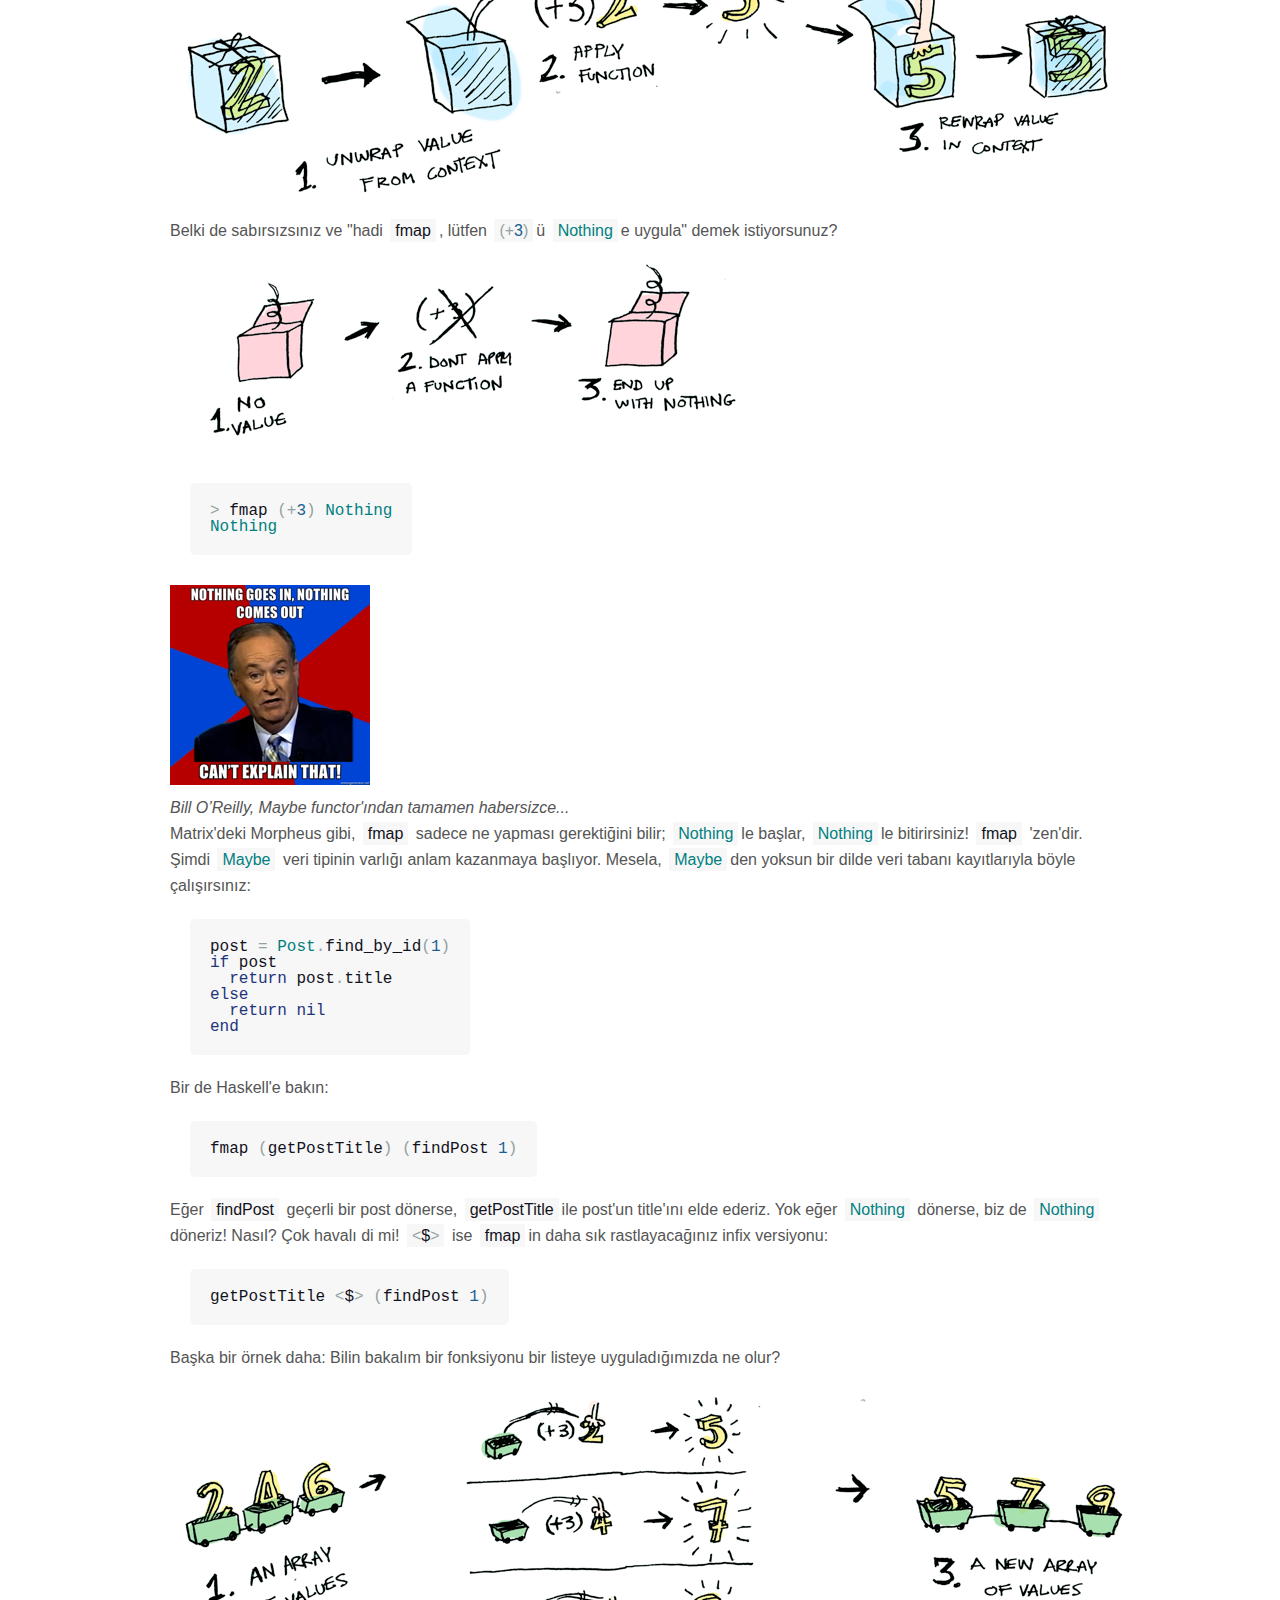
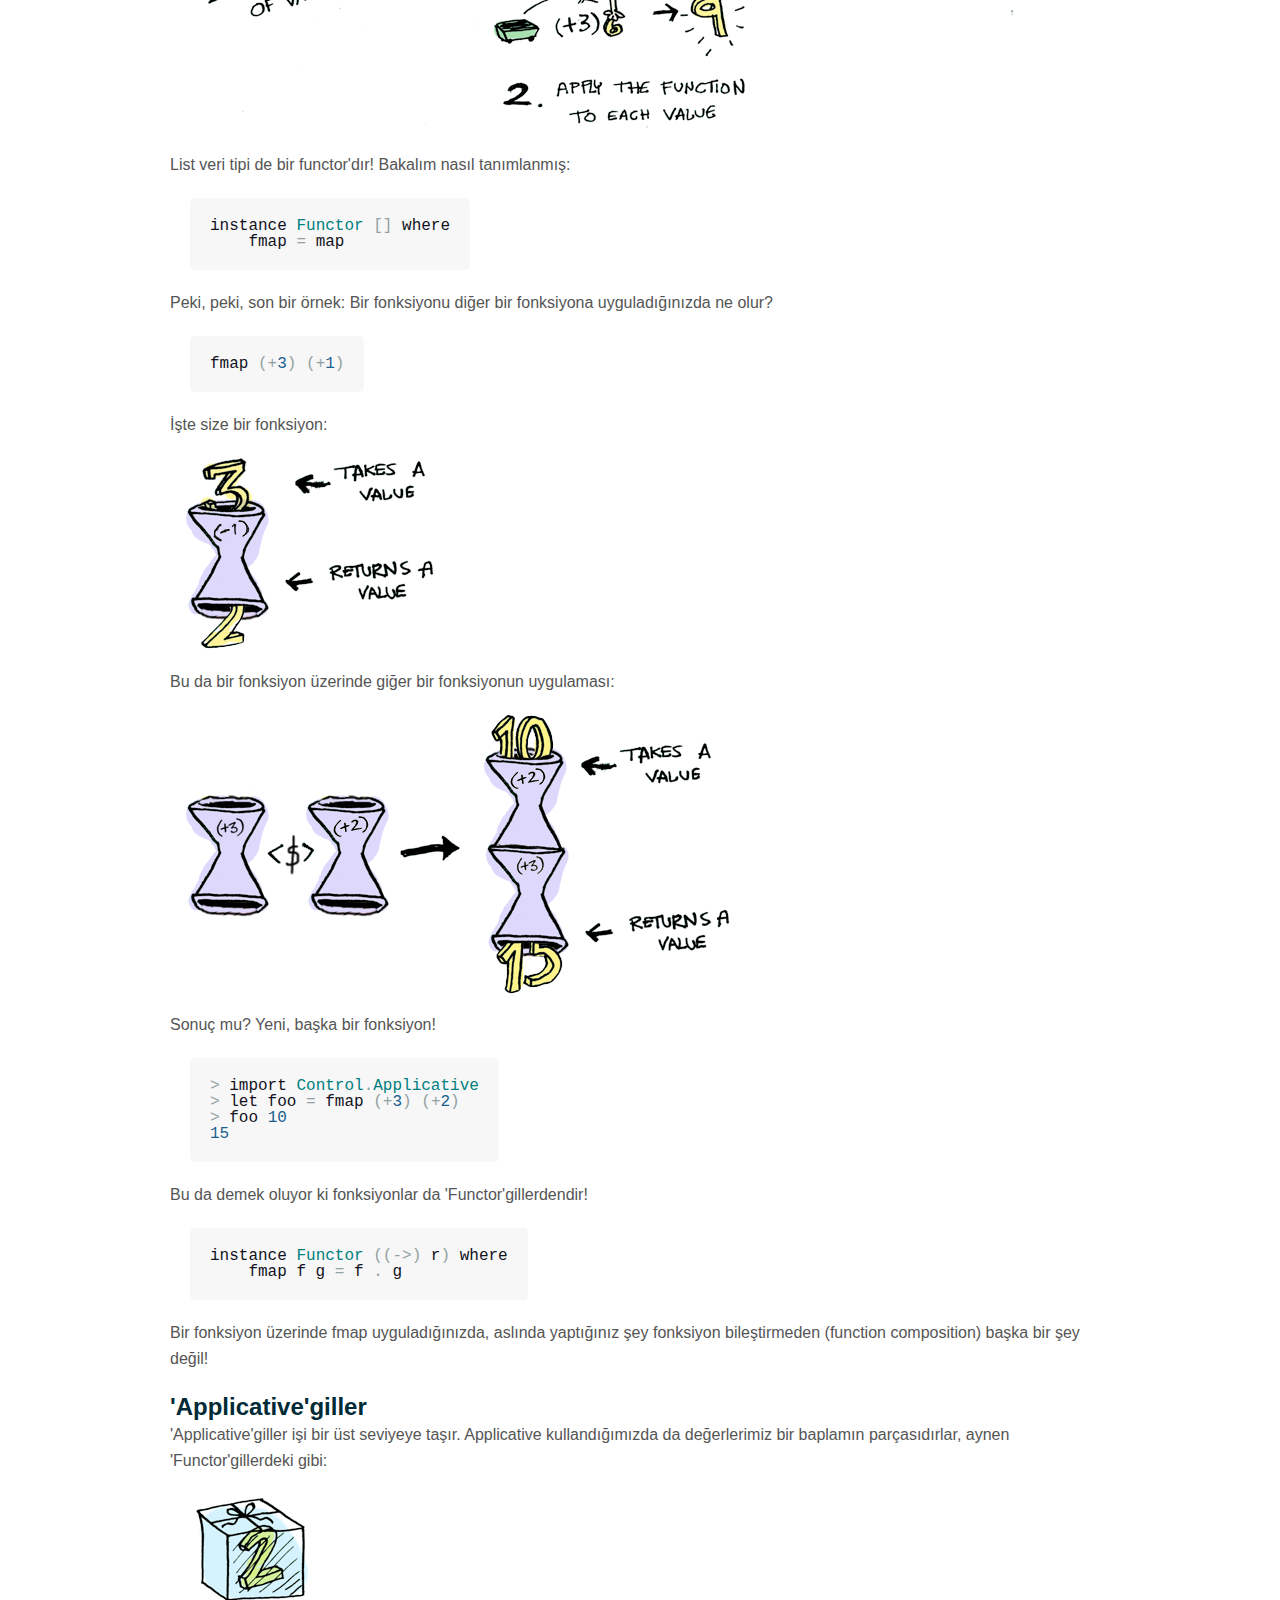
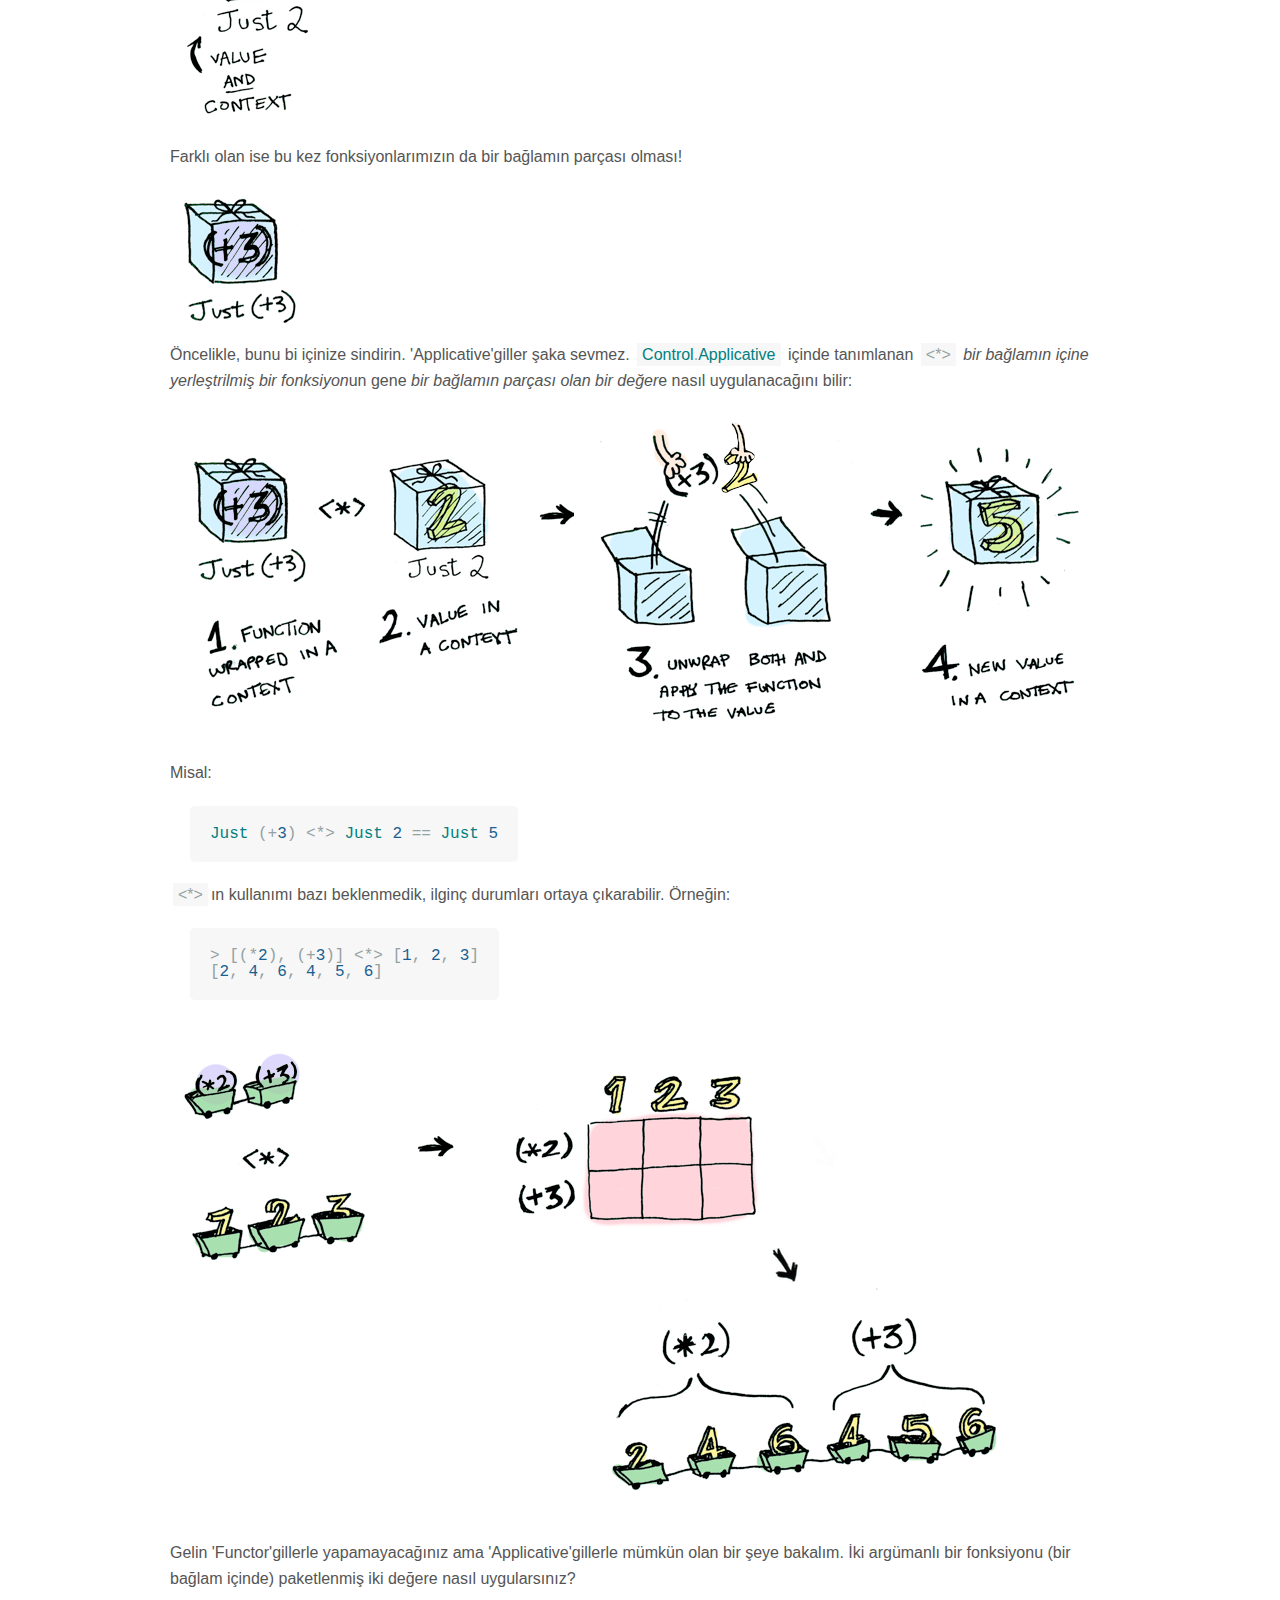
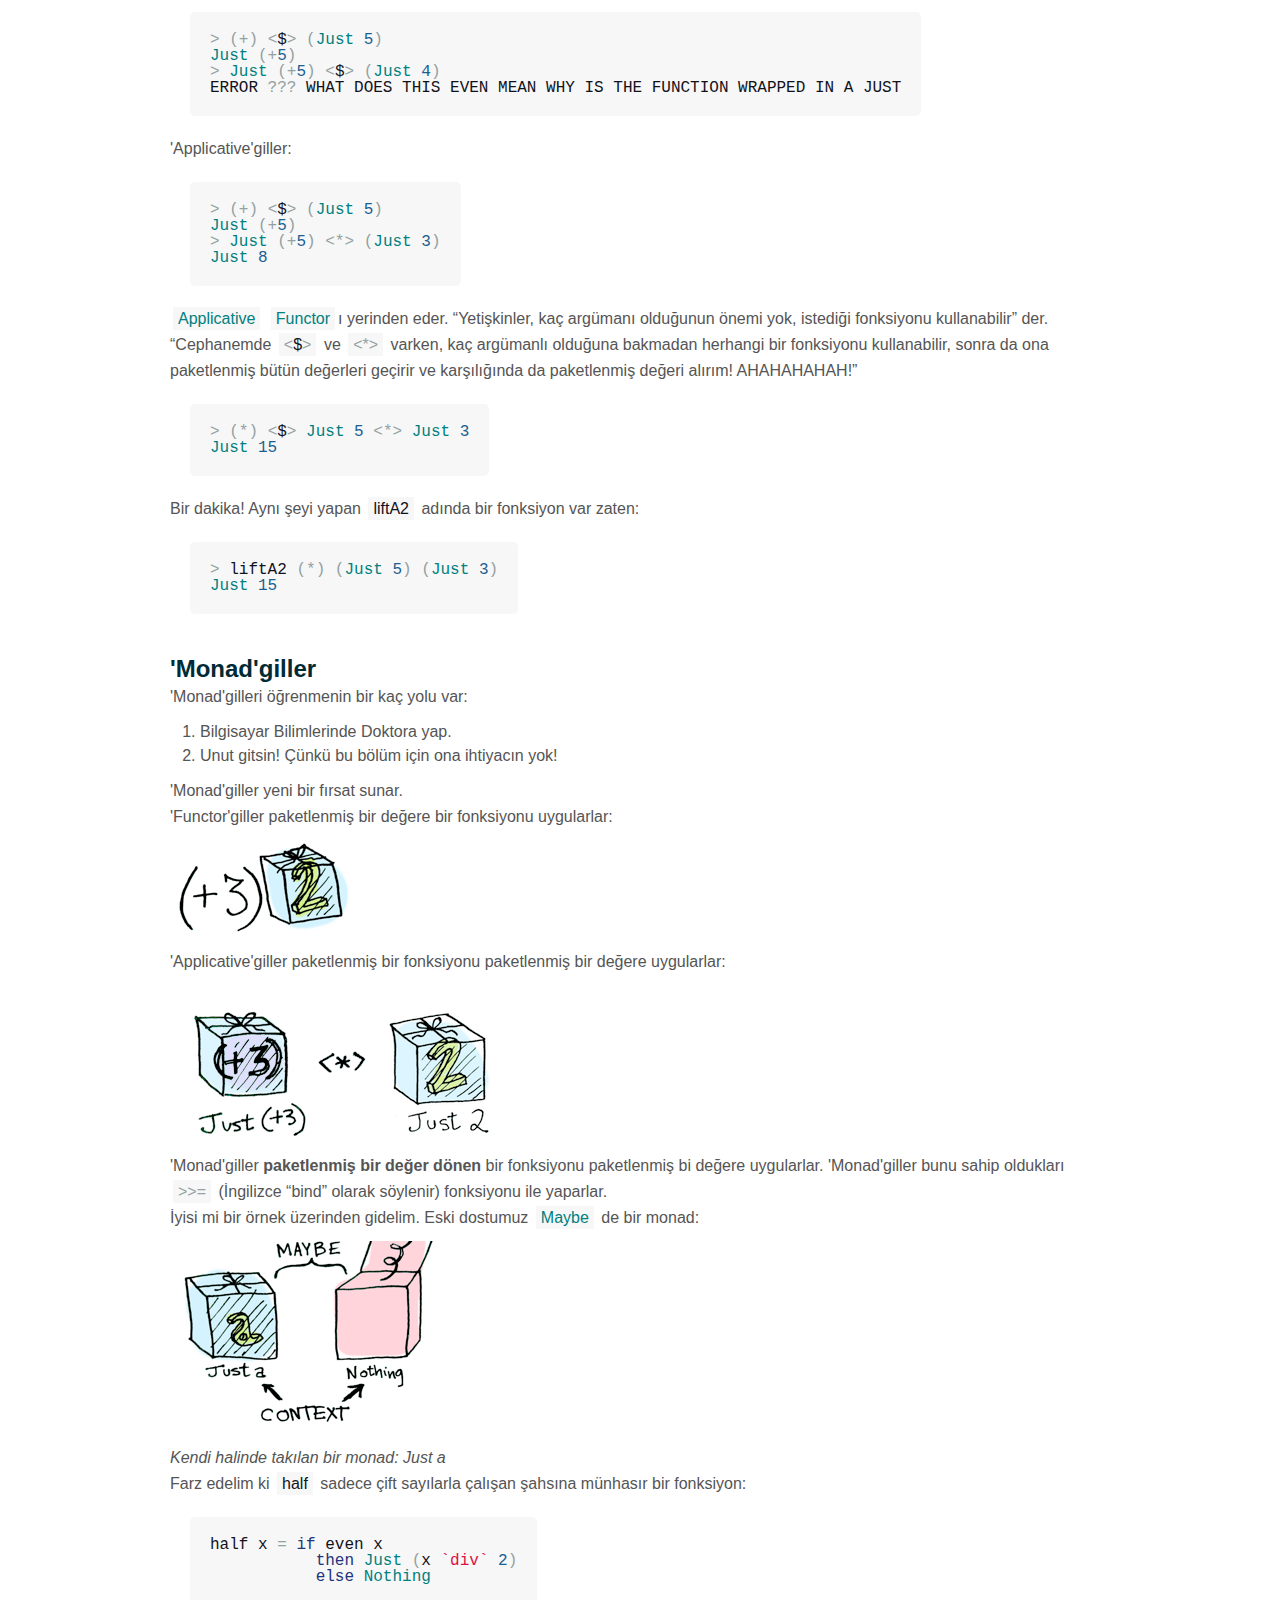
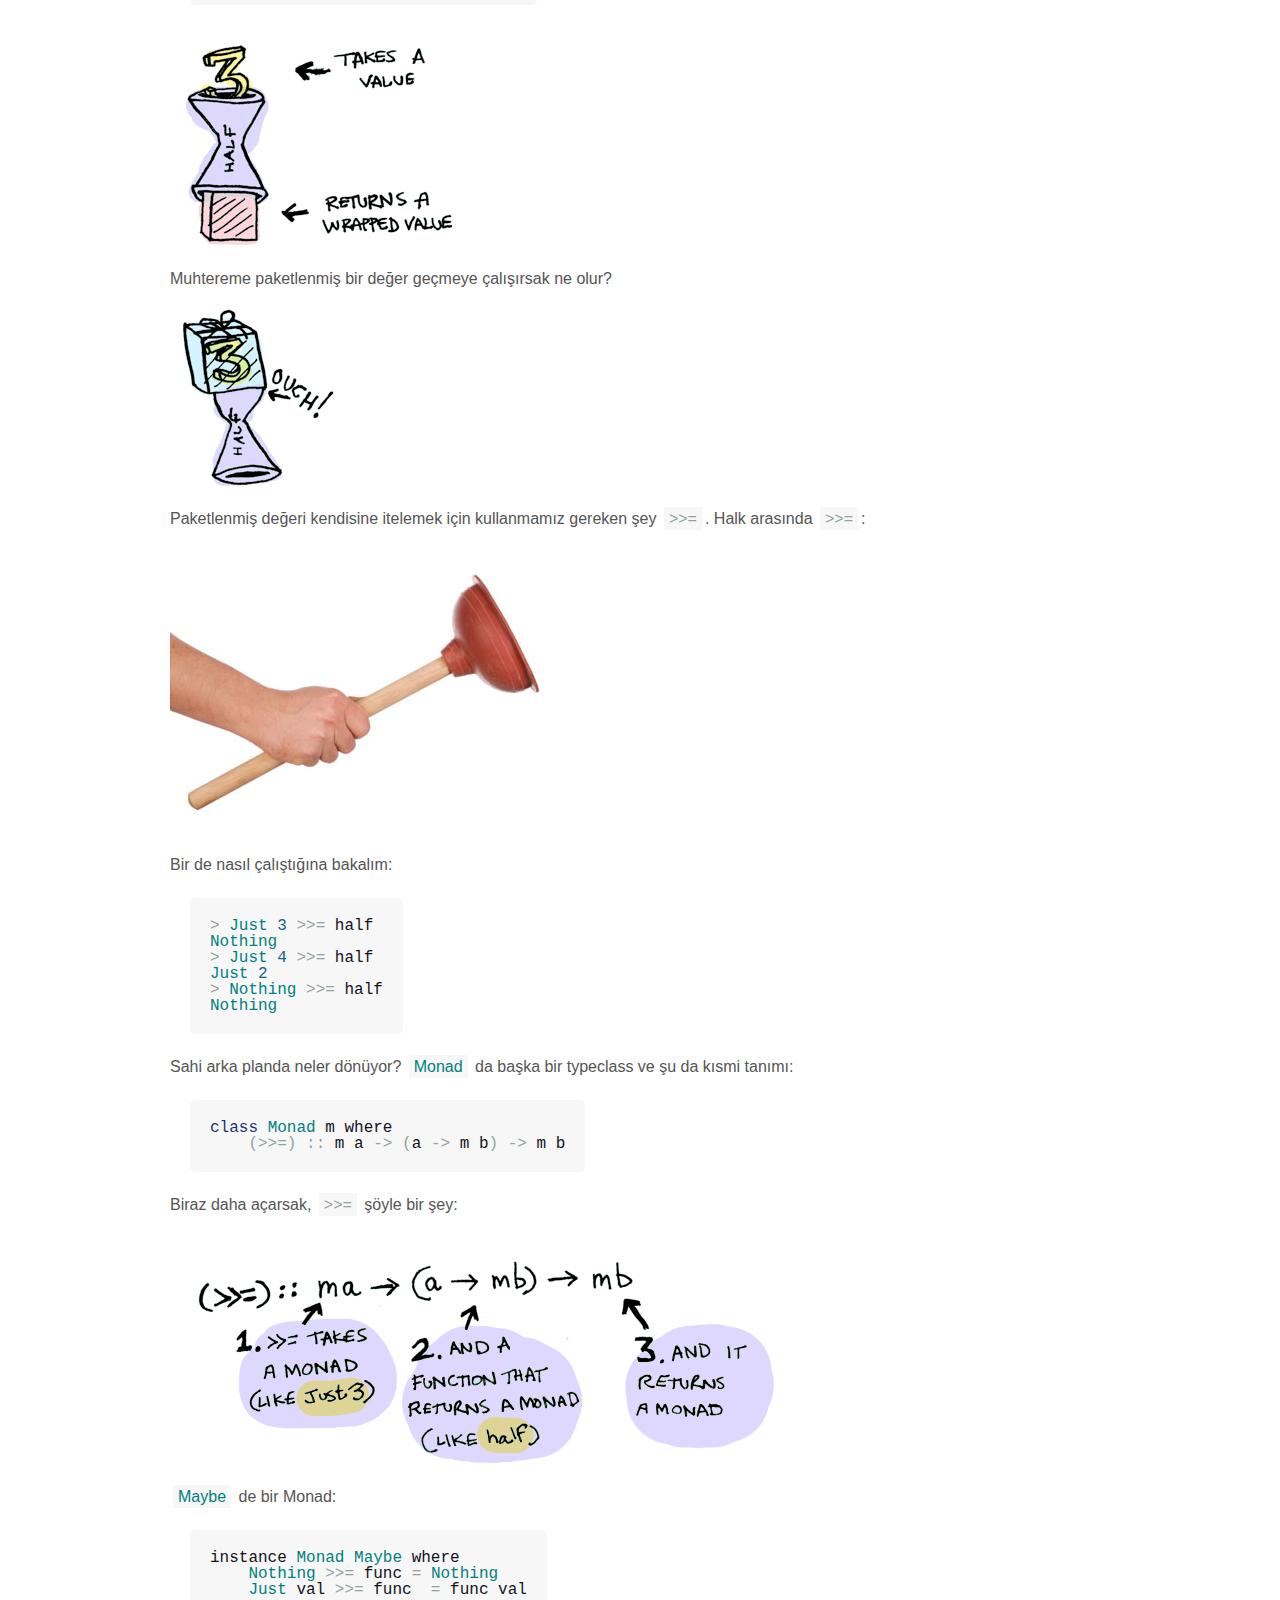
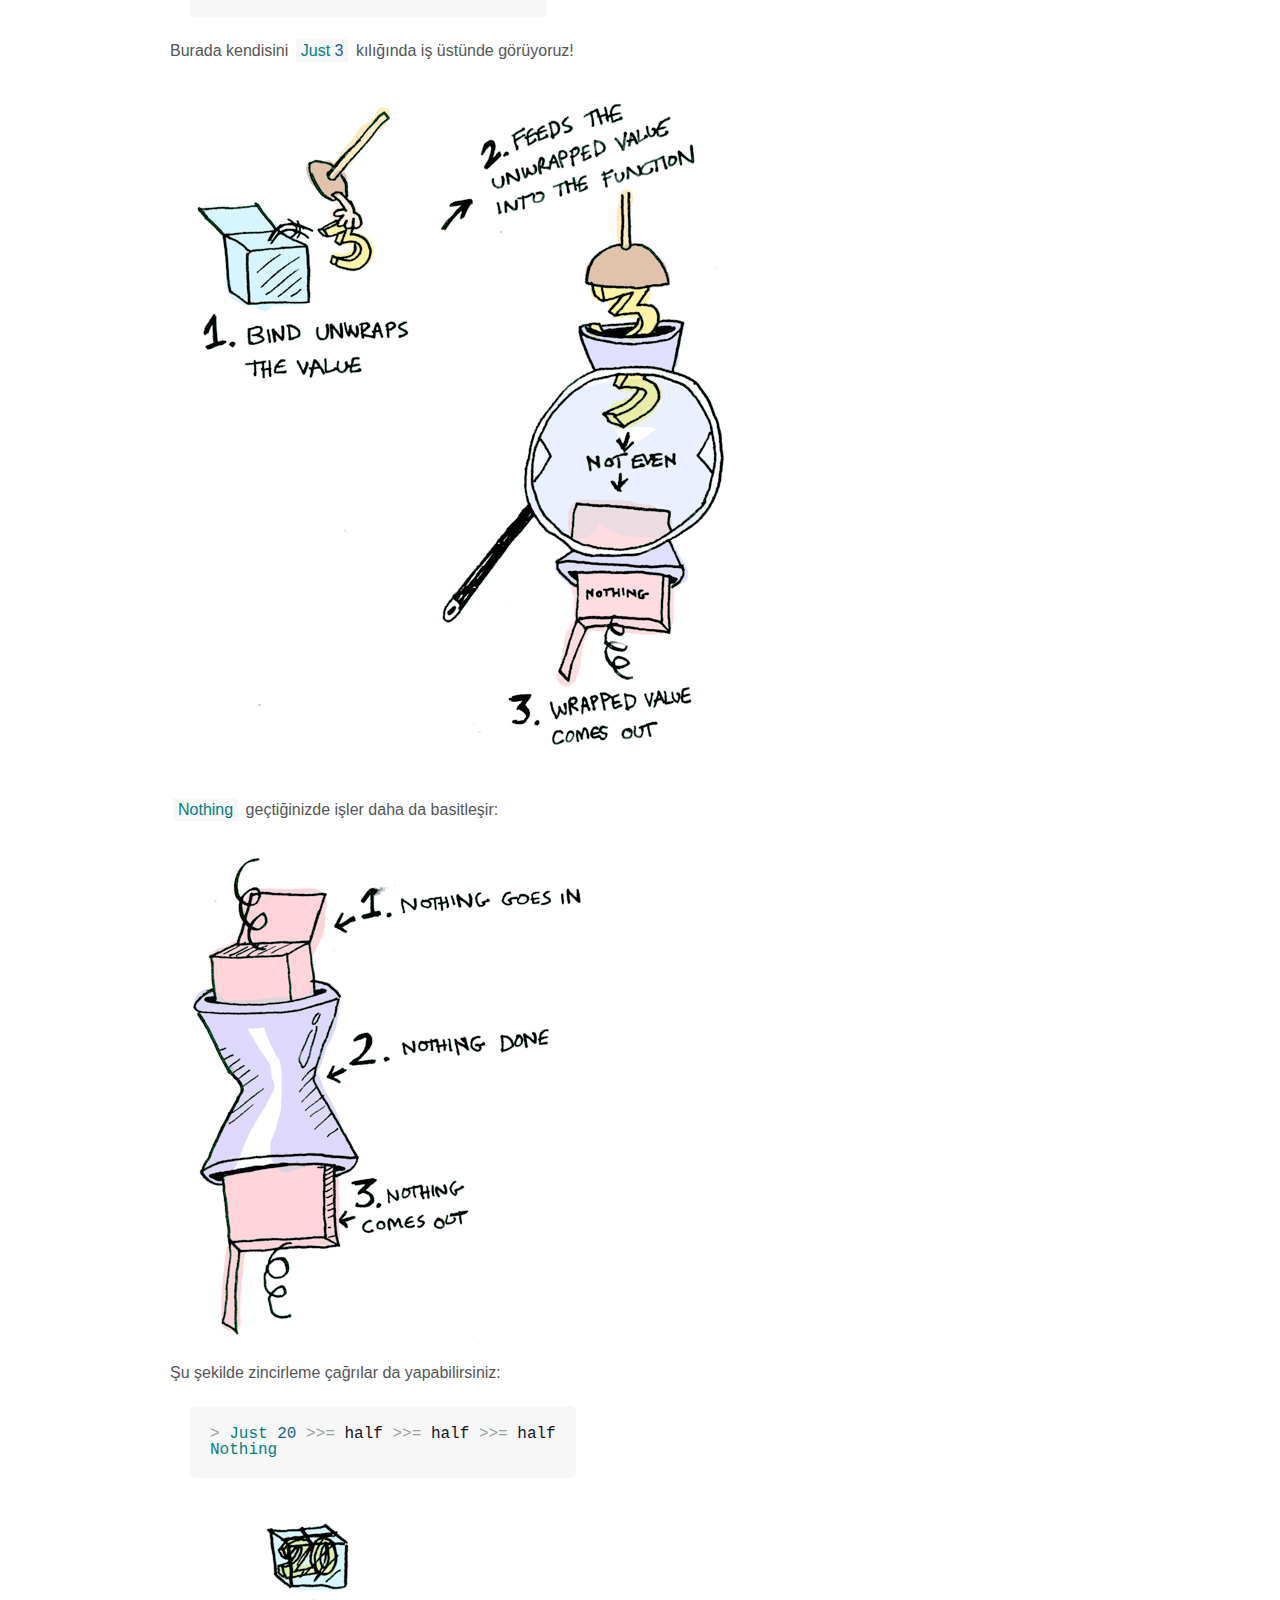
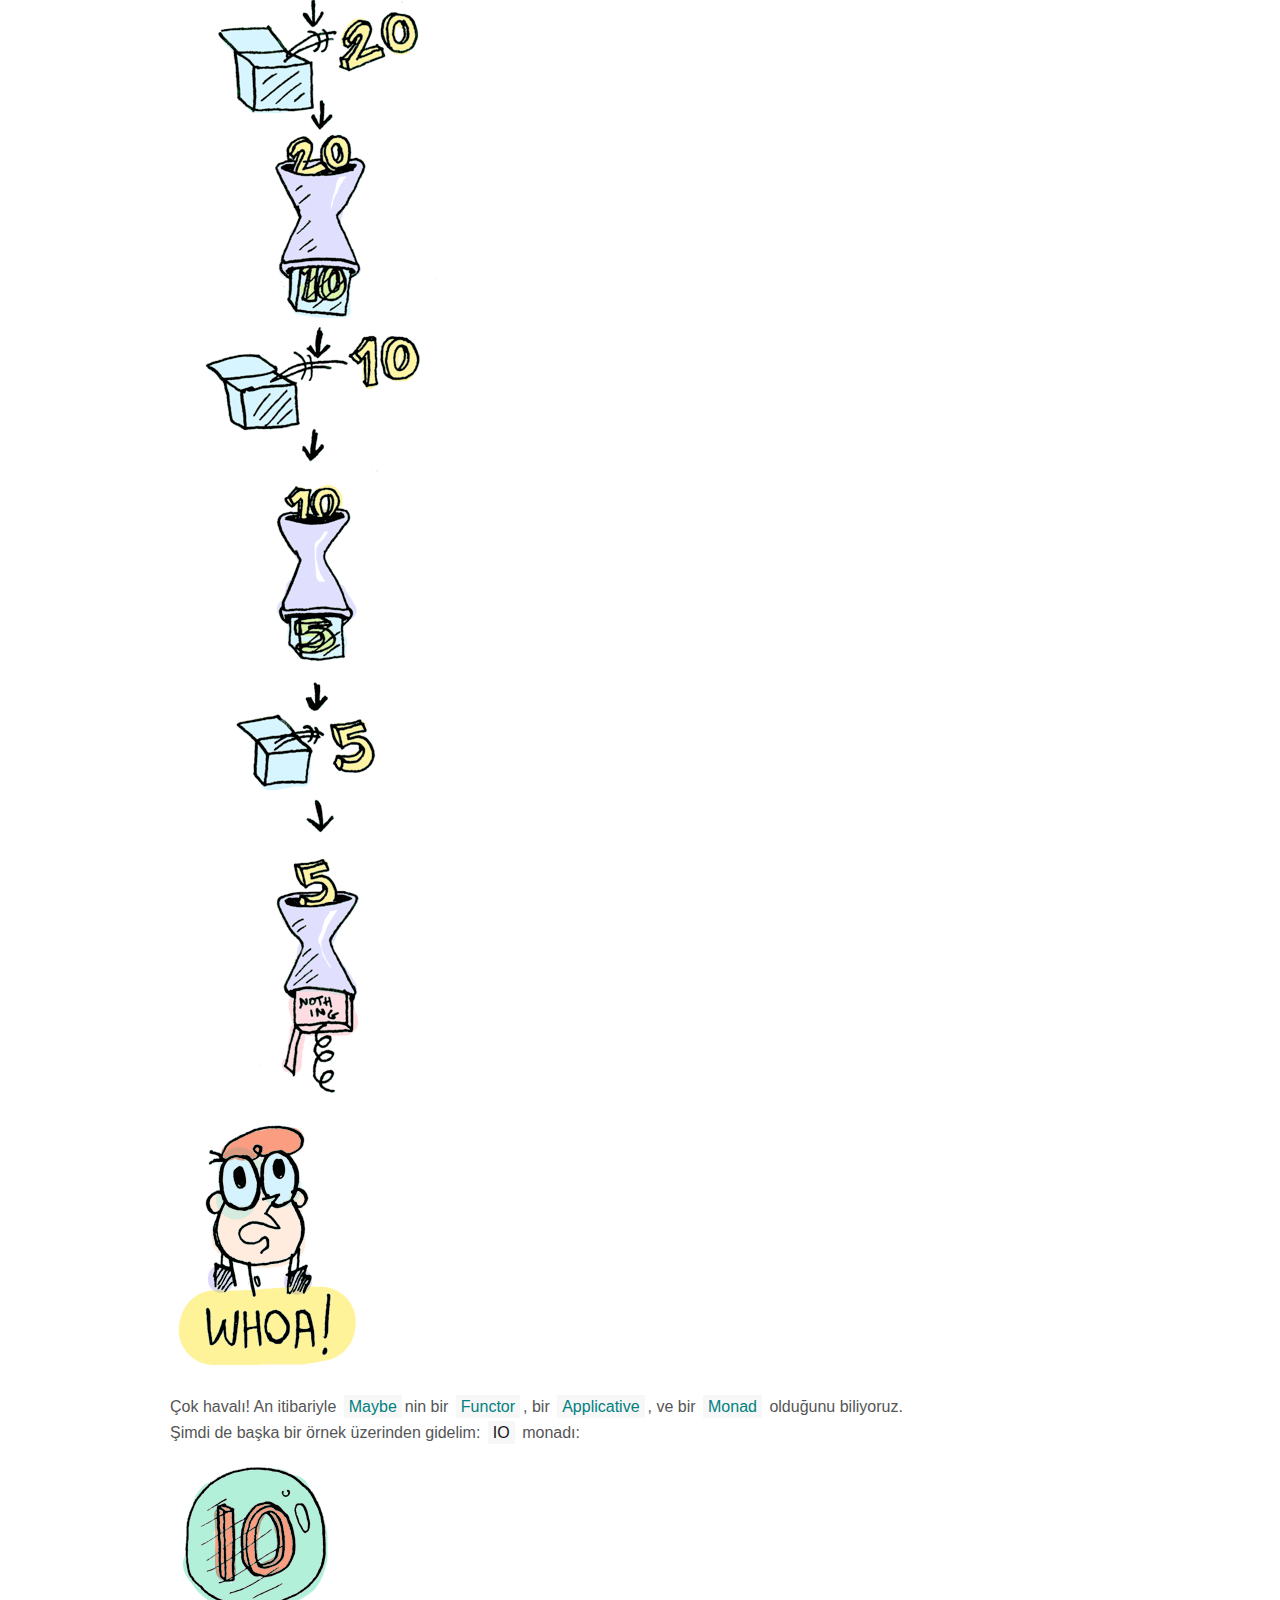
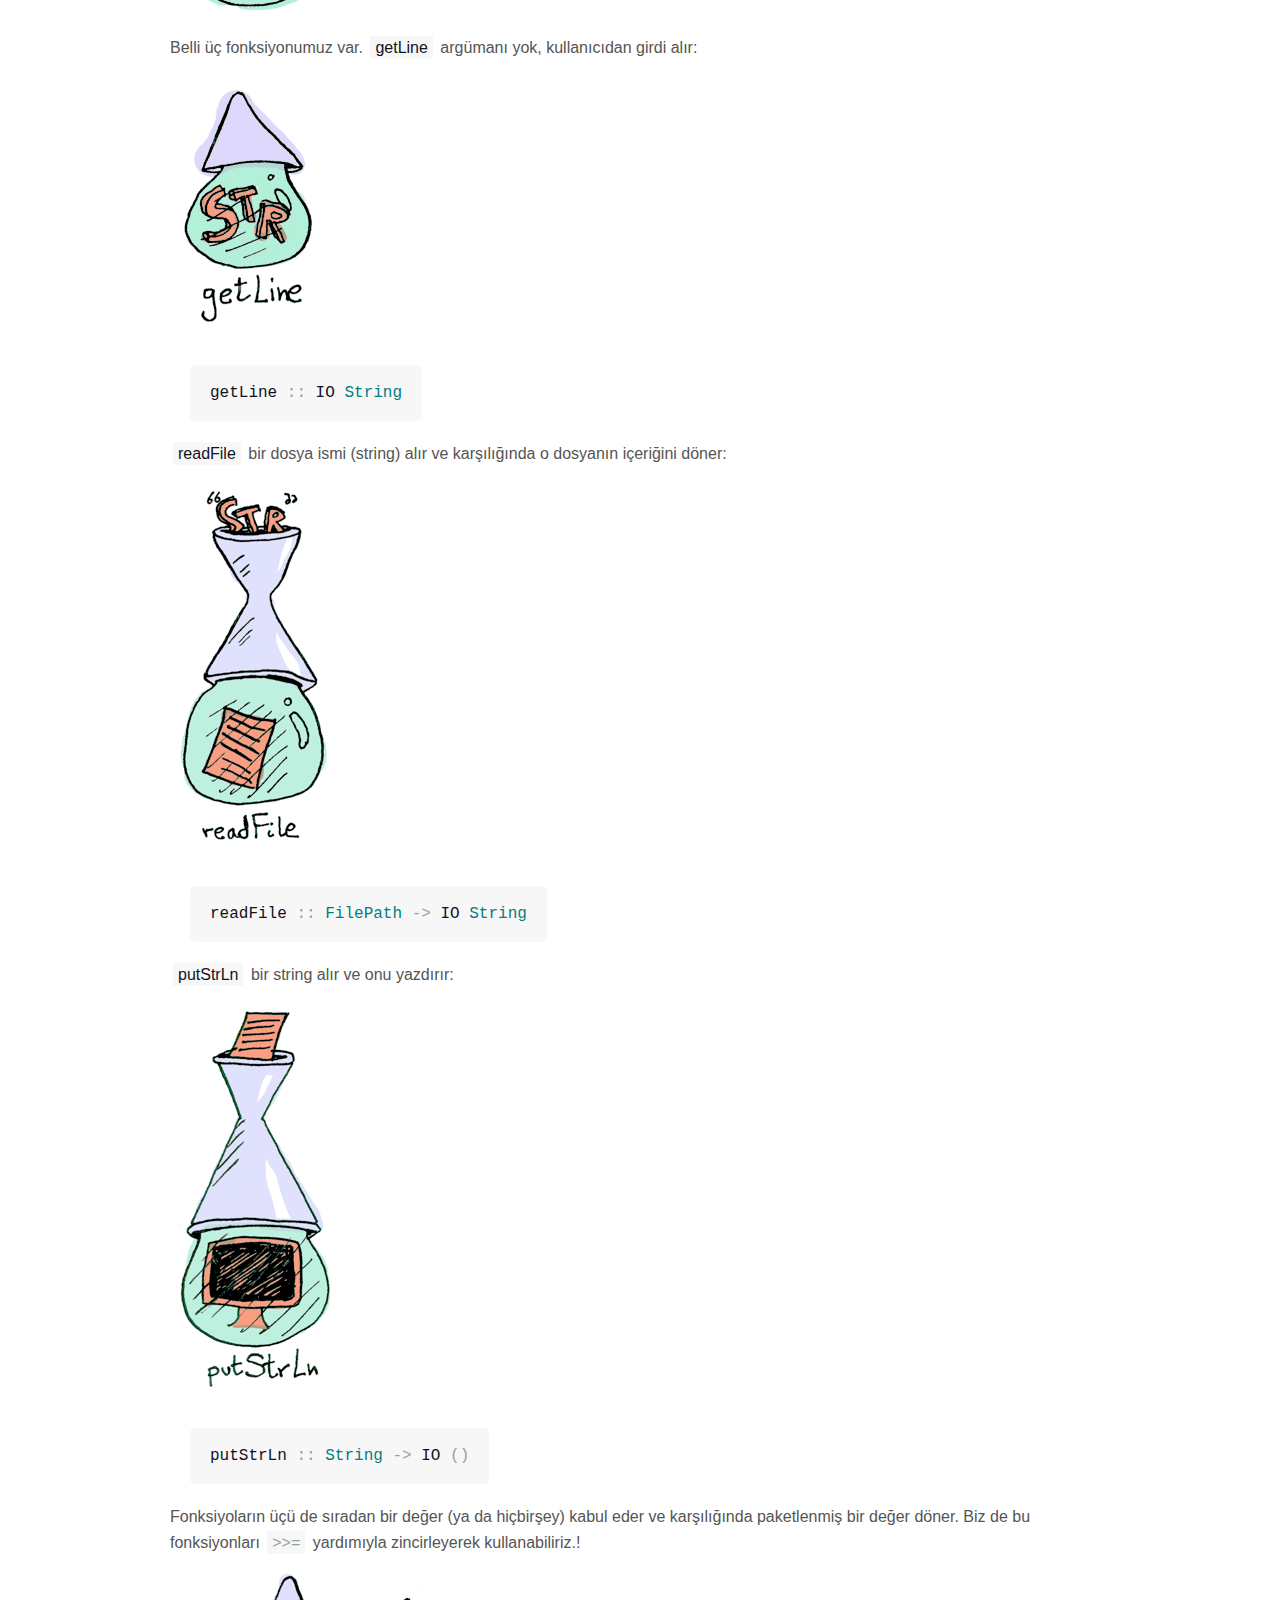
==== commit 56d56805: "Complete translation" ====
--- a/functors-applicatives-monads-in-pictures.html
+++ b/functors-applicatives-monads-in-pictures.html
@@ -1,7 +1,10 @@
 <!DOCTYPE html>
 <!-- saved from url=(0083)http://adit.io/posts/2013-04-17-functors,_applicatives,_and_monads_in_pictures.html -->
-<html itemscope="" itemtype="http://schema.org/Blog"><head><meta http-equiv="Content-Type" content="text/html; charset=UTF-8">
-    <title>Functors, Applicatives, And Monads In Pictures - adit.io</title>
+<html itemscope="" itemtype="http://schema.org/Blog">
+  <head>
+    <meta http-equiv="Content-Type" content="text/html; charset=UTF-8">
+    <meta charset="UTF-8">
+    <title>Resimlerle 'Functor'giller, 'Applicative'giller ve 'Monad'giller</title>
 
     <meta name="viewport" content="width=320">
     <meta itemprop="name" content="adit.io">
@@ -15,51 +18,45 @@
     <link rel="stylesheet" href="./functors-applicatives-monads-in-pictures_files/bootstrap.css">
 	<script type="text/javascript" async="" src="./functors-applicatives-monads-in-pictures_files/ga.js"></script><script type="text/javascript" async="" src="./functors-applicatives-monads-in-pictures_files/embed.js"></script></head>
   <body onload="prettyPrint()">
-    <ul id="menu">
-      <li><a href="http://adit.io/index.html">&gt; adit.io</a></li>
-      <li><a href="http://git.io/egon">Github</a></li>
-      <li class="highlight"><a href="http://manning.com/bhargava">Buy my book! Grokking Algorithms</a></li>
-    </ul>
     <div id="container" class="container">
       <div class="row">
         <div id="content" class="span12">
 
 <ul id="sections">
 <h2>Contents</h2>
-<li><a href="http://adit.io/posts/2013-04-17-functors,_applicatives,_and_monads_in_pictures.html#functors">Functors</a></li>
-<li><a href="http://adit.io/posts/2013-04-17-functors,_applicatives,_and_monads_in_pictures.html#just-what-is-a-functor-really">Just What Is A Functor, Really?</a></li>
-<li><a href="http://adit.io/posts/2013-04-17-functors,_applicatives,_and_monads_in_pictures.html#applicatives">Applicatives</a></li>
-<li><a href="http://adit.io/posts/2013-04-17-functors,_applicatives,_and_monads_in_pictures.html#monads">Monads</a></li>
-<li><a href="http://adit.io/posts/2013-04-17-functors,_applicatives,_and_monads_in_pictures.html#conclusion">Conclusion</a></li>
-<li><a href="http://adit.io/posts/2013-04-17-functors,_applicatives,_and_monads_in_pictures.html#translations">Translations</a></li>
+<li><a href="#functors">'Functor'giller</a></li>
+<li><a href="#just-what-is-a-functor-really">De Bana, Sahi Nedir Functor?</a></li>
+<li><a href="#applicatives">'Applicative'giller</a></li>
+<li><a href="#monads">'Monad'giller</a></li>
+<li><a href="#conclusion">Sonuç</a></li>
 
 </ul>
 
-          <h1>Functors, Applicatives, And Monads In Pictures</h1>
-<time>Written April 17, 2013</time> <time class="second">Updated May 20, 2013</time>
-
-<p>Here’s a simple value: <img src="./functors-applicatives-monads-in-pictures_files/value.png"></p>
-<p>And we know how to apply a function to this value: <img src="./functors-applicatives-monads-in-pictures_files/value_apply.png"></p>
-<p>Simple enough. Lets extend this by saying that any value can be in a context. For now you can think of a context as a box that you can put a value in:</p>
+          <h1>Resimlerle 'Functor'giller, 'Applicative'giller ve 'Monad'giller</h1>
+<time>Çevirildi Sep 24, 2015</time> <time class="second">Güncellendi Sep 24, 2015</time>
+
+<p>İşte karşınızda basit bir değer: <img src="./functors-applicatives-monads-in-pictures_files/value.png"></p>
+<p>ve bu değere bir fonksiyonu (işlevi) nasıl uygulayacağımızı (application) zaten biliyoruz: <img src="./functors-applicatives-monads-in-pictures_files/value_apply.png"></p>
+<p>Gayet basit. Şimdi bunu biraz genişletelim: Herhangi bir değer bir bağlam (context) içinde yer alabilir. Şimdilik bağlam deyince aklınıza içinde bir değer saklayabileceğimiz bir kutu gelsin:</p>
 <div class="figure">
   <img src="./functors-applicatives-monads-in-pictures_files/value_and_context.png">
   <p class="caption"></p>
 </div>
-<p>Now when you apply a function to this value, you’ll get different results <strong>depending on the context</strong>. This is the idea that Functors, Applicatives, Monads, Arrows etc are all based on. The <code class="lang-rb"><span class="typ">Maybe</span></code> data type defines two related contexts:</p>
+<p>Şimdi bu değere bir fonksiyonu uyguladığınızda <strong>bağlama göre değişen</strong> farklı sonuçlar elde edersiniz. İşte bu, bütün 'Functor'giller, 'Applicative'giller ve 'Monad'gillerin altında yatan fikirdir. <code class="lang-rb"><span class="typ">Maybe</span></code> veri tipi birbiriyle ilişkili iki bağlam tanımlar:</p>
 <div class="figure">
   <img src="./functors-applicatives-monads-in-pictures_files/context.png">
   <p class="caption"></p>
 </div>
 <pre class="lang-rb"><span class="pln">  </span><code class="lang-rb"><span class="pln"><span class="pln">data </span></span><span class="typ"><span class="typ">Maybe</span></span><span class="pln"><span class="pln"> a </span></span><span class="pun"><span class="pun">=</span></span><span class="pln"><span class="pln"> </span></span><span class="typ"><span class="typ">Nothing</span></span><span class="pln"><span class="pln"> </span></span><span class="pun"><span class="pun">|</span></span><span class="pln"><span class="pln"> </span></span><span class="typ"><span class="typ">Just</span></span><span class="pln"><span class="pln"> a</span></span></code>
 </pre>
-<p>In a second we’ll see how function application is different when something is a <code class="lang-rb"><span class="typ">Just</span><span class="pln"> a</span></code> versus a <code class="lang-rb"><span class="typ">Nothing</span></code>. First let’s talk about Functors!</p>
-<h2 id="functors">Functors</h2>
-<p>When a value is wrapped in a context, you can’t apply a normal function to it:</p>
+<p>Az sonra elimizdeki şeyin <code class="lang-rb"><span class="typ">Just</span><span class="pln"> a</span></code>  ya da bir <code class="lang-rb"><span class="typ">Nothing</span></code> olduğuna bağlı olarak fonksiyon uygulamasının nasıl farklılaştığını göreceğiz. Şimdi, Öncelikle 'Functor'gillerden konuşalım!</p>
+<h2 id="functors">'Functor'giller</h2>
+<p>Değer bir bağlamın parçası olduğunda, normal bir fonksiyonu o değer üzerinde uygulamamız mümkün değildir:</p>
 <div class="figure">
   <img src="./functors-applicatives-monads-in-pictures_files/no_fmap_ouch.png">
   <p class="caption"></p>
 </div>
-<p>This is where <code class="lang-rb"><span class="pln">fmap</span></code> comes in. <code class="lang-rb"><span class="pln">fmap</span></code> is from the street, <code class="lang-rb"><span class="pln">fmap</span></code> is hip to contexts. <code class="lang-rb"><span class="pln">fmap</span></code> knows how to apply functions to values that are wrapped in a context. For example, suppose you want to apply <code class="lang-rb"><span class="pun">(+</span><span class="lit">3</span><span class="pun">)</span></code> to <code class="lang-rb"><span class="typ">Just</span><span class="pln"> </span><span class="lit">2</span></code>. Use <code class="lang-rb"><span class="pln">fmap</span></code>:</p>
+<p>Bu noktada <code class="lang-rb"><span class="pln">fmap</span></code> devreye girer. <code class="lang-rb"><span class="pln">fmap</span></code> sokakların çocuğu, bağlamlarla iş yapmaya alışkın. <code class="lang-rb"><span class="pln">fmap</span></code> bir bağlamın parçası olan değerlere fonksiyonların nasıl uygulanacağını bilir. Örneğin, diyelimki <code class="lang-rb"><span class="pun">(+</span><span class="lit">3</span><span class="pun">)</span></code>'ü <code class="lang-rb"><span class="typ">Just</span><span class="pln"> </span><span class="lit">2</span></code>'ye uygulamak istiyorsunuz. <code class="lang-rb"><span class="pln">fmap</span></code>'i kullanmalısınız:</p>
 <pre class="lang-rb"><span class="pln">  </span><code class="lang-rb"><span class="pun"><span class="pun">&gt;</span></span><span class="pln"><span class="pln"> fmap </span></span><span class="pun"><span class="pun">(+</span></span><span class="lit"><span class="lit">3</span></span><span class="pun"><span class="pun">)</span></span><span class="pln"><span class="pln"> </span></span><span class="pun"><span class="pun">(</span></span><span class="typ"><span class="typ">Just</span></span><span class="pln"><span class="pln"> </span></span><span class="lit"><span class="lit">2</span></span><span class="pun"><span class="pun">)</span></span><span class="pln"><span class="pln">
 </span></span><span class="typ"><span class="typ">Just</span></span><span class="pln"><span class="pln"> </span></span><span class="lit"><span class="lit">5</span></span></code>
 </pre>
@@ -68,35 +65,35 @@
   <p class="caption"></p>
 </div>
 <p>
-  <strong>Bam!</strong>
-  <code class="lang-rb"><span class="pln">fmap</span></code> shows us how it’s done! But how does <code class="lang-rb"><span class="pln">fmap</span></code> know how to apply the function?</p>
-<h2 id="just-what-is-a-functor-really">Just what is a Functor, really?</h2>
-<p>
-  <code class="lang-rb"><span class="typ">Functor</span></code> is a <a href="http://learnyouahaskell.com/types-and-typeclasses#typeclasses-101">typeclass</a>. Here’s the definition:</p>
+  <strong>Ta-taaa!</strong>
+  <code class="lang-rb"><span class="pln">fmap</span></code> bize nasıl yapılacağını gösterir. Peki <code class="lang-rb"><span class="pln">fmap</span></code> fonksiyonu nasıl uygulacağını nasıl biliyor?</p>
+<h2 id="just-what-is-a-functor-really">De bana, sahi nedir Functor?</h2>
+<p>
+  <code class="lang-rb"><span class="typ">Functor</span></code> halis muhlis bir <a href="http://learnyouahaskell.com/types-and-typeclasses#typeclasses-101">typeclass</a>'dır. İşte bu da tanımı:</p>
 <div class="figure">
   <img src="./functors-applicatives-monads-in-pictures_files/functor_def.png">
   <p class="caption"></p>
 </div>
-<p>A <code class="lang-rb"><span class="typ">Functor</span></code> is any data type that defines how <code class="lang-rb"><span class="pln">fmap</span></code> applies to it. Here’s how <code class="lang-rb"><span class="pln">fmap</span></code> works:</p>
+<p>Bir <code class="lang-rb"><span class="typ">Functor</span></code> aslında kendi üzerinde <code class="lang-rb"><span class="pln">fmap</span></code>'in nasıl uygulanacağını tanımlayan herhangi bir veri tipinden başka bir şey değil. Bakın <code class="lang-rb"><span class="pln">fmap</span></code> işte böyle çalışır:</p>
 <div class="figure">
   <img src="./functors-applicatives-monads-in-pictures_files/fmap_def.png">
   <p class="caption"></p>
 </div>
-<p>So we can do this:</p>
+<p>O yüzden de şunu yapabiliriz:</p>
 <pre class="lang-rb"><span class="pln">  </span><code class="lang-rb"><span class="pun"><span class="pun">&gt;</span></span><span class="pln"><span class="pln"> fmap </span></span><span class="pun"><span class="pun">(+</span></span><span class="lit"><span class="lit">3</span></span><span class="pun"><span class="pun">)</span></span><span class="pln"><span class="pln"> </span></span><span class="pun"><span class="pun">(</span></span><span class="typ"><span class="typ">Just</span></span><span class="pln"><span class="pln"> </span></span><span class="lit"><span class="lit">2</span></span><span class="pun"><span class="pun">)</span></span><span class="pln"><span class="pln">
 </span></span><span class="typ"><span class="typ">Just</span></span><span class="pln"><span class="pln"> </span></span><span class="lit"><span class="lit">5</span></span></code>
 </pre>
-<p>And <code class="lang-rb"><span class="pln">fmap</span></code> magically applies this function, because <code class="lang-rb"><span class="typ">Maybe</span></code> is a Functor. It specifies how <code class="lang-rb"><span class="pln">fmap</span></code> applies to <code class="lang-rb"><span class="typ">Just</span></code>s and <code class="lang-rb"><span class="typ">Nothing</span></code>s:</p>
+<p>Ve <code class="lang-rb"><span class="pln">fmap</span></code> sihirli bir şekilde bu fonksiyonu uygular. Çünkü <code class="lang-rb"><span class="typ">Maybe</span></code> de sonuçta bir Functor'dır ve <code class="lang-rb"><span class="pln">fmap</span></code>'in <code class="lang-rb"><span class="typ">Just</span></code>lara ve <code class="lang-rb"><span class="typ">Nothing</span></code>lere nasıl uygulanacağını açıkça belirtmiştir:</p>
 <pre class="lang-rb"><span class="pln">  </span><code class="lang-rb"><span class="pln"><span class="pln">instance </span></span><span class="typ"><span class="typ">Functor</span></span><span class="pln"><span class="pln"> </span></span><span class="typ"><span class="typ">Maybe</span></span><span class="pln"><span class="pln"> where
     fmap func </span></span><span class="pun"><span class="pun">(</span></span><span class="typ"><span class="typ">Just</span></span><span class="pln"><span class="pln"> val</span></span><span class="pun"><span class="pun">)</span></span><span class="pln"><span class="pln"> </span></span><span class="pun"><span class="pun">=</span></span><span class="pln"><span class="pln"> </span></span><span class="typ"><span class="typ">Just</span></span><span class="pln"><span class="pln"> </span></span><span class="pun"><span class="pun">(</span></span><span class="pln"><span class="pln">func val</span></span><span class="pun"><span class="pun">)</span></span><span class="pln"><span class="pln">
     fmap func </span></span><span class="typ"><span class="typ">Nothing</span></span><span class="pln"><span class="pln"> </span></span><span class="pun"><span class="pun">=</span></span><span class="pln"><span class="pln"> </span></span><span class="typ"><span class="typ">Nothing</span></span></code>
 </pre>
-<p>Here’s what is happening behind the scenes when we write <code class="lang-rb"><span class="pln">fmap </span><span class="pun">(+</span><span class="lit">3</span><span class="pun">)</span><span class="pln"> </span><span class="pun">(</span><span class="typ">Just</span><span class="pln"> </span><span class="lit">2</span><span class="pun">)</span></code>:</p>
+<p><code class="lang-rb"><span class="pln">fmap </span><span class="pun">(+</span><span class="lit">3</span><span class="pun">)</span><span class="pln"> </span><span class="pun">(</span><span class="typ">Just</span><span class="pln"> </span><span class="lit">2</span><span class="pun">)</span></code> yazdığımızda arkada şunlar olur:</p>
 <div class="figure">
   <img src="./functors-applicatives-monads-in-pictures_files/fmap_just.png">
   <p class="caption"></p>
 </div>
-<p>So then you’re like, alright <code class="lang-rb"><span class="pln">fmap</span></code>, please apply <code class="lang-rb"><span class="pun">(+</span><span class="lit">3</span><span class="pun">)</span></code> to a <code class="lang-rb"><span class="typ">Nothing</span></code>?</p>
+<p>Belki de sabırsızsınız ve "hadi <code class="lang-rb"><span class="pln">fmap</span></code>, lütfen <code class="lang-rb"><span class="pun">(+</span><span class="lit">3</span><span class="pun">)</span></code>ü <code class="lang-rb"><span class="typ">Nothing</span></code>e uygula" demek istiyorsunuz?</p>
 <div class="figure">
   <img src="./functors-applicatives-monads-in-pictures_files/fmap_nothing.png">
   <p class="caption"></p>
@@ -106,9 +103,9 @@
 </pre>
 <div class="figure">
   <img src="./functors-applicatives-monads-in-pictures_files/bill.png" alt="Bill O’Reilly being totally ignorant about the Maybe functor">
-  <p class="caption">Bill O’Reilly being totally ignorant about the Maybe functor</p>
-</div>
-<p>Like Morpheus in the Matrix, <code class="lang-rb"><span class="pln">fmap</span></code> knows just what to do; you start with <code class="lang-rb"><span class="typ">Nothing</span></code>, and you end up with <code class="lang-rb"><span class="typ">Nothing</span></code>! <code class="lang-rb"><span class="pln">fmap</span></code> is zen. Now it makes sense why the <code class="lang-rb"><span class="typ">Maybe</span></code> data type exists. For example, here’s how you work with a database record in a language without <code class="lang-rb"><span class="typ">Maybe</span></code>:</p>
+  <p class="caption">Bill O’Reilly, Maybe functor'ından tamamen habersizce...</p>
+</div>
+<p>Matrix'deki Morpheus gibi, <code class="lang-rb"><span class="pln">fmap</span></code> sadece ne yapması gerektiğini bilir; <code class="lang-rb"><span class="typ">Nothing</span></code>le başlar, <code class="lang-rb"><span class="typ">Nothing</span></code>le bitirirsiniz! <code class="lang-rb"><span class="pln">fmap</span></code> 'zen'dir. Şimdi <code class="lang-rb"><span class="typ">Maybe</span></code> veri tipinin varlığı anlam kazanmaya başlıyor. Mesela, <code class="lang-rb"><span class="typ">Maybe</span></code>den yoksun bir dilde veri tabanı kayıtlarıyla böyle çalışırsınız:</p>
 <pre class="lang-rb"><span class="pln">  </span><code class="lang-rb"><span class="pln"><span class="pln">post </span></span><span class="pun"><span class="pun">=</span></span><span class="pln"><span class="pln"> </span></span><span class="typ"><span class="typ">Post</span></span><span class="pun"><span class="pun">.</span></span><span class="pln"><span class="pln">find_by_id</span></span><span class="pun"><span class="pun">(</span></span><span class="lit"><span class="lit">1</span></span><span class="pun"><span class="pun">)</span></span><span class="pln"><span class="pln">
 </span></span><span class="kwd"><span class="kwd">if</span></span><span class="pln"><span class="pln"> post
   </span></span><span class="kwd"><span class="kwd">return</span></span><span class="pln"><span class="pln"> post</span></span><span class="pun"><span class="pun">.</span></span><span class="pln"><span class="pln">title
@@ -116,65 +113,65 @@
   </span></span><span class="kwd"><span class="kwd">return</span></span><span class="pln"><span class="pln"> </span></span><span class="kwd"><span class="kwd">nil</span></span><span class="pln"><span class="pln">
 </span></span><span class="kwd"><span class="kwd">end</span></span></code>
 </pre>
-<p>But in Haskell:</p>
+<p>Bir de Haskell'e bakın:</p>
 <pre class="lang-rb"><span class="pln">  </span><code class="lang-rb"><span class="pln"><span class="pln">fmap </span></span><span class="pun"><span class="pun">(</span></span><span class="pln"><span class="pln">getPostTitle</span></span><span class="pun"><span class="pun">)</span></span><span class="pln"><span class="pln"> </span></span><span class="pun"><span class="pun">(</span></span><span class="pln"><span class="pln">findPost </span></span><span class="lit"><span class="lit">1</span></span><span class="pun"><span class="pun">)</span></span></code>
 </pre>
-<p>If <code class="lang-rb"><span class="pln">findPost</span></code> returns a post, we will get the title with <code class="lang-rb"><span class="pln">getPostTitle</span></code>. If it returns <code class="lang-rb"><span class="typ">Nothing</span></code>, we will return <code class="lang-rb"><span class="typ">Nothing</span></code>! Pretty neat, huh? <code class="lang-rb"><span class="pun">&lt;</span><span class="pln">$</span><span class="pun">&gt;</span></code> is the infix version of <code class="lang-rb"><span class="pln">fmap</span></code>, so you will often see this instead:</p>
+<p>Eğer <code class="lang-rb"><span class="pln">findPost</span></code> geçerli bir post dönerse, <code class="lang-rb"><span class="pln">getPostTitle</span></code>ile post'un title'ını elde ederiz. Yok eğer <code class="lang-rb"><span class="typ">Nothing</span></code> dönerse, biz de <code class="lang-rb"><span class="typ">Nothing</span></code> döneriz! Nasıl? Çok havalı di mi! <code class="lang-rb"><span class="pun">&lt;</span><span class="pln">$</span><span class="pun">&gt;</span></code> ise <code class="lang-rb"><span class="pln">fmap</span></code>in daha sık rastlayacağınız infix versiyonu:</p>
 <pre class="lang-rb"><span class="pln">  </span><code class="lang-rb"><span class="pln"><span class="pln">getPostTitle </span></span><span class="pun"><span class="pun">&lt;</span></span><span class="pln"><span class="pln">$</span></span><span class="pun"><span class="pun">&gt;</span></span><span class="pln"><span class="pln"> </span></span><span class="pun"><span class="pun">(</span></span><span class="pln"><span class="pln">findPost </span></span><span class="lit"><span class="lit">1</span></span><span class="pun"><span class="pun">)</span></span></code>
 </pre>
-<p>Here’s another example: what happens when you apply a function to a list?</p>
+<p>Başka bir örnek daha: Bilin bakalım bir fonksiyonu bir listeye uyguladığımızda ne olur?</p>
 <div class="figure">
   <img src="./functors-applicatives-monads-in-pictures_files/fmap_list.png">
   <p class="caption"></p>
 </div>
-<p>Lists are functors too! Here’s the definition:</p>
+<p>List veri tipi de bir functor'dır! Bakalım nasıl tanımlanmış:</p>
 <pre class="lang-rb"><span class="pln">  </span><code class="lang-rb"><span class="pln"><span class="pln">instance </span></span><span class="typ"><span class="typ">Functor</span></span><span class="pln"><span class="pln"> </span></span><span class="pun"><span class="pun">[]</span></span><span class="pln"><span class="pln"> where
     fmap </span></span><span class="pun"><span class="pun">=</span></span><span class="pln"><span class="pln"> map</span></span></code>
 </pre>
-<p>Okay, okay, one last example: what happens when you apply a function to another function?</p>
+<p>Peki, peki, son bir örnek: Bir fonksiyonu diğer bir fonksiyona uyguladığınızda ne olur?</p>
 <pre class="lang-rb"><span class="pln">  </span><code class="lang-rb"><span class="pln"><span class="pln">fmap </span></span><span class="pun"><span class="pun">(+</span></span><span class="lit"><span class="lit">3</span></span><span class="pun"><span class="pun">)</span></span><span class="pln"><span class="pln"> </span></span><span class="pun"><span class="pun">(+</span></span><span class="lit"><span class="lit">1</span></span><span class="pun"><span class="pun">)</span></span></code>
 </pre>
-<p>Here’s a function:</p>
+<p>İşte size bir fonksiyon:</p>
 <div class="figure">
   <img src="./functors-applicatives-monads-in-pictures_files/function_with_value.png">
   <p class="caption"></p>
 </div>
-<p>Here’s a function applied to another function:</p>
+<p>Bu da bir fonksiyon üzerinde giğer bir fonksiyonun uygulaması:</p>
 <div class="figure">
   <img src="./functors-applicatives-monads-in-pictures_files/fmap_function.png">
   <p class="caption"></p>
 </div>
-<p>The result is just another function!</p>
+<p>Sonuç mu? Yeni, başka bir fonksiyon!</p>
 <pre class="lang-rb"><span class="pln">  </span><code class="lang-rb"><span class="pun"><span class="pun">&gt;</span></span><span class="pln"><span class="pln"> import </span></span><span class="typ"><span class="typ">Control</span></span><span class="pun"><span class="pun">.</span></span><span class="typ"><span class="typ">Applicative</span></span><span class="pln"><span class="pln">
 </span></span><span class="pun"><span class="pun">&gt;</span></span><span class="pln"><span class="pln"> let foo </span></span><span class="pun"><span class="pun">=</span></span><span class="pln"><span class="pln"> fmap </span></span><span class="pun"><span class="pun">(+</span></span><span class="lit"><span class="lit">3</span></span><span class="pun"><span class="pun">)</span></span><span class="pln"><span class="pln"> </span></span><span class="pun"><span class="pun">(+</span></span><span class="lit"><span class="lit">2</span></span><span class="pun"><span class="pun">)</span></span><span class="pln"><span class="pln">
 </span></span><span class="pun"><span class="pun">&gt;</span></span><span class="pln"><span class="pln"> foo </span></span><span class="lit"><span class="lit">10</span></span><span class="pln"><span class="pln">
 </span></span><span class="lit"><span class="lit">15</span></span></code>
 </pre>
-<p>So functions are Functors too!</p>
+<p>Bu da demek oluyor ki fonksiyonlar da 'Functor'gillerdendir!</p>
 <pre class="lang-rb"><span class="pln">  </span><code class="lang-rb"><span class="pln"><span class="pln">instance </span></span><span class="typ"><span class="typ">Functor</span></span><span class="pln"><span class="pln"> </span></span><span class="pun"><span class="pun">((-&gt;)</span></span><span class="pln"><span class="pln"> r</span></span><span class="pun"><span class="pun">)</span></span><span class="pln"><span class="pln"> where
     fmap f g </span></span><span class="pun"><span class="pun">=</span></span><span class="pln"><span class="pln"> f </span></span><span class="pun"><span class="pun">.</span></span><span class="pln"><span class="pln"> g</span></span></code>
 </pre>
-<p>When you use fmap on a function, you’re just doing function composition!</p>
-<h2 id="applicatives">Applicatives</h2>
-<p>Applicatives take it to the next level. With an applicative, our values are wrapped in a context, just like Functors:</p>
+<p>Bir fonksiyon üzerinde fmap uyguladığınızda, aslında yaptığınız şey fonksiyon bileştirmeden (function composition) başka bir şey değil!</p>
+<h2 id="applicatives">'Applicative'giller</h2>
+<p>'Applicative'giller işi bir üst seviyeye taşır. Applicative kullandığımızda da değerlerimiz bir baplamın parçasıdırlar, aynen 'Functor'gillerdeki gibi:</p>
 <div class="figure">
   <img src="./functors-applicatives-monads-in-pictures_files/value_and_context.png">
   <p class="caption"></p>
 </div>
-<p>But our functions are wrapped in a context too!</p>
+<p>Farklı olan ise bu kez fonksiyonlarımızın da bir bağlamın parçası olması!</p>
 <div class="figure">
   <img src="./functors-applicatives-monads-in-pictures_files/function_and_context.png">
   <p class="caption"></p>
 </div>
-<p>Yeah. Let that sink in. Applicatives don’t kid around. <code class="lang-rb"><span class="typ">Control</span><span class="pun">.</span><span class="typ">Applicative</span></code> defines <code class="lang-rb"><span class="pun">&lt;*&gt;</span></code>, which knows how to apply a function <em>wrapped in a context</em> to a value <em>wrapped in a context</em>:</p>
+<p>Öncelikle, bunu bi içinize sindirin. 'Applicative'giller şaka sevmez. <code class="lang-rb"><span class="typ">Control</span><span class="pun">.</span><span class="typ">Applicative</span></code> içinde tanımlanan <code class="lang-rb"><span class="pun">&lt;*&gt;</span></code> <em>bir bağlamın içine yerleştrilmiş bir fonksiyon</em>un gene <em>bir bağlamın parçası olan bir değer</em>e nasıl uygulanacağını bilir:</p>
 <div class="figure">
   <img src="./functors-applicatives-monads-in-pictures_files/applicative_just.png">
   <p class="caption"></p>
 </div>
-<p>i.e:</p>
+<p>Misal:</p>
 <pre class="lang-rb"><span class="pln">  </span><code class="lang-rb"><span class="typ"><span class="typ">Just</span></span><span class="pln"><span class="pln"> </span></span><span class="pun"><span class="pun">(+</span></span><span class="lit"><span class="lit">3</span></span><span class="pun"><span class="pun">)</span></span><span class="pln"><span class="pln"> </span></span><span class="pun"><span class="pun">&lt;*&gt;</span></span><span class="pln"><span class="pln"> </span></span><span class="typ"><span class="typ">Just</span></span><span class="pln"><span class="pln"> </span></span><span class="lit"><span class="lit">2</span></span><span class="pln"><span class="pln"> </span></span><span class="pun"><span class="pun">==</span></span><span class="pln"><span class="pln"> </span></span><span class="typ"><span class="typ">Just</span></span><span class="pln"><span class="pln"> </span></span><span class="lit"><span class="lit">5</span></span></code>
 </pre>
-<p>Using <code class="lang-rb"><span class="pun">&lt;*&gt;</span></code> can lead to some interesting situations. For example:</p>
+<p><code class="lang-rb"><span class="pun">&lt;*&gt;</span></code>ın kullanımı bazı beklenmedik, ilginç durumları ortaya çıkarabilir. Örneğin:</p>
 <pre class="lang-rb"><span class="pln">  </span><code class="lang-rb"><span class="pun"><span class="pun">&gt;</span></span><span class="pln"><span class="pln"> </span></span><span class="pun"><span class="pun">[(*</span></span><span class="lit"><span class="lit">2</span></span><span class="pun"><span class="pun">),</span></span><span class="pln"><span class="pln"> </span></span><span class="pun"><span class="pun">(+</span></span><span class="lit"><span class="lit">3</span></span><span class="pun"><span class="pun">)]</span></span><span class="pln"><span class="pln"> </span></span><span class="pun"><span class="pun">&lt;*&gt;</span></span><span class="pln"><span class="pln"> </span></span><span class="pun"><span class="pun">[</span></span><span class="lit"><span class="lit">1</span></span><span class="pun"><span class="pun">,</span></span><span class="pln"><span class="pln"> </span></span><span class="lit"><span class="lit">2</span></span><span class="pun"><span class="pun">,</span></span><span class="pln"><span class="pln"> </span></span><span class="lit"><span class="lit">3</span></span><span class="pun"><span class="pun">]</span></span><span class="pln"><span class="pln">
 </span></span><span class="pun"><span class="pun">[</span></span><span class="lit"><span class="lit">2</span></span><span class="pun"><span class="pun">,</span></span><span class="pln"><span class="pln"> </span></span><span class="lit"><span class="lit">4</span></span><span class="pun"><span class="pun">,</span></span><span class="pln"><span class="pln"> </span></span><span class="lit"><span class="lit">6</span></span><span class="pun"><span class="pun">,</span></span><span class="pln"><span class="pln"> </span></span><span class="lit"><span class="lit">4</span></span><span class="pun"><span class="pun">,</span></span><span class="pln"><span class="pln"> </span></span><span class="lit"><span class="lit">5</span></span><span class="pun"><span class="pun">,</span></span><span class="pln"><span class="pln"> </span></span><span class="lit"><span class="lit">6</span></span><span class="pun"><span class="pun">]</span></span></code>
 </pre>
@@ -182,51 +179,51 @@
   <img src="./functors-applicatives-monads-in-pictures_files/applicative_list.png">
   <p class="caption"></p>
 </div>
-<p>Here’s something you can do with Applicatives that you can’t do with Functors. How do you apply a function that takes two arguments to two wrapped values?</p>
+<p>Gelin 'Functor'gillerle yapamayacağınız ama 'Applicative'gillerle mümkün olan bir şeye bakalım. İki argümanlı bir fonksiyonu (bir bağlam içinde) paketlenmiş iki değere nasıl uygularsınız?</p>
 <pre class="lang-rb"><span class="pln">  </span><code class="lang-rb"><span class="pun"><span class="pun">&gt;</span></span><span class="pln"><span class="pln"> </span></span><span class="pun"><span class="pun">(+)</span></span><span class="pln"><span class="pln"> </span></span><span class="pun"><span class="pun">&lt;</span></span><span class="pln"><span class="pln">$</span></span><span class="pun"><span class="pun">&gt;</span></span><span class="pln"><span class="pln"> </span></span><span class="pun"><span class="pun">(</span></span><span class="typ"><span class="typ">Just</span></span><span class="pln"><span class="pln"> </span></span><span class="lit"><span class="lit">5</span></span><span class="pun"><span class="pun">)</span></span><span class="pln"><span class="pln">
 </span></span><span class="typ"><span class="typ">Just</span></span><span class="pln"><span class="pln"> </span></span><span class="pun"><span class="pun">(+</span></span><span class="lit"><span class="lit">5</span></span><span class="pun"><span class="pun">)</span></span><span class="pln"><span class="pln">
 </span></span><span class="pun"><span class="pun">&gt;</span></span><span class="pln"><span class="pln"> </span></span><span class="typ"><span class="typ">Just</span></span><span class="pln"><span class="pln"> </span></span><span class="pun"><span class="pun">(+</span></span><span class="lit"><span class="lit">5</span></span><span class="pun"><span class="pun">)</span></span><span class="pln"><span class="pln"> </span></span><span class="pun"><span class="pun">&lt;</span></span><span class="pln"><span class="pln">$</span></span><span class="pun"><span class="pun">&gt;</span></span><span class="pln"><span class="pln"> </span></span><span class="pun"><span class="pun">(</span></span><span class="typ"><span class="typ">Just</span></span><span class="pln"><span class="pln"> </span></span><span class="lit"><span class="lit">4</span></span><span class="pun"><span class="pun">)</span></span><span class="pln"><span class="pln">
 ERROR </span></span><span class="pun"><span class="pun">???</span></span><span class="pln"><span class="pln"> WHAT DOES THIS EVEN MEAN WHY IS THE FUNCTION WRAPPED IN A JUST</span></span></code>
 </pre>
-<p>Applicatives:</p>
+<p>'Applicative'giller:</p>
 <pre class="lang-rb"><span class="pln">  </span><code class="lang-rb"><span class="pun"><span class="pun">&gt;</span></span><span class="pln"><span class="pln"> </span></span><span class="pun"><span class="pun">(+)</span></span><span class="pln"><span class="pln"> </span></span><span class="pun"><span class="pun">&lt;</span></span><span class="pln"><span class="pln">$</span></span><span class="pun"><span class="pun">&gt;</span></span><span class="pln"><span class="pln"> </span></span><span class="pun"><span class="pun">(</span></span><span class="typ"><span class="typ">Just</span></span><span class="pln"><span class="pln"> </span></span><span class="lit"><span class="lit">5</span></span><span class="pun"><span class="pun">)</span></span><span class="pln"><span class="pln">
 </span></span><span class="typ"><span class="typ">Just</span></span><span class="pln"><span class="pln"> </span></span><span class="pun"><span class="pun">(+</span></span><span class="lit"><span class="lit">5</span></span><span class="pun"><span class="pun">)</span></span><span class="pln"><span class="pln">
 </span></span><span class="pun"><span class="pun">&gt;</span></span><span class="pln"><span class="pln"> </span></span><span class="typ"><span class="typ">Just</span></span><span class="pln"><span class="pln"> </span></span><span class="pun"><span class="pun">(+</span></span><span class="lit"><span class="lit">5</span></span><span class="pun"><span class="pun">)</span></span><span class="pln"><span class="pln"> </span></span><span class="pun"><span class="pun">&lt;*&gt;</span></span><span class="pln"><span class="pln"> </span></span><span class="pun"><span class="pun">(</span></span><span class="typ"><span class="typ">Just</span></span><span class="pln"><span class="pln"> </span></span><span class="lit"><span class="lit">3</span></span><span class="pun"><span class="pun">)</span></span><span class="pln"><span class="pln">
 </span></span><span class="typ"><span class="typ">Just</span></span><span class="pln"><span class="pln"> </span></span><span class="lit"><span class="lit">8</span></span></code>
 </pre>
 <p>
-  <code class="lang-rb"><span class="typ">Applicative</span></code> pushes <code class="lang-rb"><span class="typ">Functor</span></code> aside. “Big boys can use functions with any number of arguments,” it says. “Armed <code class="lang-rb"><span class="pun">&lt;</span><span class="pln">$</span><span class="pun">&gt;</span></code> and <code class="lang-rb"><span class="pun">&lt;*&gt;</span></code>, I can take any function that expects any number of unwrapped values. Then I pass it all wrapped values, and I get a wrapped value out! AHAHAHAHAH!”</p>
+  <code class="lang-rb"><span class="typ">Applicative</span></code> <code class="lang-rb"><span class="typ">Functor</span></code>ı yerinden eder. “Yetişkinler, kaç argümanı olduğunun önemi yok, istediği fonksiyonu kullanabilir” der. “Cephanemde <code class="lang-rb"><span class="pun">&lt;</span><span class="pln">$</span><span class="pun">&gt;</span></code> ve <code class="lang-rb"><span class="pun">&lt;*&gt;</span></code> varken, kaç argümanlı olduğuna bakmadan herhangi bir fonksiyonu kullanabilir, sonra da ona paketlenmiş bütün değerleri geçirir ve karşılığında da paketlenmiş değeri alırım! AHAHAHAHAH!”</p>
 <pre class="lang-rb"><span class="pln">  </span><code class="lang-rb"><span class="pun"><span class="pun">&gt;</span></span><span class="pln"><span class="pln"> </span></span><span class="pun"><span class="pun">(*)</span></span><span class="pln"><span class="pln"> </span></span><span class="pun"><span class="pun">&lt;</span></span><span class="pln"><span class="pln">$</span></span><span class="pun"><span class="pun">&gt;</span></span><span class="pln"><span class="pln"> </span></span><span class="typ"><span class="typ">Just</span></span><span class="pln"><span class="pln"> </span></span><span class="lit"><span class="lit">5</span></span><span class="pln"><span class="pln"> </span></span><span class="pun"><span class="pun">&lt;*&gt;</span></span><span class="pln"><span class="pln"> </span></span><span class="typ"><span class="typ">Just</span></span><span class="pln"><span class="pln"> </span></span><span class="lit"><span class="lit">3</span></span><span class="pln"><span class="pln">
 </span></span><span class="typ"><span class="typ">Just</span></span><span class="pln"><span class="pln"> </span></span><span class="lit"><span class="lit">15</span></span></code>
 </pre>
-<p>And hey! There’s a function called <code class="lang-rb"><span class="pln">liftA2</span></code> that does the same thing:</p>
+<p>Bir dakika! Aynı şeyi yapan <code class="lang-rb"><span class="pln">liftA2</span></code> adında bir fonksiyon var zaten:</p>
 <pre class="lang-rb"><span class="pln">  </span><code class="lang-rb"><span class="pun"><span class="pun">&gt;</span></span><span class="pln"><span class="pln"> liftA2 </span></span><span class="pun"><span class="pun">(*)</span></span><span class="pln"><span class="pln"> </span></span><span class="pun"><span class="pun">(</span></span><span class="typ"><span class="typ">Just</span></span><span class="pln"><span class="pln"> </span></span><span class="lit"><span class="lit">5</span></span><span class="pun"><span class="pun">)</span></span><span class="pln"><span class="pln"> </span></span><span class="pun"><span class="pun">(</span></span><span class="typ"><span class="typ">Just</span></span><span class="pln"><span class="pln"> </span></span><span class="lit"><span class="lit">3</span></span><span class="pun"><span class="pun">)</span></span><span class="pln"><span class="pln">
 </span></span><span class="typ"><span class="typ">Just</span></span><span class="pln"><span class="pln"> </span></span><span class="lit"><span class="lit">15</span></span></code>
 </pre>
-<h2 id="monads">Monads</h2>
-<p>How to learn about Monads:</p>
+<h2 id="monads">'Monad'giller</h2>
+<p>'Monad'gilleri öğrenmenin bir kaç yolu var:</p>
 <ol style="list-style-type: decimal">
-  <li>Get a PhD in computer science.</li>
-  <li>Throw it away because you don’t need it for this section!</li>
+  <li>Bilgisayar Bilimlerinde Doktora yap.</li>
+  <li>Unut gitsin! Çünkü bu bölüm için ona ihtiyacın yok!</li>
 </ol>
-<p>Monads add a new twist.</p>
-<p>Functors apply a function to a wrapped value:</p>
+<p>'Monad'giller yeni bir fırsat sunar.</p>
+<p>'Functor'giller paketlenmiş bir değere bir fonksiyonu uygularlar:</p>
 <div class="figure">
   <img src="./functors-applicatives-monads-in-pictures_files/fmap.png">
   <p class="caption"></p>
 </div>
-<p>Applicatives apply a wrapped function to a wrapped value:</p>
+<p>'Applicative'giller paketlenmiş bir fonksiyonu paketlenmiş bir değere uygularlar:</p>
 <div class="figure">
   <img src="./functors-applicatives-monads-in-pictures_files/applicative.png">
   <p class="caption"></p>
 </div>
-<p>Monads apply a function <strong>that returns a wrapped value</strong> to a wrapped value. Monads have a function <code class="lang-rb"><span class="pun">&gt;&gt;=</span></code> (pronounced “bind”) to do this.</p>
-<p>Let’s see an example. Good ol’ <code class="lang-rb"><span class="typ">Maybe</span></code> is a monad:</p>
+<p>'Monad'giller <strong>paketlenmiş bir değer dönen</strong> bir fonksiyonu paketlenmiş bi değere uygularlar. 'Monad'giller bunu sahip oldukları <code class="lang-rb"><span class="pun">&gt;&gt;=</span></code> (İngilizce “bind” olarak söylenir) fonksiyonu ile yaparlar.</p>
+<p>İyisi mi bir örnek üzerinden gidelim. Eski dostumuz <code class="lang-rb"><span class="typ">Maybe</span></code> de bir monad:</p>
 <div class="figure">
   <img src="./functors-applicatives-monads-in-pictures_files/context.png" alt="Just a monad hanging out">
-  <p class="caption">Just a monad hanging out</p>
-</div>
-<p>Suppose <code class="lang-rb"><span class="pln">half</span></code> is a function that only works on even numbers:</p>
+  <p class="caption">Kendi halinde takılan bir monad: Just a</p>
+</div>
+<p>Farz edelim ki <code class="lang-rb"><span class="pln">half</span></code> sadece çift sayılarla çalışan şahsına münhasır bir fonksiyon:</p>
 <pre class="lang-rb"><span class="pln">  </span><code class="lang-rb"><span class="pln"><span class="pln">half x </span></span><span class="pun"><span class="pun">=</span></span><span class="pln"><span class="pln"> </span></span><span class="kwd"><span class="kwd">if</span></span><span class="pln"><span class="pln"> even x
            </span></span><span class="kwd"><span class="kwd">then</span></span><span class="pln"><span class="pln"> </span></span><span class="typ"><span class="typ">Just</span></span><span class="pln"><span class="pln"> </span></span><span class="pun"><span class="pun">(</span></span><span class="pln"><span class="pln">x </span></span><span class="str"><span class="str">`div`</span></span><span class="pln"><span class="pln"> </span></span><span class="lit"><span class="lit">2</span></span><span class="pun"><span class="pun">)</span></span><span class="pln"><span class="pln">
            </span></span><span class="kwd"><span class="kwd">else</span></span><span class="pln"><span class="pln"> </span></span><span class="typ"><span class="typ">Nothing</span></span></code>
@@ -235,17 +232,17 @@
   <img src="./functors-applicatives-monads-in-pictures_files/half.png">
   <p class="caption"></p>
 </div>
-<p>What if we feed it a wrapped value?</p>
+<p>Muhtereme paketlenmiş bir değer geçmeye çalışırsak ne olur?</p>
 <div class="figure">
   <img src="./functors-applicatives-monads-in-pictures_files/half_ouch.png">
   <p class="caption"></p>
 </div>
-<p>We need to use <code class="lang-rb"><span class="pun">&gt;&gt;=</span></code> to shove our wrapped value into the function. Here’s a photo of <code class="lang-rb"><span class="pun">&gt;&gt;=</span></code>:</p>
+<p>Paketlenmiş değeri kendisine itelemek için kullanmamız gereken şey <code class="lang-rb"><span class="pun">&gt;&gt;=</span></code>. Halk arasında <code class="lang-rb"><span class="pun">&gt;&gt;=</span></code>:</p>
 <div class="figure">
   <img src="./functors-applicatives-monads-in-pictures_files/plunger.jpg">
   <p class="caption"></p>
 </div>
-<p>Here’s how it works:</p>
+<p>Bir de nasıl çalıştığına bakalım:</p>
 <pre class="lang-rb"><span class="pln">  </span><code class="lang-rb"><span class="pun"><span class="pun">&gt;</span></span><span class="pln"><span class="pln"> </span></span><span class="typ"><span class="typ">Just</span></span><span class="pln"><span class="pln"> </span></span><span class="lit"><span class="lit">3</span></span><span class="pln"><span class="pln"> </span></span><span class="pun"><span class="pun">&gt;&gt;=</span></span><span class="pln"><span class="pln"> half
 </span></span><span class="typ"><span class="typ">Nothing</span></span><span class="pln"><span class="pln">
 </span></span><span class="pun"><span class="pun">&gt;</span></span><span class="pln"><span class="pln"> </span></span><span class="typ"><span class="typ">Just</span></span><span class="pln"><span class="pln"> </span></span><span class="lit"><span class="lit">4</span></span><span class="pln"><span class="pln"> </span></span><span class="pun"><span class="pun">&gt;&gt;=</span></span><span class="pln"><span class="pln"> half
@@ -253,31 +250,31 @@
 </span></span><span class="pun"><span class="pun">&gt;</span></span><span class="pln"><span class="pln"> </span></span><span class="typ"><span class="typ">Nothing</span></span><span class="pln"><span class="pln"> </span></span><span class="pun"><span class="pun">&gt;&gt;=</span></span><span class="pln"><span class="pln"> half
 </span></span><span class="typ"><span class="typ">Nothing</span></span></code>
 </pre>
-<p>What’s happening inside? <code class="lang-rb"><span class="typ">Monad</span></code> is another typeclass. Here’s a partial definition:</p>
+<p>Sahi arka planda neler dönüyor? <code class="lang-rb"><span class="typ">Monad</span></code> da başka bir typeclass ve şu da kısmi tanımı:</p>
 <pre class="lang-rb"><span class="pln">  </span><code class="lang-rb"><span class="kwd"><span class="kwd">class</span></span><span class="pln"><span class="pln"> </span></span><span class="typ"><span class="typ">Monad</span></span><span class="pln"><span class="pln"> m where
     </span></span><span class="pun"><span class="pun">(&gt;&gt;=)</span></span><span class="pln"><span class="pln"> </span></span><span class="pun"><span class="pun">::</span></span><span class="pln"><span class="pln"> m a </span></span><span class="pun"><span class="pun">-&gt;</span></span><span class="pln"><span class="pln"> </span></span><span class="pun"><span class="pun">(</span></span><span class="pln"><span class="pln">a </span></span><span class="pun"><span class="pun">-&gt;</span></span><span class="pln"><span class="pln"> m b</span></span><span class="pun"><span class="pun">)</span></span><span class="pln"><span class="pln"> </span></span><span class="pun"><span class="pun">-&gt;</span></span><span class="pln"><span class="pln"> m b</span></span></code>
 </pre>
-<p>Where <code class="lang-rb"><span class="pun">&gt;&gt;=</span></code> is:</p>
+<p>Biraz daha açarsak, <code class="lang-rb"><span class="pun">&gt;&gt;=</span></code> şöyle bir şey:</p>
 <div class="figure">
   <img src="./functors-applicatives-monads-in-pictures_files/bind_def.png">
   <p class="caption"></p>
 </div>
-<p>So <code class="lang-rb"><span class="typ">Maybe</span></code> is a Monad:</p>
+<p><code class="lang-rb"><span class="typ">Maybe</span></code> de bir Monad:</p>
 <pre class="lang-rb"><span class="pln">  </span><code class="lang-rb"><span class="pln"><span class="pln">instance </span></span><span class="typ"><span class="typ">Monad</span></span><span class="pln"><span class="pln"> </span></span><span class="typ"><span class="typ">Maybe</span></span><span class="pln"><span class="pln"> where
     </span></span><span class="typ"><span class="typ">Nothing</span></span><span class="pln"><span class="pln"> </span></span><span class="pun"><span class="pun">&gt;&gt;=</span></span><span class="pln"><span class="pln"> func </span></span><span class="pun"><span class="pun">=</span></span><span class="pln"><span class="pln"> </span></span><span class="typ"><span class="typ">Nothing</span></span><span class="pln"><span class="pln">
     </span></span><span class="typ"><span class="typ">Just</span></span><span class="pln"><span class="pln"> val </span></span><span class="pun"><span class="pun">&gt;&gt;=</span></span><span class="pln"><span class="pln"> func  </span></span><span class="pun"><span class="pun">=</span></span><span class="pln"><span class="pln"> func val</span></span></code>
 </pre>
-<p>Here it is in action with a <code class="lang-rb"><span class="typ">Just</span><span class="pln"> </span><span class="lit">3</span></code>!</p>
+<p>Burada kendisini <code class="lang-rb"><span class="typ">Just</span><span class="pln"> </span><span class="lit">3</span></code> kılığında iş üstünde görüyoruz!</p>
 <div class="figure">
   <img src="./functors-applicatives-monads-in-pictures_files/monad_just.png">
   <p class="caption"></p>
 </div>
-<p>And if you pass in a <code class="lang-rb"><span class="typ">Nothing</span></code> it’s even simpler:</p>
+<p><code class="lang-rb"><span class="typ">Nothing</span></code> geçtiğinizde işler daha da basitleşir:</p>
 <div class="figure">
   <img src="./functors-applicatives-monads-in-pictures_files/monad_nothing.png">
   <p class="caption"></p>
 </div>
-<p>You can also chain these calls:</p>
+<p>Şu şekilde zincirleme çağrılar da yapabilirsiniz:</p>
 <pre class="lang-rb"><span class="pln">  </span><code class="lang-rb"><span class="pun"><span class="pun">&gt;</span></span><span class="pln"><span class="pln"> </span></span><span class="typ"><span class="typ">Just</span></span><span class="pln"><span class="pln"> </span></span><span class="lit"><span class="lit">20</span></span><span class="pln"><span class="pln"> </span></span><span class="pun"><span class="pun">&gt;&gt;=</span></span><span class="pln"><span class="pln"> half </span></span><span class="pun"><span class="pun">&gt;&gt;=</span></span><span class="pln"><span class="pln"> half </span></span><span class="pun"><span class="pun">&gt;&gt;=</span></span><span class="pln"><span class="pln"> half
 </span></span><span class="typ"><span class="typ">Nothing</span></span></code>
 </pre>
@@ -289,13 +286,13 @@
   <img src="./functors-applicatives-monads-in-pictures_files/whoa.png">
   <p class="caption"></p>
 </div>
-<p>Cool stuff! So now we know that <code class="lang-rb"><span class="typ">Maybe</span></code> is a <code class="lang-rb"><span class="typ">Functor</span></code>, an <code class="lang-rb"><span class="typ">Applicative</span></code>, and a <code class="lang-rb"><span class="typ">Monad</span></code>.</p>
-<p>Now let’s mosey on over to another example: the <code class="lang-rb"><span class="pln">IO</span></code> monad:</p>
+<p>Çok havalı! An itibariyle <code class="lang-rb"><span class="typ">Maybe</span></code>nin bir <code class="lang-rb"><span class="typ">Functor</span></code>, bir <code class="lang-rb"><span class="typ">Applicative</span></code>, ve bir <code class="lang-rb"><span class="typ">Monad</span></code> olduğunu biliyoruz.</p>
+<p>Şimdi de başka bir örnek üzerinden gidelim: <code class="lang-rb"><span class="pln">IO</span></code> monadı:</p>
 <div class="figure">
   <img src="./functors-applicatives-monads-in-pictures_files/io.png">
   <p class="caption"></p>
 </div>
-<p>Specifically three functions. <code class="lang-rb"><span class="pln">getLine</span></code> takes no arguments and gets user input:</p>
+<p>Belli üç fonksiyonumuz var. <code class="lang-rb"><span class="pln">getLine</span></code> argümanı yok, kullanıcıdan girdi alır:</p>
 <div class="figure">
   <img src="./functors-applicatives-monads-in-pictures_files/getLine.png">
   <p class="caption"></p>
@@ -303,7 +300,7 @@
 <pre class="lang-rb"><span class="pln">  </span><code class="lang-rb"><span class="pln"><span class="pln">getLine </span></span><span class="pun"><span class="pun">::</span></span><span class="pln"><span class="pln"> IO </span></span><span class="typ"><span class="typ">String</span></span></code>
 </pre>
 <p>
-  <code class="lang-rb"><span class="pln">readFile</span></code> takes a string (a filename) and returns that file’s contents:</p>
+  <code class="lang-rb"><span class="pln">readFile</span></code> bir dosya ismi (string) alır ve karşılığında o dosyanın içeriğini döner:</p>
 <div class="figure">
   <img src="./functors-applicatives-monads-in-pictures_files/readFile.png">
   <p class="caption"></p>
@@ -311,101 +308,70 @@
 <pre class="lang-rb"><span class="pln">  </span><code class="lang-rb"><span class="pln"><span class="pln">readFile </span></span><span class="pun"><span class="pun">::</span></span><span class="pln"><span class="pln"> </span></span><span class="typ"><span class="typ">FilePath</span></span><span class="pln"><span class="pln"> </span></span><span class="pun"><span class="pun">-&gt;</span></span><span class="pln"><span class="pln"> IO </span></span><span class="typ"><span class="typ">String</span></span></code>
 </pre>
 <p>
-  <code class="lang-rb"><span class="pln">putStrLn</span></code> takes a string and prints it:</p>
+  <code class="lang-rb"><span class="pln">putStrLn</span></code> bir string alır ve onu yazdırır:</p>
 <div class="figure">
   <img src="./functors-applicatives-monads-in-pictures_files/putStrLn.png">
   <p class="caption"></p>
 </div>
 <pre class="lang-rb"><span class="pln">  </span><code class="lang-rb"><span class="pln"><span class="pln">putStrLn </span></span><span class="pun"><span class="pun">::</span></span><span class="pln"><span class="pln"> </span></span><span class="typ"><span class="typ">String</span></span><span class="pln"><span class="pln"> </span></span><span class="pun"><span class="pun">-&gt;</span></span><span class="pln"><span class="pln"> IO </span></span><span class="pun"><span class="pun">()</span></span></code>
 </pre>
-<p>All three functions take a regular value (or no value) and return a wrapped value. We can chain all of these using <code class="lang-rb"><span class="pun">&gt;&gt;=</span></code>!</p>
+<p>Fonksiyoların üçü de sıradan bir değer (ya da hiçbirşey) kabul eder ve karşılığında paketlenmiş bir değer döner. Biz de bu fonksiyonları <code class="lang-rb"><span class="pun">&gt;&gt;=</span></code> yardımıyla zincirleyerek kullanabiliriz.!</p>
 <div class="figure">
   <img src="./functors-applicatives-monads-in-pictures_files/monad_io.png">
   <p class="caption"></p>
 </div>
 <pre class="lang-rb"><span class="pln">  </span><code class="lang-rb"><span class="pln"><span class="pln">getLine </span></span><span class="pun"><span class="pun">&gt;&gt;=</span></span><span class="pln"><span class="pln"> readFile </span></span><span class="pun"><span class="pun">&gt;&gt;=</span></span><span class="pln"><span class="pln"> putStrLn</span></span></code>
 </pre>
-<p>Aw yeah! Front row seats to the monad show!</p>
-<p>Haskell also provides us with some syntactical sugar for monads, called <code class="lang-rb"><span class="kwd">do</span></code> notation:</p>
+<p>İşte bu! Monad gösterisine ön sıradan koltuklar var! İzlemeyen kalmasın!</p>
+<p>Haskell, monadların kullanımı için bazı güzellikler (syntactical sugar) sunar ki biz buna <code class="lang-rb"><span class="kwd">do</span></code> notasyonu diyoruz:</p>
 <pre class="lang-rb"><span class="pln">  </span><code class="lang-rb"><span class="pln"><span class="pln">foo </span></span><span class="pun"><span class="pun">=</span></span><span class="pln"><span class="pln"> </span></span><span class="kwd"><span class="kwd">do</span></span><span class="pln"><span class="pln">
     filename </span></span><span class="pun"><span class="pun">&lt;-</span></span><span class="pln"><span class="pln"> getLine
     contents </span></span><span class="pun"><span class="pun">&lt;-</span></span><span class="pln"><span class="pln"> readFile filename
     putStrLn contents</span></span></code>
 </pre>
-<h2 id="conclusion">Conclusion</h2>
+<h2 id="conclusion">Sonuç</h2>
 <ol style="list-style-type: decimal">
-  <li>A functor is a data type that implements the <code class="lang-rb"><span class="typ">Functor</span></code> typeclass.</li>
-  <li>An applicative is a data type that implements the <code class="lang-rb"><span class="typ">Applicative</span></code> typeclass.</li>
-  <li>A monad is a data type that implements the <code class="lang-rb"><span class="typ">Monad</span></code> typeclass.</li>
-  <li>A <code class="lang-rb"><span class="typ">Maybe</span></code> implements all three, so it is a functor, an applicative, <em>and</em> a monad.</li>
+  <li>Bir functor <code class="lang-rb"><span class="typ">Functor</span></code> typeclass'ının gereklerini yerine getiren bir veri tipidir.</li>
+  <li>Bir applicative <code class="lang-rb"><span class="typ">Applicative</span></code> typeclass'ının gereklerini yerine getiren bir veri tipidir.</li>
+  <li>Bir monad <code class="lang-rb"><span class="typ">Monad</span></code> typeclass'ının gereklerini yerine getiren bir veri tipidir.</li>
+  <li><code class="lang-rb"><span class="typ">Maybe</span></code> üçününde gereklerini yerine getirdiği için hem bir functor, hem bir applicative <em>hem de</em> bir monad'dır.</li>
 </ol>
-<p>What is the difference between the three?</p>
+<p>Üçü arasındaki fark nedir?</p>
 <div class="figure">
   <img src="./functors-applicatives-monads-in-pictures_files/recap.png">
   <p class="caption"></p>
 </div>
 <ul>
   <li>
-    <strong>functors:</strong> you apply a function to a wrapped value using <code class="lang-rb"><span class="pln">fmap</span></code> or <code class="lang-rb"><span class="pun">&lt;</span><span class="pln">$</span><span class="pun">&gt;</span></code></li>
+    <strong>functorgiller:</strong> paketlenmiş bir değere <code class="lang-rb"><span class="pln">fmap</span></code> veya <code class="lang-rb"><span class="pun">&lt;</span><span class="pln">$</span><span class="pun">&gt;</span></code> kullanarak bir fonksiyonu uygularsınız</li>
   <li>
-    <strong>applicatives:</strong> you apply a wrapped function to a wrapped value using <code class="lang-rb"><span class="pun">&lt;*&gt;</span></code> or <code class="lang-rb"><span class="pln">liftA</span></code></li>
+    <strong>applicativegiller:</strong> paketlenmiş bir değere gene paketlenmiş bir fonksiyonu <code class="lang-rb"><span class="pun">&lt;*&gt;</span></code> veya <code class="lang-rb"><span class="pln">liftA</span></code> yoluyla uygularsınız</li>
   <li>
-    <strong>monads:</strong> you apply a function that returns a wrapped value, to a wrapped value using <code class="lang-rb"><span class="pun">&gt;&gt;=</span></code> or <code class="lang-rb"><span class="pln">liftM</span></code></li>
+    <strong>monadgiller:</strong> paketlenmiş bir değer dönen bir fonksiyonu paketlenmiş bir değere <code class="lang-rb"><span class="pun">&gt;&gt;=</span></code> veya <code class="lang-rb"><span class="pln">liftM</span></code> yoluyla uygularsınız</li>
 </ul>
-<p>So, dear friend (I think we are friends by this point), I think we both agree that monads are easy and a SMART IDEA(tm). Now that you’ve wet your whistle on this guide, why not pull a Mel Gibson and grab the whole bottle. Check out LYAH’s <a href="http://learnyouahaskell.com/a-fistful-of-monads">section on Monads</a>. There’s a lot of things I’ve glossed over because Miran does a great job going in-depth with this stuff.</p>
-<h2 id="translations">Translations</h2>
-<p>This post has been translated into:</p>
-<ul>
-  <li>
-    <a href="http://habrahabr.ru/post/183150/">Russian</a>
-  </li>
-  <li>
-    <a href="http://qiita.com/suin/items/0255f0637921dcdfe83b">Japanese</a>
-  </li>
-  <li>
-    <a href="https://github.com/netpyoung/netpyoung.Notes/tree/master/external/haskell/functors_applicatives_and_monads_in_pictures">Korean</a>
-  </li>
-  <li>
-    <a href="http://jiyinyiyong.github.io/monads-in-pictures/">Chinese</a>
-  </li>
-  <li>
-    <a href="http://www.leonardmeyer.com/blog/2014/06/functors-applicatives-et-monads-en-images/">French</a>
-  </li>
-  <li>
-    <a href="https://github.com/dbrattli/OSlash/wiki/Functors,-Applicatives,-And-Monads-In-Pictures">Python</a>
-  </li>
-  <li>
-    <a href="http://www.mokacoding.com/blog/functor-applicative-monads-in-pictures">Swift</a>
-  </li>
-  <li>
-    <a href="http://pablogonzalezalba.com/blog/index.php/2015/07/22/functores-aplicativos-y-monadas-en-imagenes-functors-applicatives-and-monads-in-spanish/">Spanish</a>
-  </li>
-  <li>
-    <a href="http://zinh.github.io/haskell/2015/09/16/functors-applicatives-monads-in-pictures.html">Vietnamese</a>
-  </li>
-</ul>
-<p>If you translate this post, <a href="http://www.adit.io/">send me an email</a> and I’ll add it to this list!</p>
-<p>For more monads and pictures, check out <a href="http://adit.io/posts/2013-06-10-three-useful-monads.html">three useful monads</a>.</p>
-
-
-
-
-<div id="disqus_thread"><iframe id="dsq-1" data-disqus-uid="1" allowtransparency="true" frameborder="0" scrolling="no" tabindex="0" title="Disqus" width="100%" src="./functors-applicatives-monads-in-pictures_files/saved_resource.html" style="width: 100% !important; border: none !important; overflow: hidden !important; height: 6968px !important;" horizontalscrolling="no" verticalscrolling="no"></iframe></div>
+<p>Sözün özü, değerli arkadaşım (bu noktadan sonra artık arkadaş olduğumuzu düşünüyorum), sanırım ikimiz de monadgillerin kolay ve zekice bir fikir olduğunda hemfikiriz. Bu rehberle tadını aldıktan sonra 'İdare edemem Anne!' diyorsan eğer LYAH’in <a href="http://learnyouahaskell.com/a-fistful-of-monads">Monadgiller</a> kısmına gözatabilirsin. Atladığım çok şey var çünkü zaten Miran bu konuda etraflıca bilgi verirken mükemmel bir iş çıkarmış.</p>
+
+<h2 id="translations">Çeviri</h2>
+<p>Çeviri <a href="https://github.com/rimbi/">Cem Eliguzel</a> tarafından "Bu sefer her şey aydınlanacak!" hezeyanlarından birinde bir bayram sabahı kaleme alınmıştır.</p>
+<p><a href="http://adit.io/posts/2013-04-17-functors,_applicatives,_and_monads_in_pictures.html">Orijinal metin</a> <a href="http://adit.io/index.html">Aditya Bhargava</a> tarafından kaleme almıştır.</p>
+<p>Çeviriye katkıda bulunmak için bana bir <a href="http://www.google.com/recaptcha/mailhide/d?k=01_NcqtL_9O10mIpPHc7Hf5Q==&c=sJ_OjAQRxipee0yAjWrkhF9_NxL8nO2BAolcqC_GK8M=">e-mail</a> atabilir ya da bir <a href="https://github.com/rimbi/rimbi.github.io">github pull request</a> gönderebilirsiniz.</p>
+
+
+
+
+<div id="disqus_thread"></div>
 <script type="text/javascript">
-    /* * * CONFIGURATION VARIABLES: EDIT BEFORE PASTING INTO YOUR WEBPAGE * * */
-    var disqus_shortname = 'aditio'; // required: replace example with your forum shortname
-    // var disqus_developer = 1; // developer mode is on
-
+    /* * * CONFIGURATION VARIABLES * * */
+    var disqus_shortname = 'rimbisblog';
 
     /* * * DON'T EDIT BELOW THIS LINE * * */
     (function() {
         var dsq = document.createElement('script'); dsq.type = 'text/javascript'; dsq.async = true;
-        dsq.src = 'http://' + disqus_shortname + '.disqus.com/embed.js';
+        dsq.src = '//' + disqus_shortname + '.disqus.com/embed.js';
         (document.getElementsByTagName('head')[0] || document.getElementsByTagName('body')[0]).appendChild(dsq);
     })();
 </script>
-<noscript>Please enable JavaScript to view the &lt;a href="http://disqus.com/?ref_noscript"&gt;comments powered by Disqus.&lt;/a&gt;</noscript>
-
+<noscript>Please enable JavaScript to view the <a href="https://disqus.com/?ref_noscript" rel="nofollow">comments powered by Disqus.</a></noscript>
 
 
         </div>
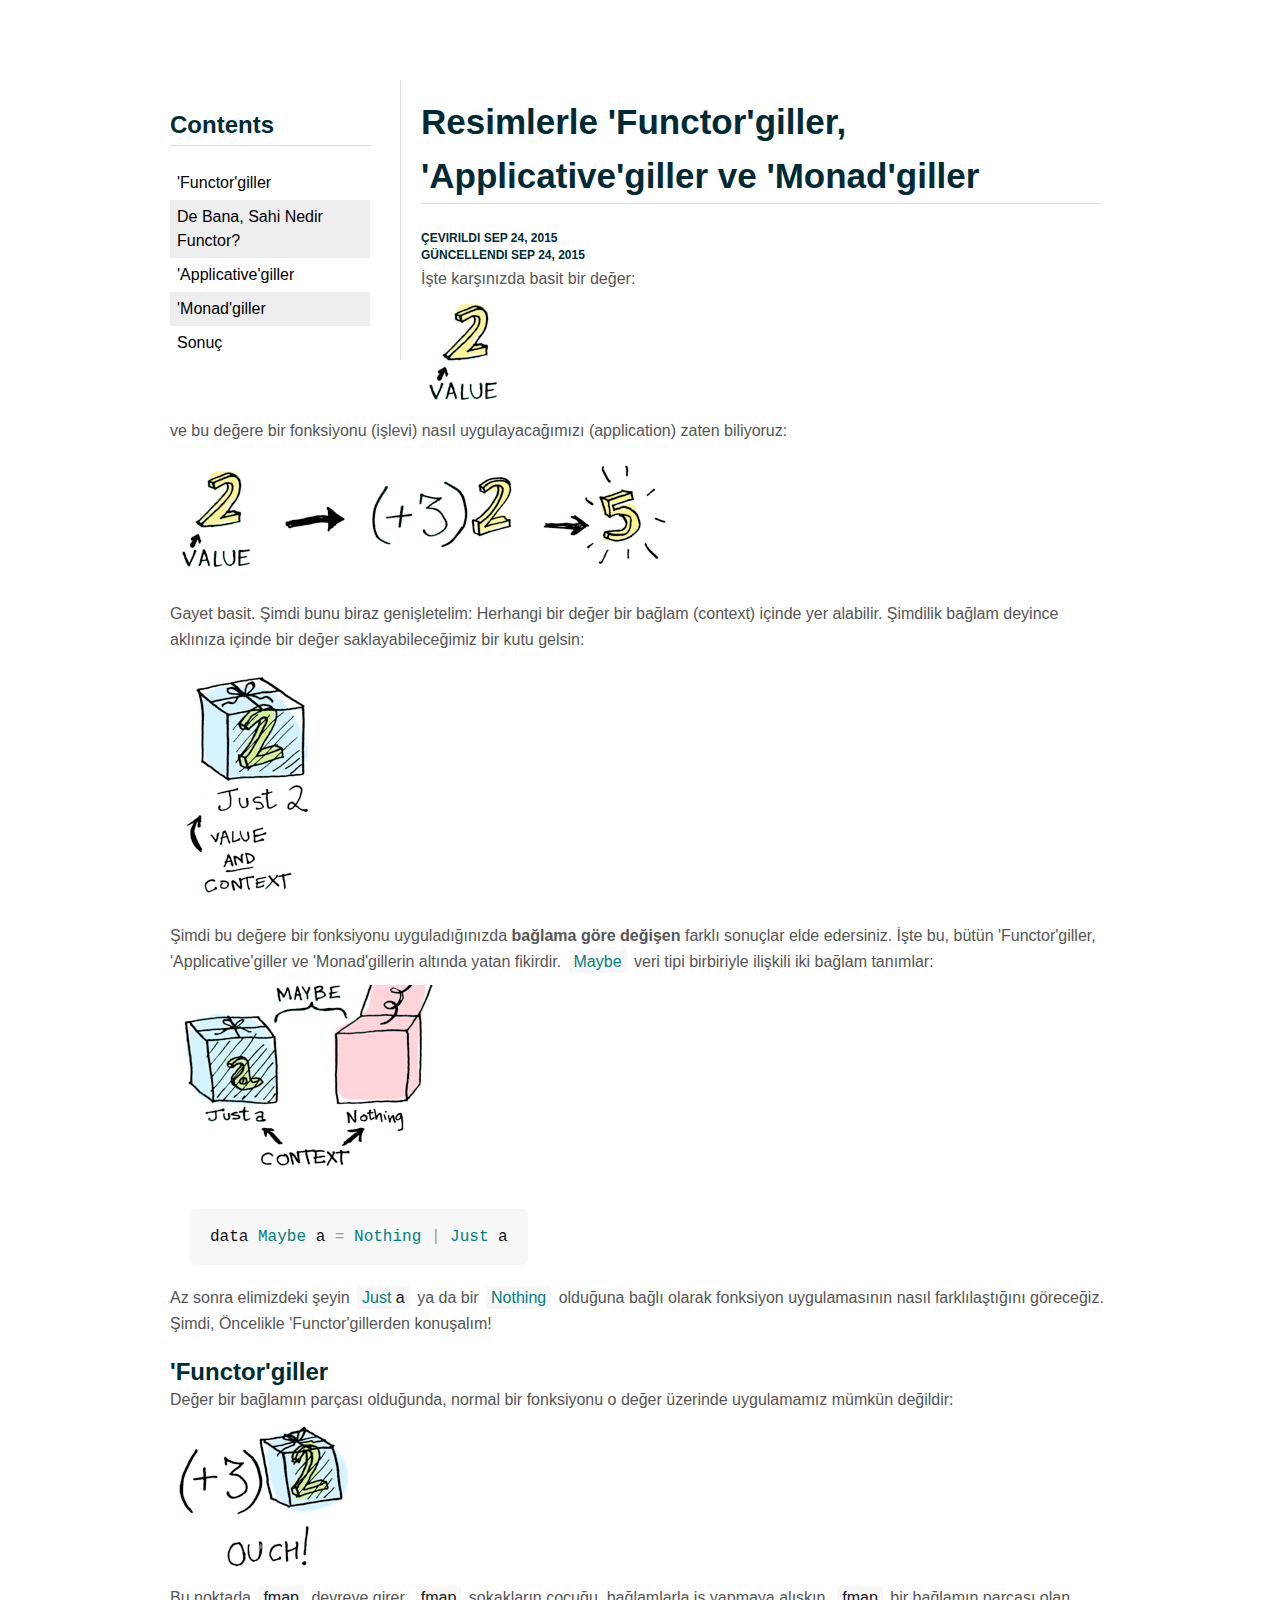
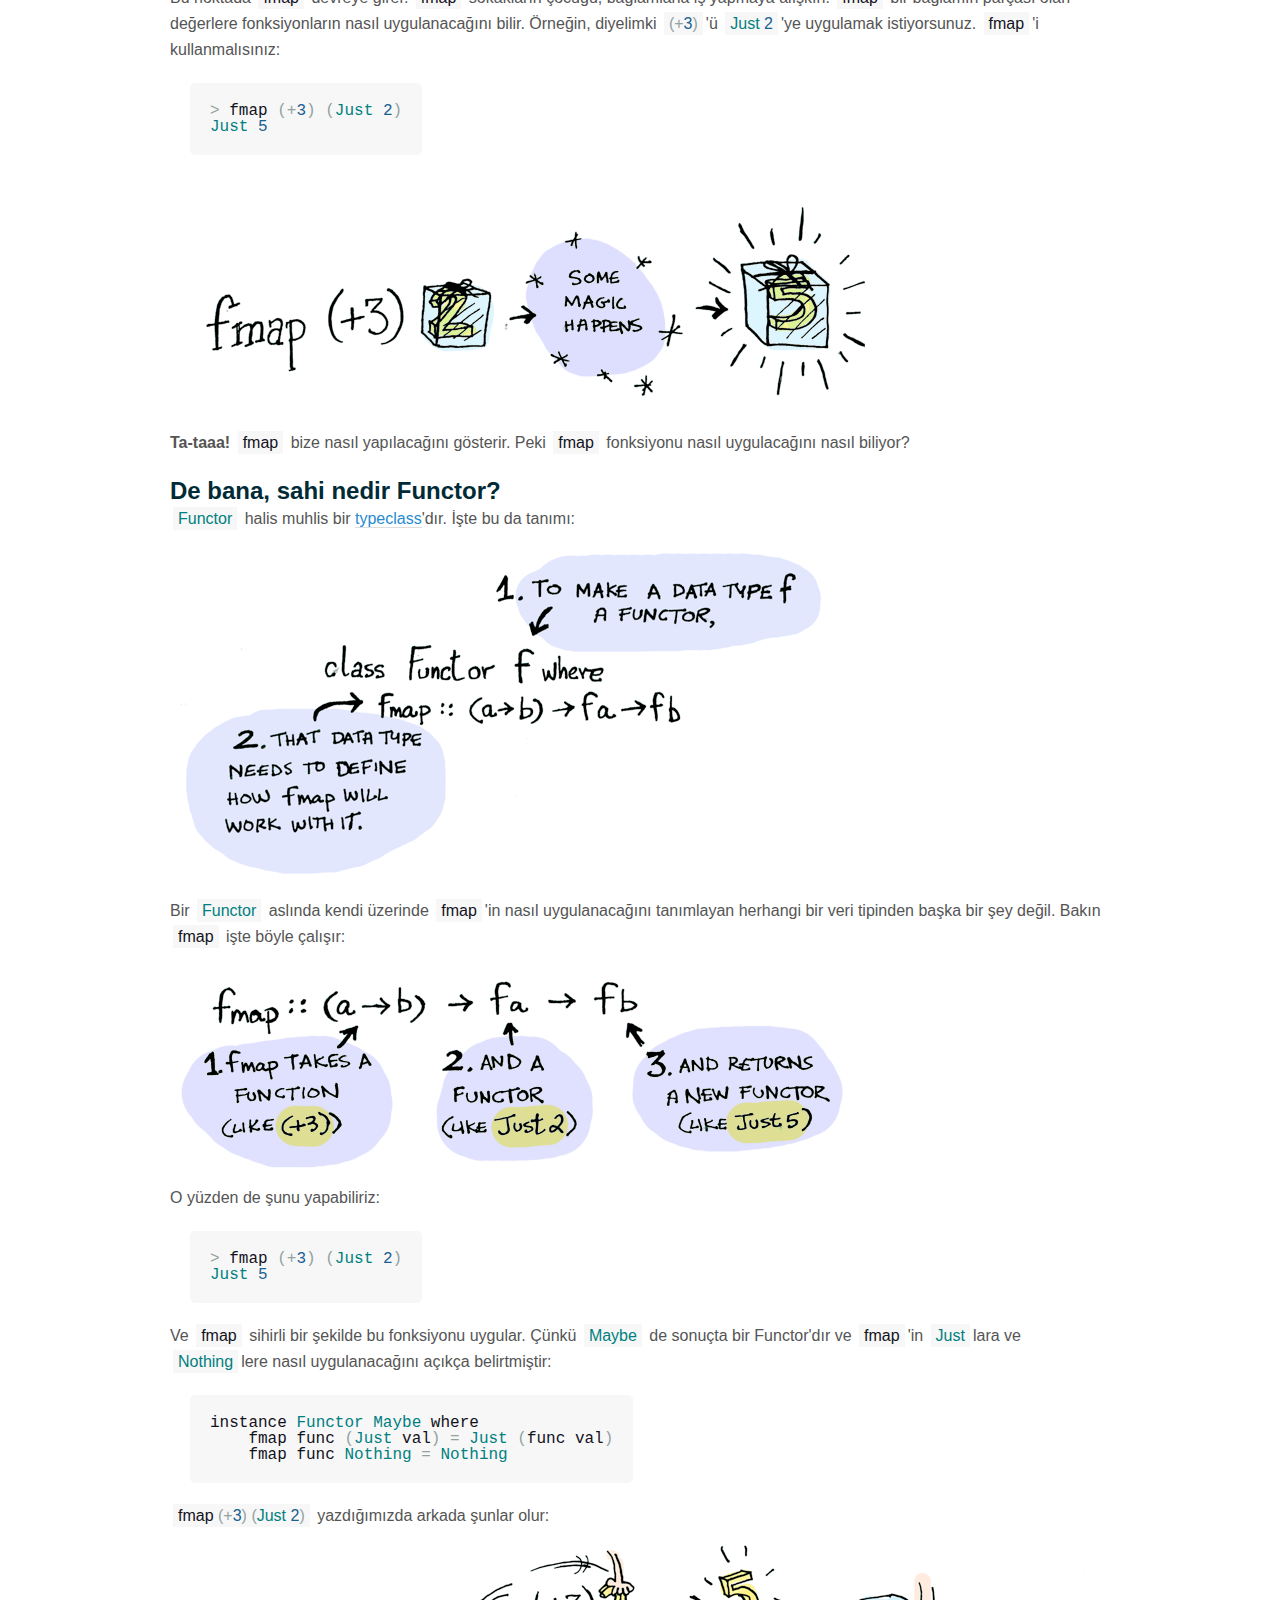
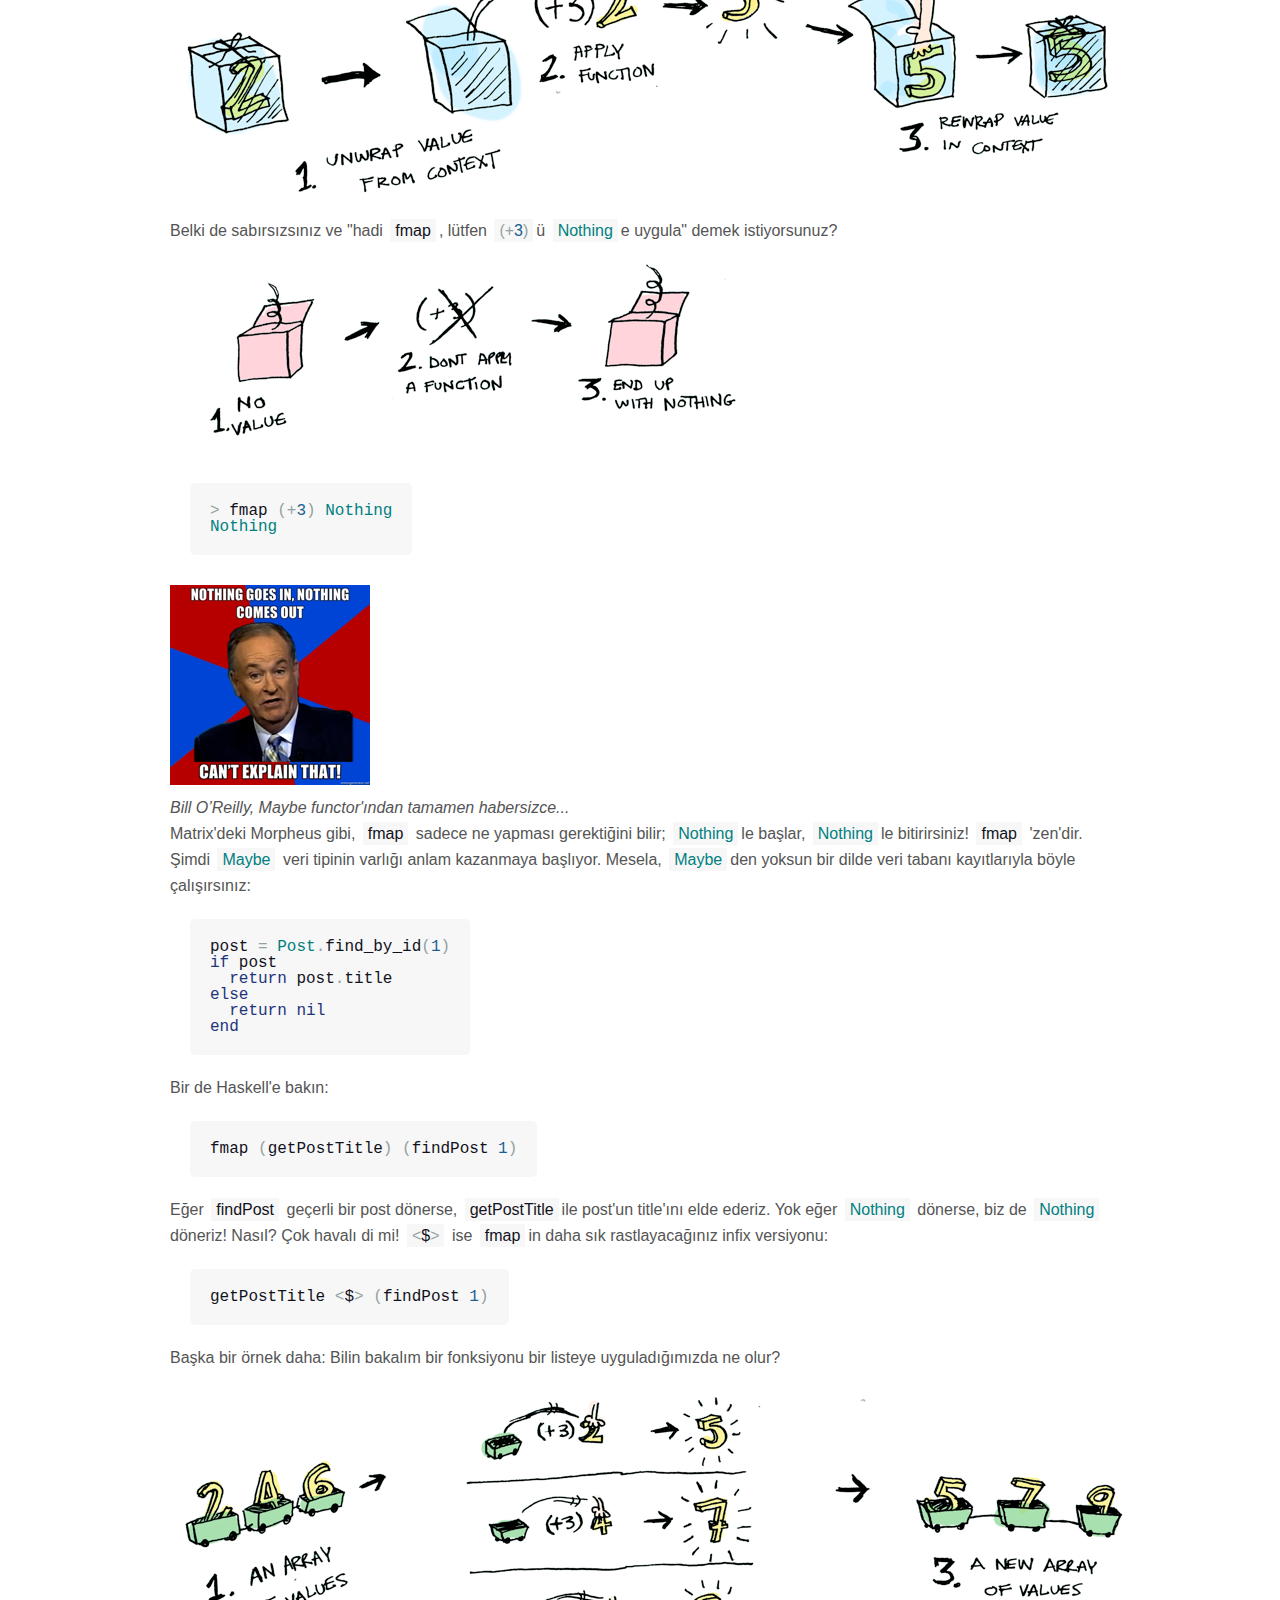
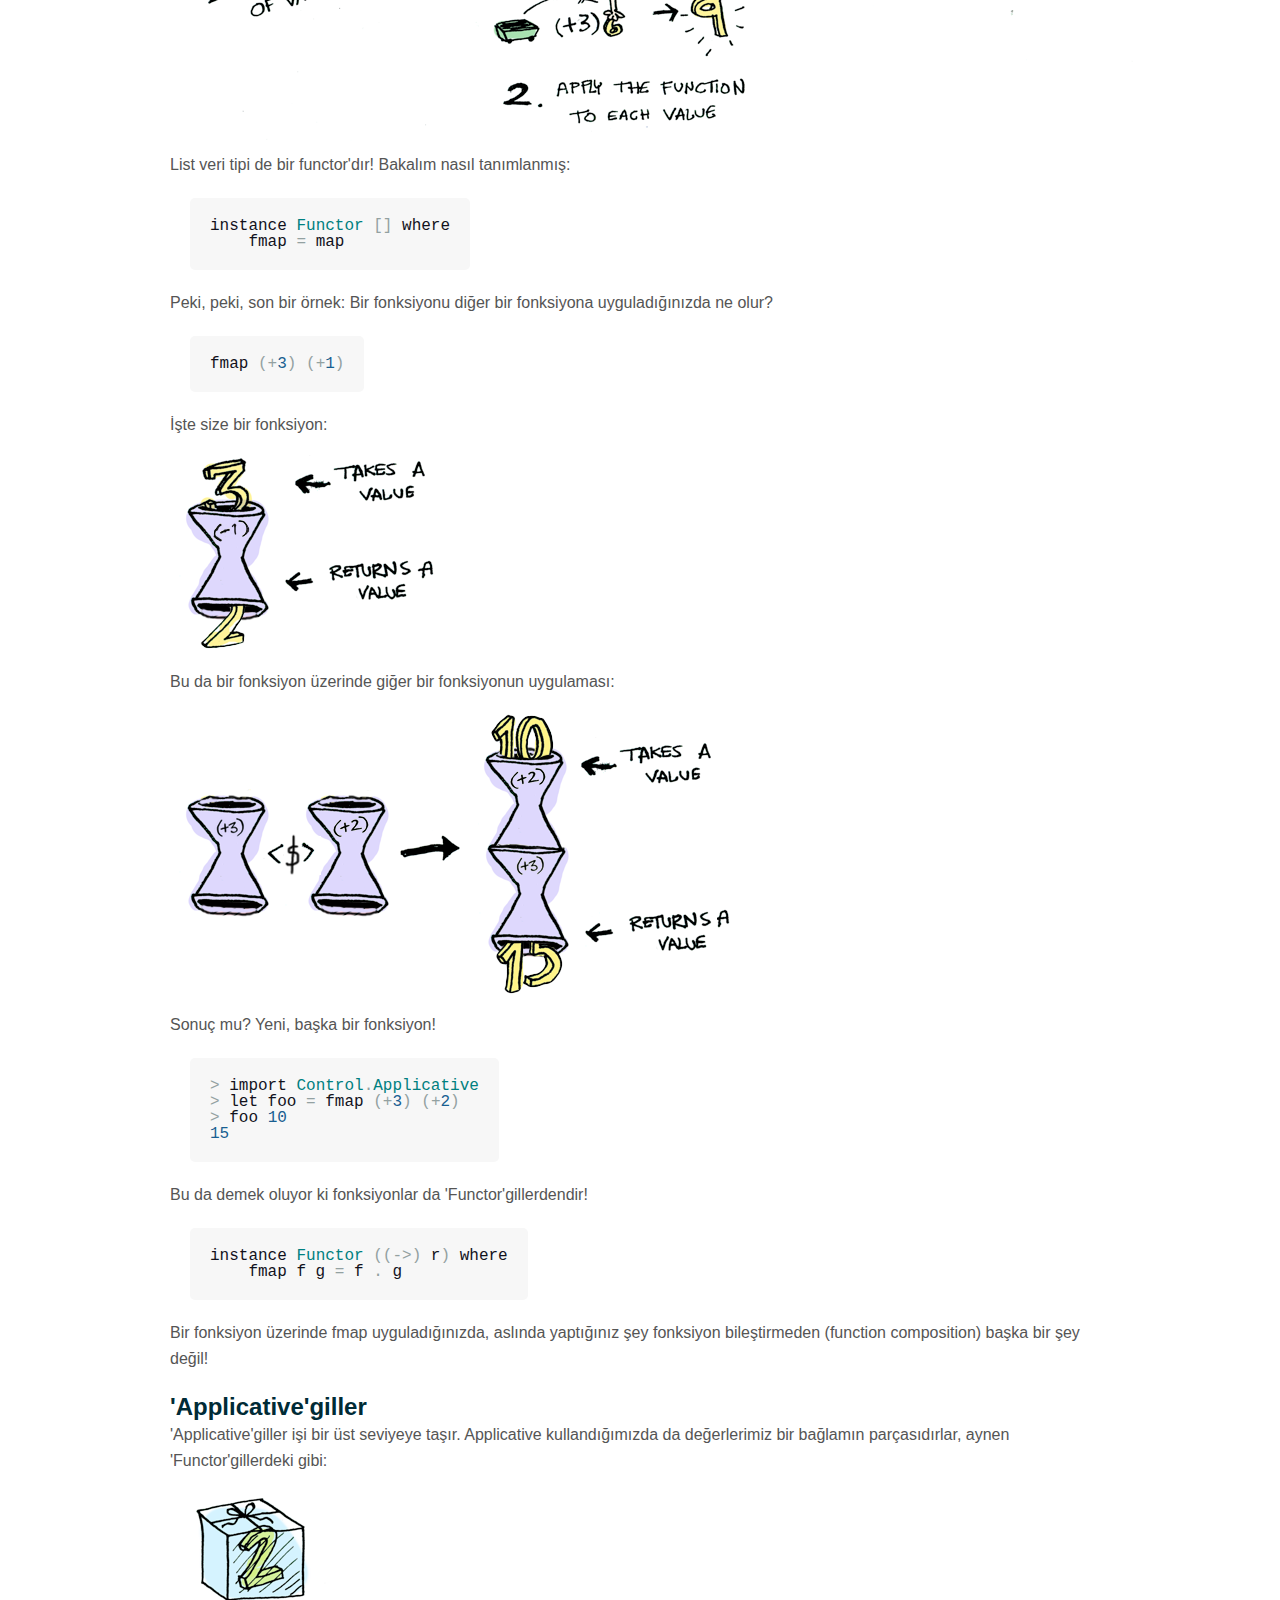
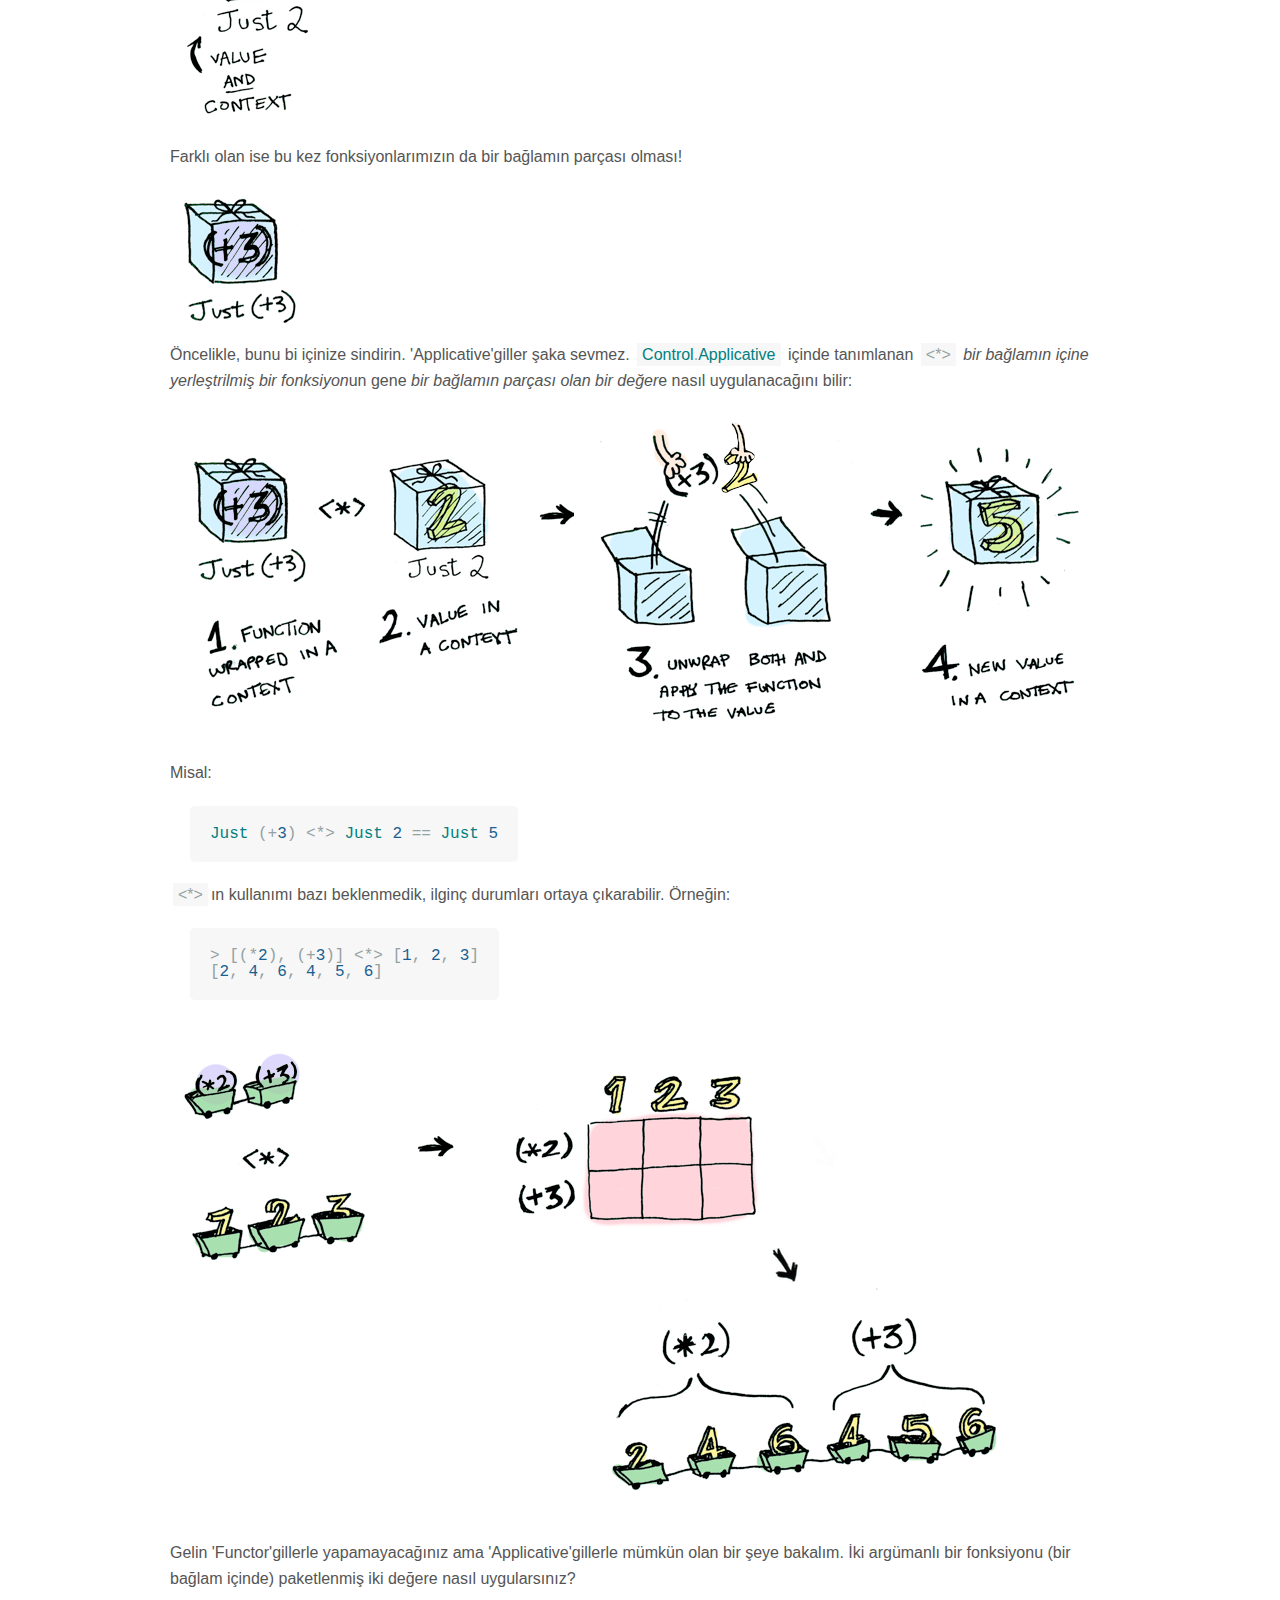
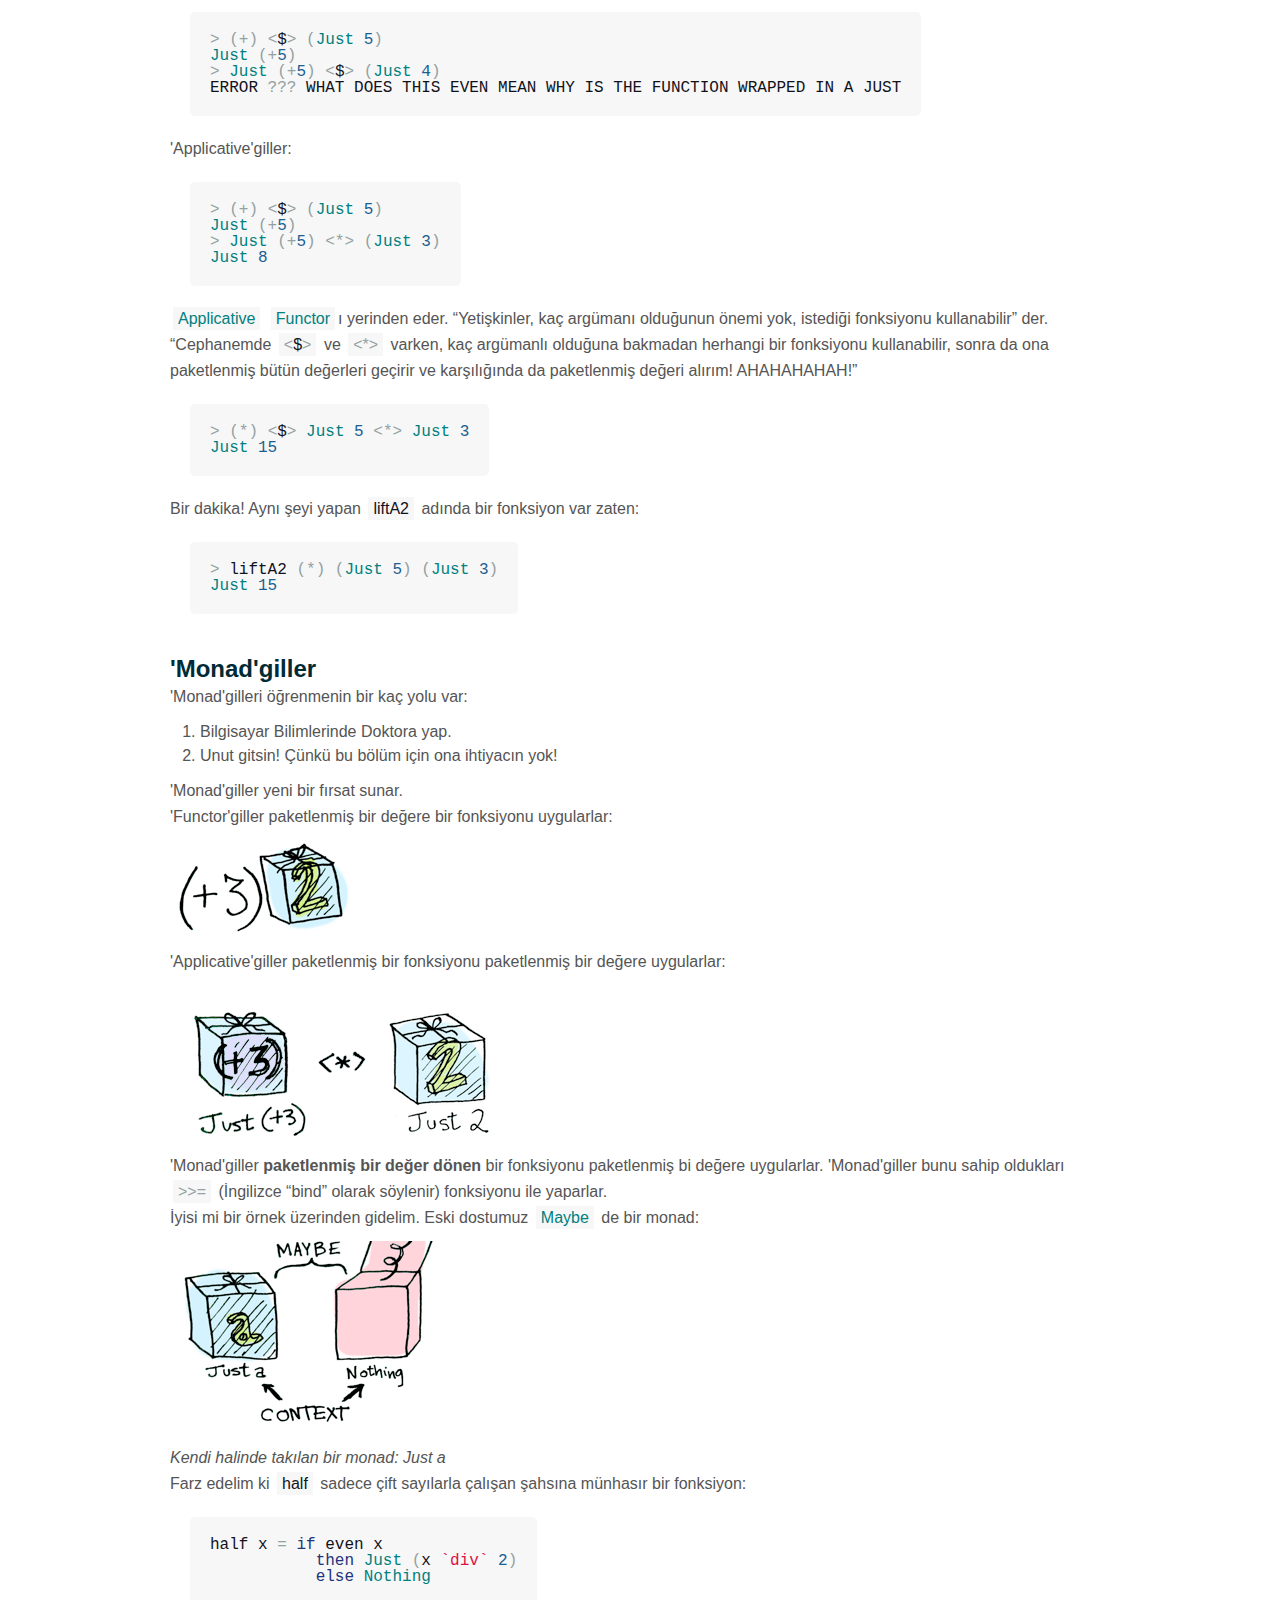
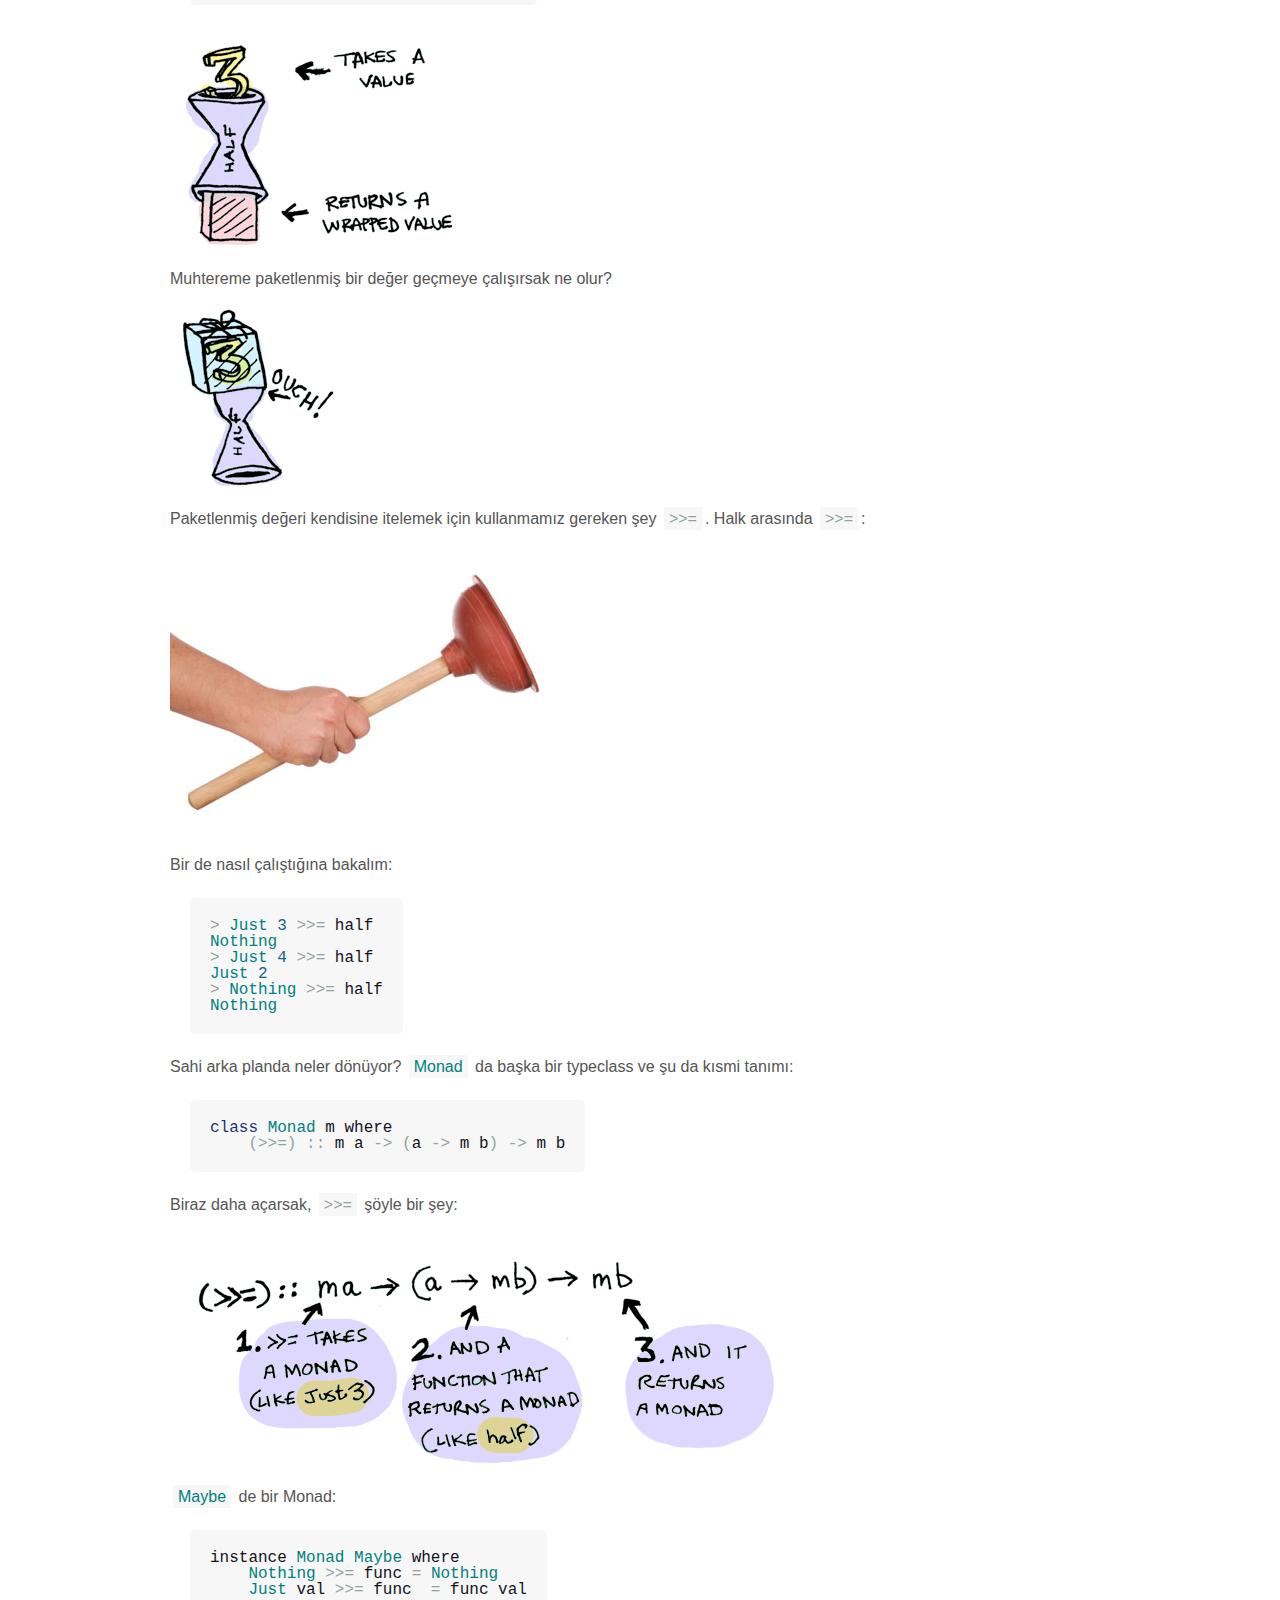
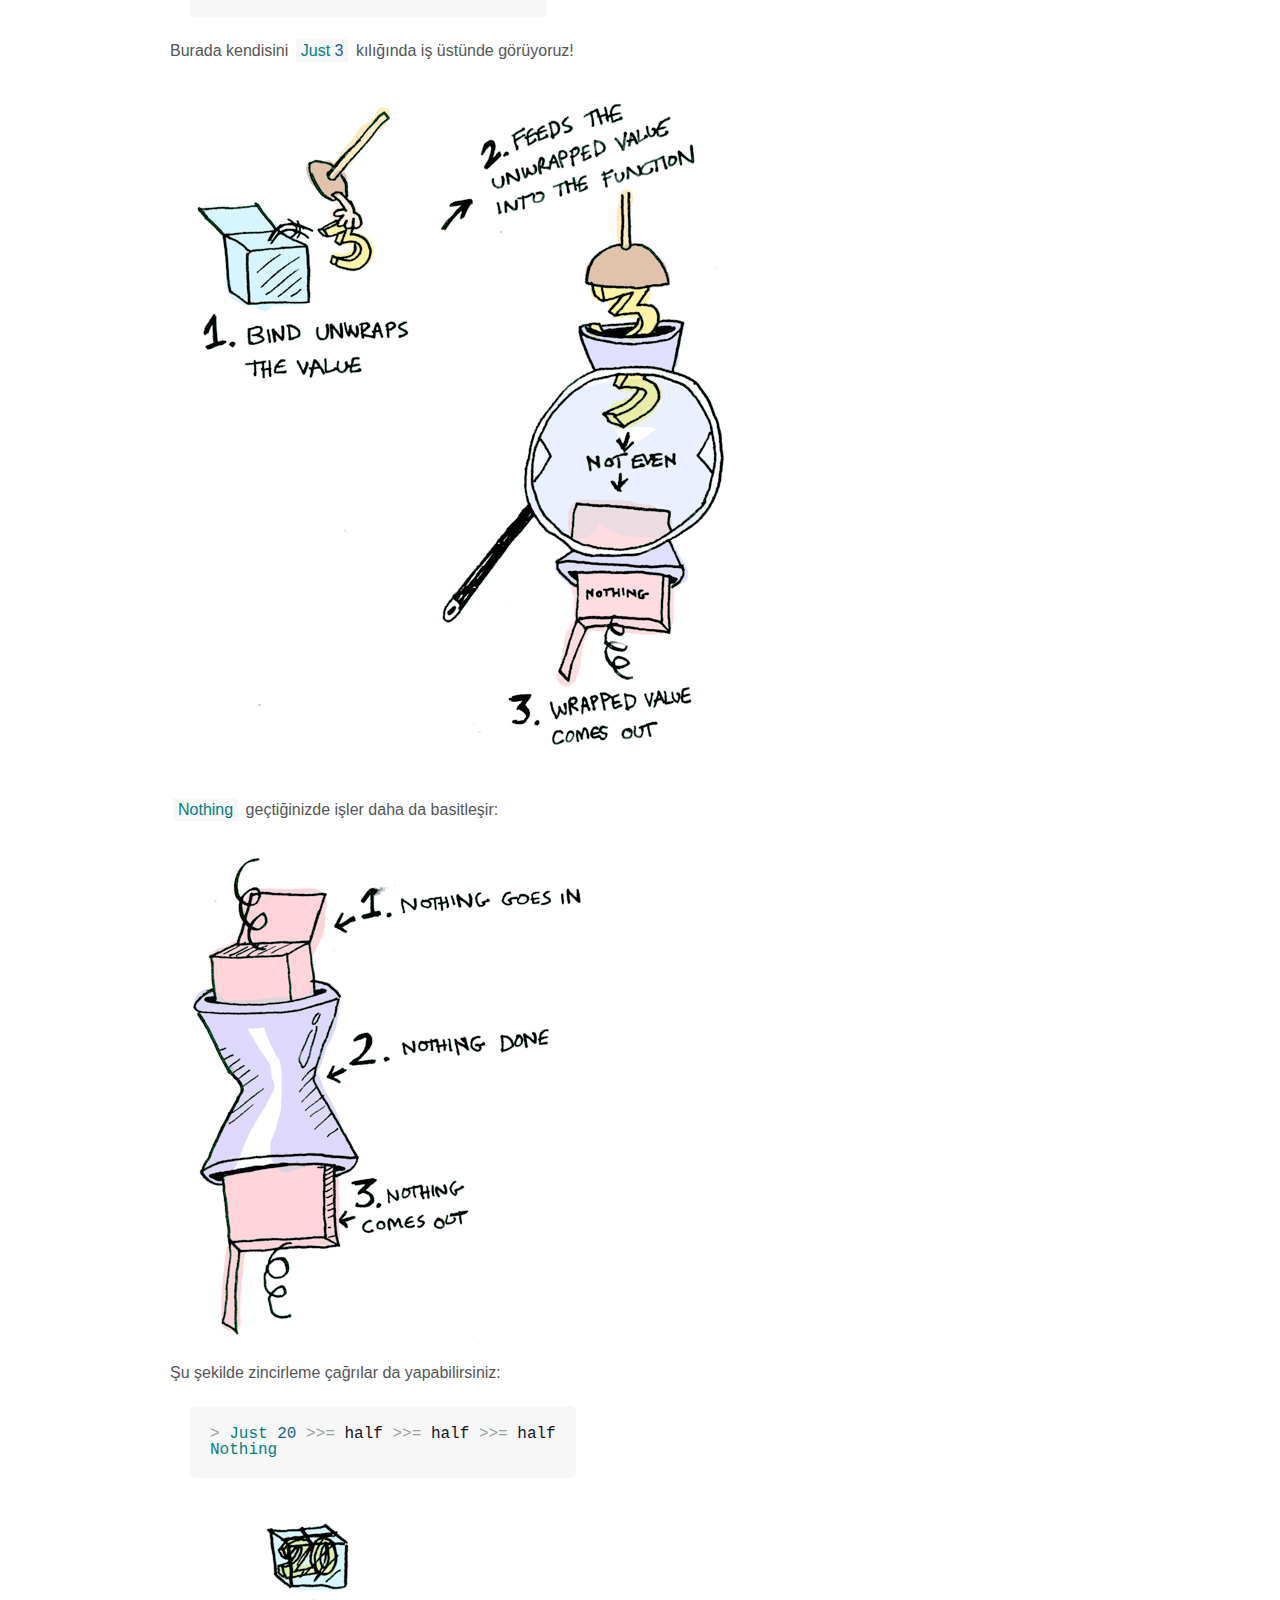
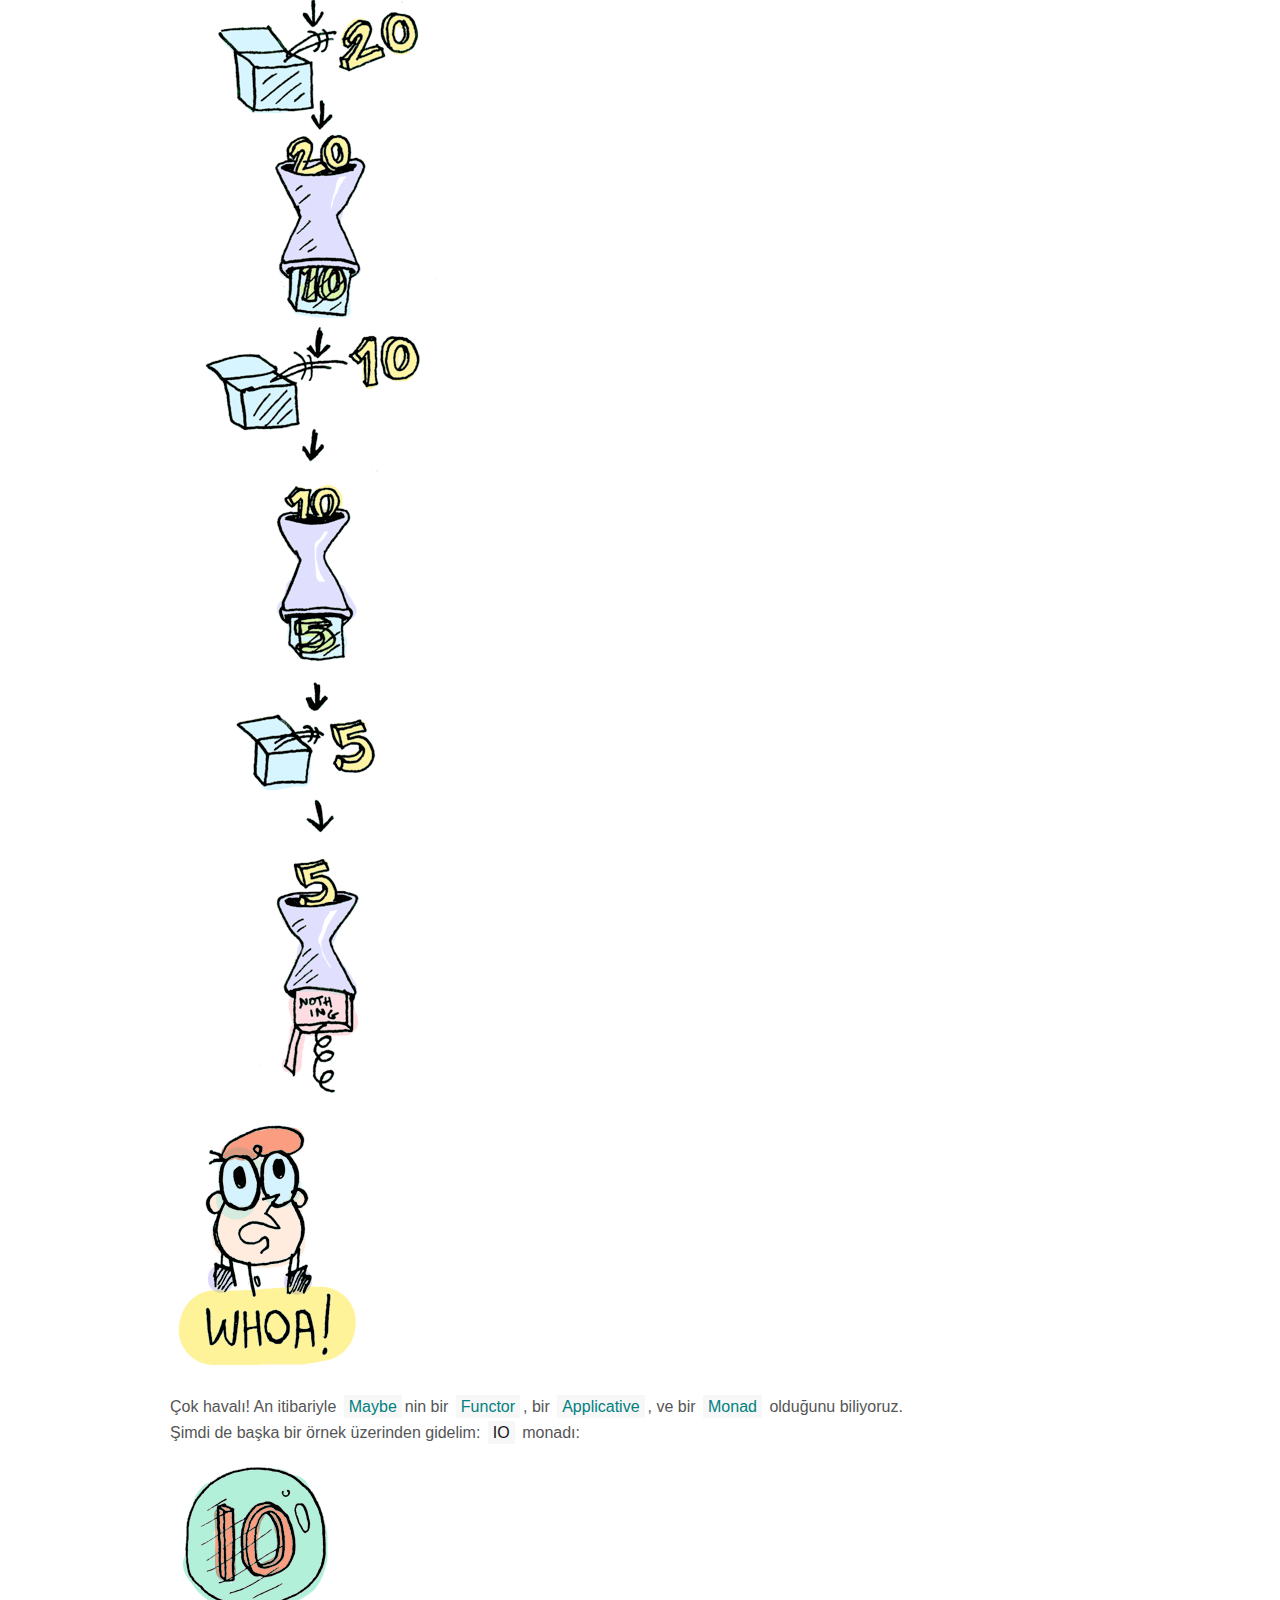
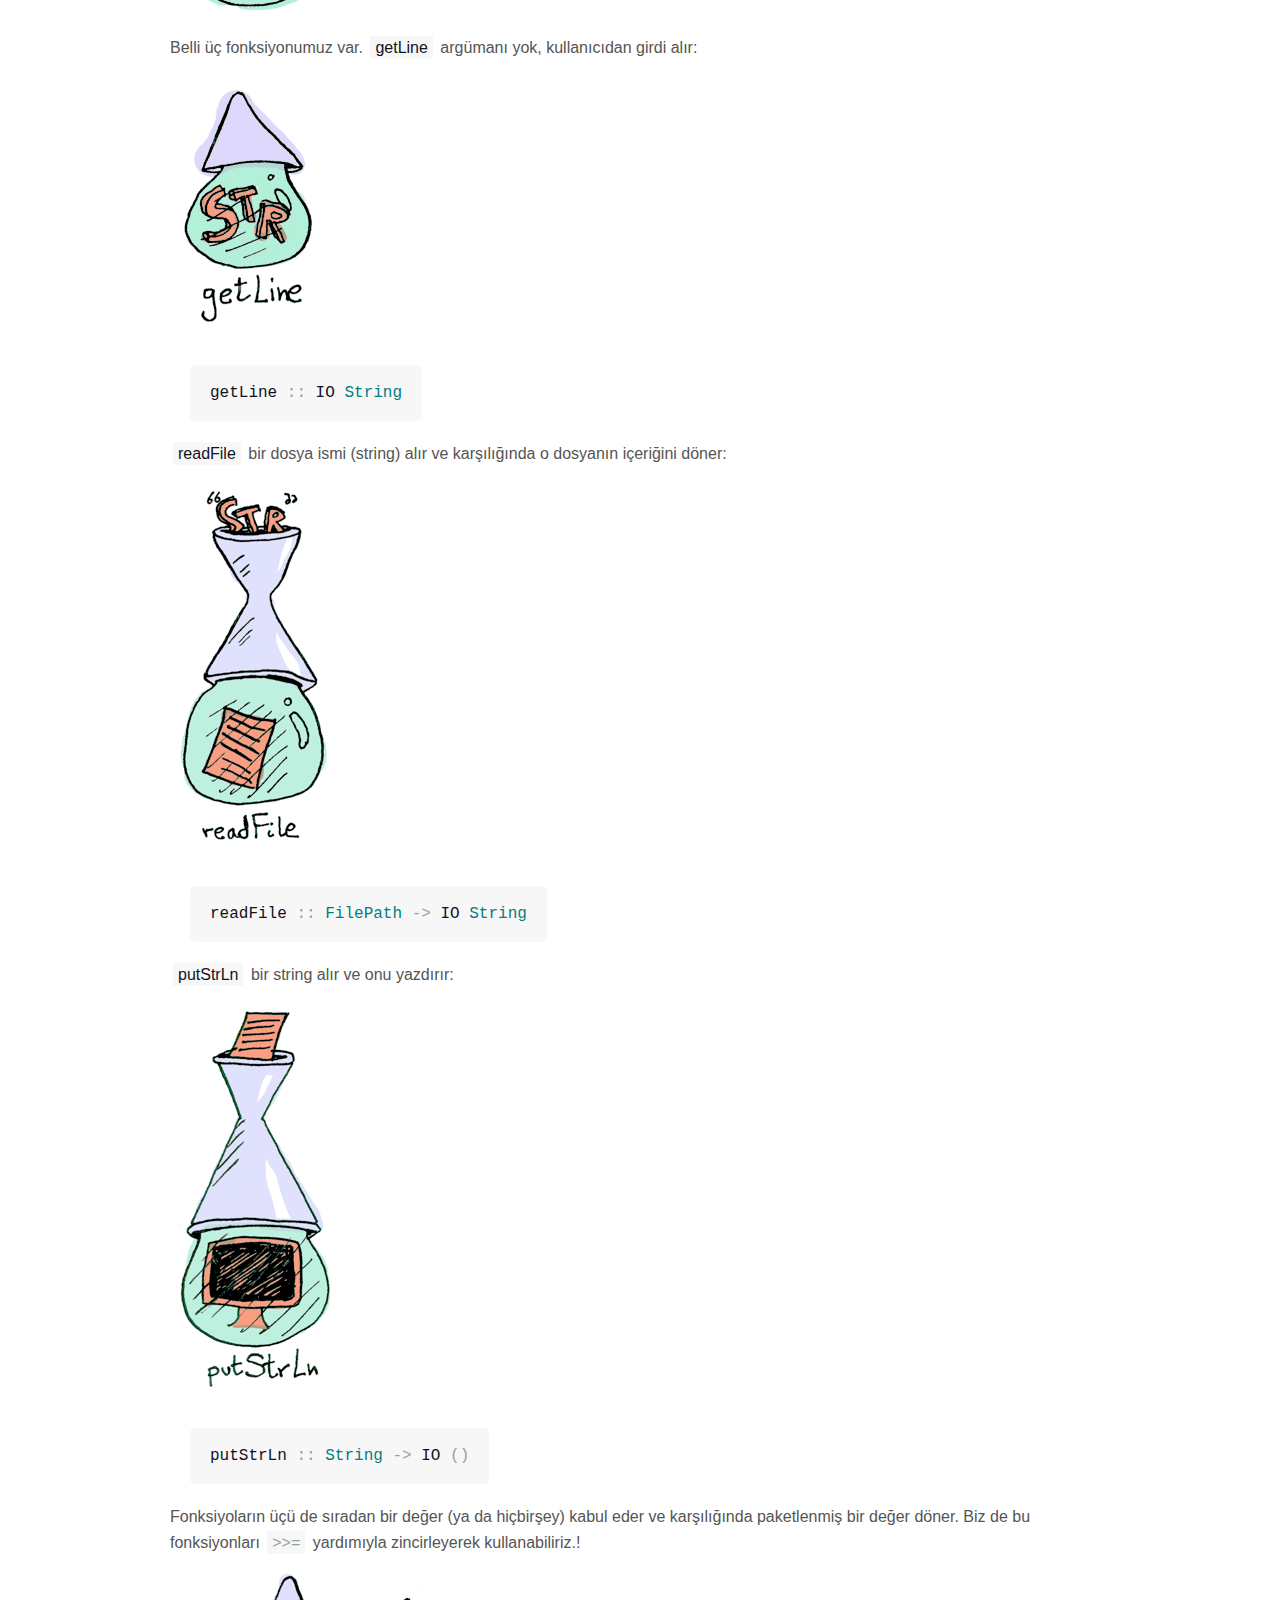
==== commit 5ca583e9: "Fixes a typo" ====
--- a/functors-applicatives-monads-in-pictures.html
+++ b/functors-applicatives-monads-in-pictures.html
@@ -153,7 +153,7 @@
 </pre>
 <p>Bir fonksiyon üzerinde fmap uyguladığınızda, aslında yaptığınız şey fonksiyon bileştirmeden (function composition) başka bir şey değil!</p>
 <h2 id="applicatives">'Applicative'giller</h2>
-<p>'Applicative'giller işi bir üst seviyeye taşır. Applicative kullandığımızda da değerlerimiz bir baplamın parçasıdırlar, aynen 'Functor'gillerdeki gibi:</p>
+<p>'Applicative'giller işi bir üst seviyeye taşır. Applicative kullandığımızda da değerlerimiz bir bağlamın parçasıdırlar, aynen 'Functor'gillerdeki gibi:</p>
 <div class="figure">
   <img src="./functors-applicatives-monads-in-pictures_files/value_and_context.png">
   <p class="caption"></p>
